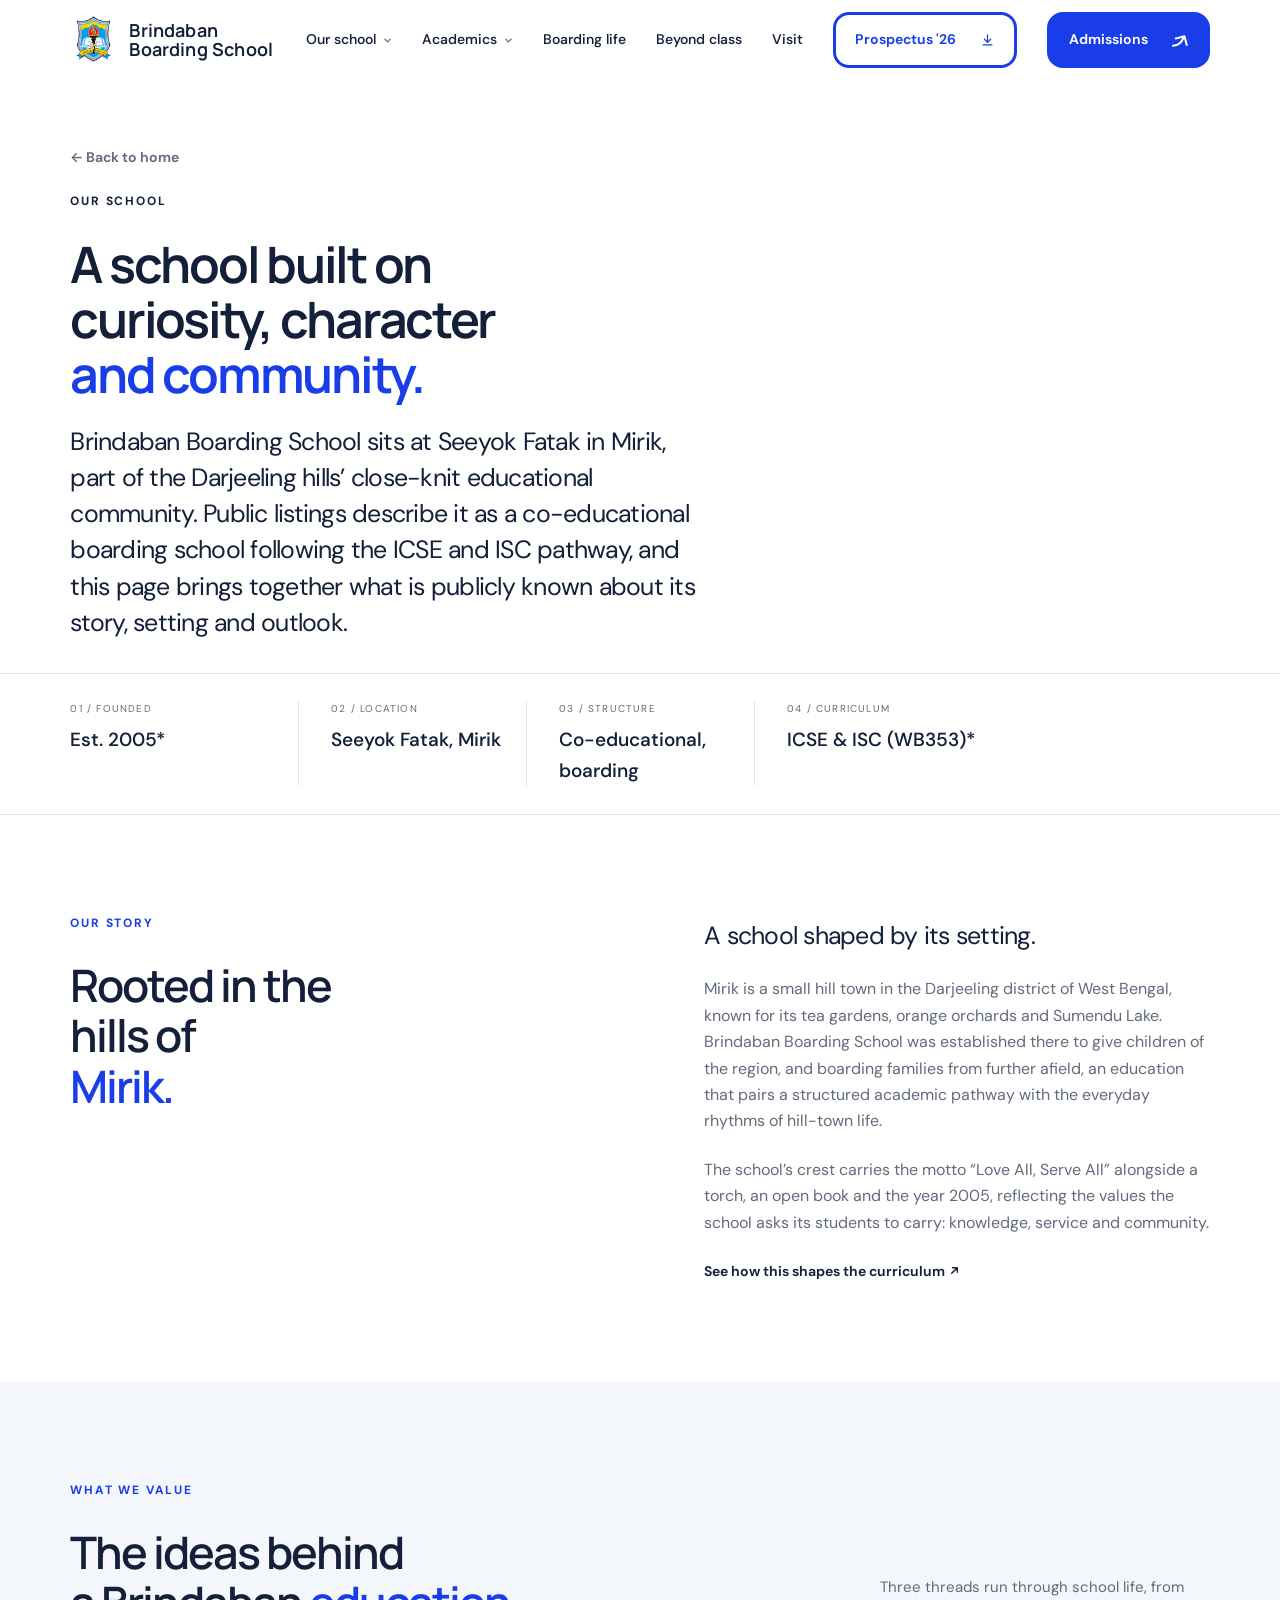
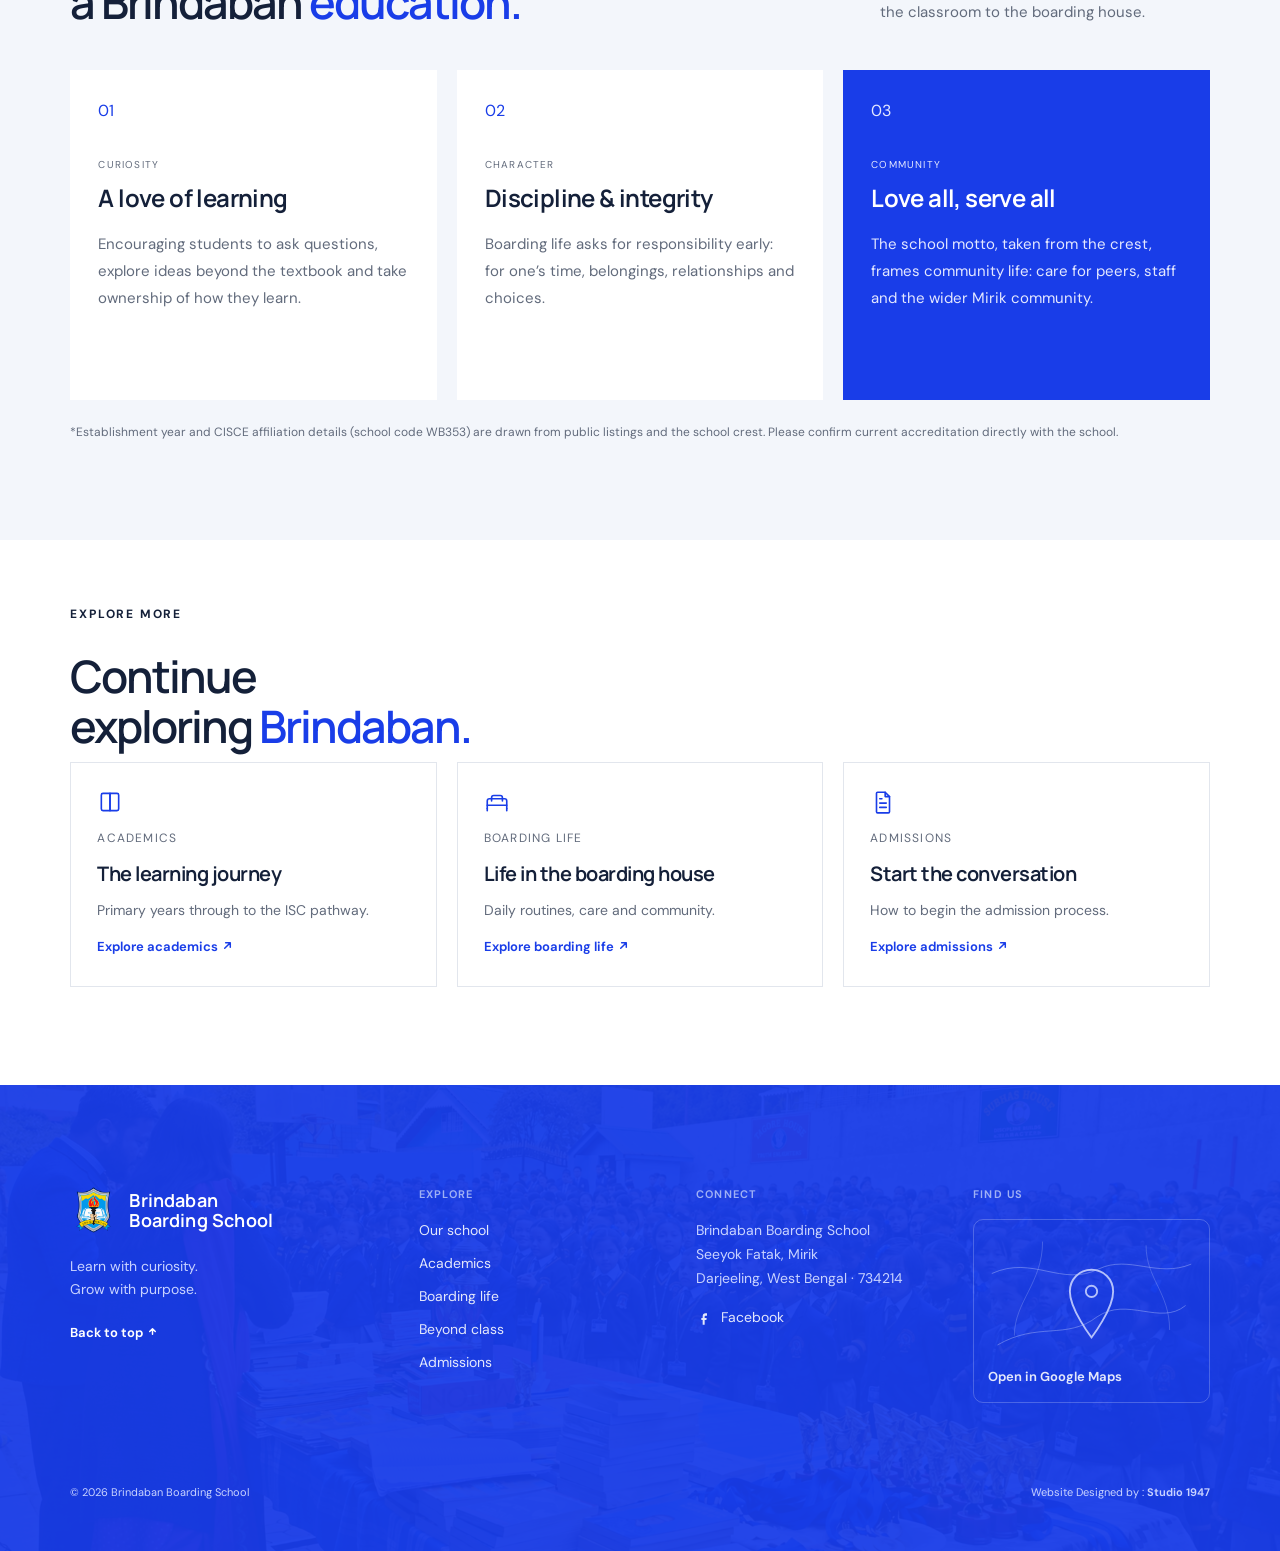
==== about.html @ e088104c "Add a chevron icon after "Our school" and "Academics" in the nav Co-Authored-By: Claude Sonnet 5 <no" ====
<!doctype html><html lang="en"><head><meta charset="utf-8"><meta name="viewport" content="width=device-width, initial-scale=1"><title>About Brindaban Boarding School | Mirik</title><meta name="description" content="The story, setting and values behind Brindaban Boarding School in Seeyok Fatak, Mirik, Darjeeling."><meta property="og:title" content="About Brindaban Boarding School"><meta property="og:description" content="Rooted in the hills of Mirik: the story and values behind the school."><meta property="og:type" content="website"><meta name="twitter:card" content="summary"><link rel="icon" type="image/png" href="/logo.png"><link rel="stylesheet" href="/style.css"></head><body><a class="skip" href="#main">Skip to content</a><header><a class="brand" href="index.html" aria-label="Brindaban Boarding School home"><img class="logo" src="/logo.png" alt="Brindaban Boarding School crest"><span class="brand-name">Brindaban<span>Boarding School</span></span></a><button class="menu" aria-label="Open navigation" aria-expanded="false">Menu ☰</button><nav aria-label="Main navigation"><a href="about.html">Our school <svg class="nav-chevron" width="9" height="9" viewBox="0 0 10 10" fill="none" xmlns="http://www.w3.org/2000/svg" aria-hidden="true"><path d="M2 3.5L5 6.5L8 3.5" stroke="currentColor" stroke-width="1.4" stroke-linecap="round" stroke-linejoin="round"/></svg></a><a href="academics.html">Academics <svg class="nav-chevron" width="9" height="9" viewBox="0 0 10 10" fill="none" xmlns="http://www.w3.org/2000/svg" aria-hidden="true"><path d="M2 3.5L5 6.5L8 3.5" stroke="currentColor" stroke-width="1.4" stroke-linecap="round" stroke-linejoin="round"/></svg></a><a href="boarding.html">Boarding life</a><a href="life.html">Beyond class</a><a href="visit.html">Visit</a><button type="button" class="button outline small" data-open-prospectus>Prospectus '26 <svg width="15" height="15" viewBox="0 0 24 24" fill="none" stroke="currentColor" stroke-width="2" stroke-linecap="round" stroke-linejoin="round" aria-hidden="true"><path d="M12 3v12"/><path d="M7 10l5 5 5-5"/><path d="M5 19h14"/></svg></button><a class="button small" href="admissions.html">Admissions <span><svg class="swoosh-arrow" viewBox="0 0 36 26" fill="none" xmlns="http://www.w3.org/2000/svg" aria-hidden="true"><path d="M22.5084 11.7141L24.4576 12.8395L24.4576 12.8395L22.5084 11.7141ZM30.1455 1.66941C29.8238 0.468672 28.5896 -0.243902 27.3889 0.0778282L7.82173 5.32073C6.62099 5.64246 5.90842 6.87667 6.23015 8.0774C6.55188 9.27814 7.78608 9.99071 8.98682 9.66898L26.3798 5.00862L31.0402 22.4016C31.3619 23.6024 32.5961 24.3149 33.7968 23.9932C34.9976 23.6715 35.7102 22.4373 35.3884 21.2365L30.1455 1.66941ZM2.25098 21.1588C1.00788 21.1588 0.000159502 22.1665 0.000159502 23.4096C0.000159502 24.6527 1.00788 25.6604 2.25098 25.6604V23.4096V21.1588ZM22.5084 11.7141L24.4576 12.8395L29.9207 3.37737L27.9714 2.25195L26.0221 1.12654L20.5591 10.5887L22.5084 11.7141ZM22.5084 11.7141L20.5591 10.5887C16.7827 17.1295 9.80371 21.1588 2.25098 21.1588V23.4096V25.6604C11.412 25.6604 19.8771 20.7731 24.4576 12.8395L22.5084 11.7141Z" fill="currentColor"/></svg></span></a></nav></header><main id="main">
<section class="section page-intro"><a class="text-link" href="index.html"><span class="back-arrow">←</span> Back to home</a><p class="eyebrow">OUR SCHOOL</p><h1>A school built on<br>curiosity, character<br><em>and community.</em></h1><p class="lead">Brindaban Boarding School sits at Seeyok Fatak in Mirik, part of the Darjeeling hills’ close-knit educational community. Public listings describe it as a co-educational boarding school following the ICSE and ISC pathway, and this page brings together what is publicly known about its story, setting and outlook.</p></section>
<div class="facts"><div><span>01 / FOUNDED</span><strong>Est. 2005*</strong></div><div><span>02 / LOCATION</span><strong>Seeyok Fatak, Mirik</strong></div><div><span>03 / STRUCTURE</span><strong>Co-educational, boarding</strong></div><div><span>04 / CURRICULUM</span><strong>ICSE & ISC (WB353)*</strong></div></div>
<section class="section about"><div><p class="eyebrow">OUR STORY</p><h2>Rooted in the<br>hills of<br><em>Mirik.</em></h2></div><div class="about-copy"><p class="lead">A school shaped by its setting.</p><p>Mirik is a small hill town in the Darjeeling district of West Bengal, known for its tea gardens, orange orchards and Sumendu Lake. Brindaban Boarding School was established there to give children of the region, and boarding families from further afield, an education that pairs a structured academic pathway with the everyday rhythms of hill-town life.</p><p>The school’s crest carries the motto “Love All, Serve All” alongside a torch, an open book and the year 2005, reflecting the values the school asks its students to carry: knowledge, service and community.</p><a href="academics.html" class="text-link">See how this shapes the curriculum <svg class="icon-arrow" width="13" height="13" viewBox="0 0 14 14" fill="none" xmlns="http://www.w3.org/2000/svg" aria-hidden="true"><path d="M4 10L10 4M10 4H5M10 4V9" stroke="currentColor" stroke-width="1.6" stroke-linecap="round" stroke-linejoin="round"/></svg></a></div></section>
<section class="section academics"><div class="section-heading"><div><p class="eyebrow">WHAT WE VALUE</p><h2>The ideas behind<br>a Brindaban <em>education.</em></h2></div><p>Three threads run through school life, from the classroom to the boarding house.</p></div><div class="academic-grid"><article><span class="card-number">01</span><span class="stage">CURIOSITY</span><h3>A love of learning</h3><p>Encouraging students to ask questions, explore ideas beyond the textbook and take ownership of how they learn.</p></article><article><span class="card-number">02</span><span class="stage">CHARACTER</span><h3>Discipline & integrity</h3><p>Boarding life asks for responsibility early: for one’s time, belongings, relationships and choices.</p></article><article class="blue-card"><span class="card-number">03</span><span class="stage">COMMUNITY</span><h3>Love all, serve all</h3><p>The school motto, taken from the crest, frames community life: care for peers, staff and the wider Mirik community.</p></article></div><p class="footnote">*Establishment year and CISCE affiliation details (school code WB353) are drawn from public listings and the school crest. Please confirm current accreditation directly with the school.</p></section>
<section class="section page-intro"><p class="eyebrow">EXPLORE MORE</p><h2>Continue<br>exploring <em>Brindaban.</em></h2></section>
<section class="section" style="padding-top:0"><div class="quick-links"><a href="academics.html"><svg class="qlink-icon" viewBox="0 0 24 24" fill="none" xmlns="http://www.w3.org/2000/svg" stroke="currentColor" stroke-width="1.5" stroke-linecap="round" stroke-linejoin="round" aria-hidden="true"><path d="M4 5.5C4 4.7 4.7 4 5.5 4H12v16H5.5C4.7 20 4 19.3 4 18.5v-13Z"/><path d="M20 5.5c0-.8-.7-1.5-1.5-1.5H12v16h6.5c.8 0 1.5-.7 1.5-1.5v-13Z"/></svg><span>ACADEMICS</span><h3>The learning journey</h3><p>Primary years through to the ISC pathway.</p><em>Explore academics <svg class="icon-arrow" width="13" height="13" viewBox="0 0 14 14" fill="none" xmlns="http://www.w3.org/2000/svg" aria-hidden="true"><path d="M4 10L10 4M10 4H5M10 4V9" stroke="currentColor" stroke-width="1.6" stroke-linecap="round" stroke-linejoin="round"/></svg></em></a><a href="boarding.html"><svg class="qlink-icon" viewBox="0 0 24 24" fill="none" xmlns="http://www.w3.org/2000/svg" stroke="currentColor" stroke-width="1.5" stroke-linecap="round" stroke-linejoin="round" aria-hidden="true"><path d="M3 18v-7a2 2 0 0 1 2-2h14a2 2 0 0 1 2 2v7"/><path d="M3 15h18"/><path d="M7 11V8a2 2 0 0 1 2-2h6a2 2 0 0 1 2 2v3"/><path d="M3 18v2M21 18v2"/></svg><span>BOARDING LIFE</span><h3>Life in the boarding house</h3><p>Daily routines, care and community.</p><em>Explore boarding life <svg class="icon-arrow" width="13" height="13" viewBox="0 0 14 14" fill="none" xmlns="http://www.w3.org/2000/svg" aria-hidden="true"><path d="M4 10L10 4M10 4H5M10 4V9" stroke="currentColor" stroke-width="1.6" stroke-linecap="round" stroke-linejoin="round"/></svg></em></a><a href="admissions.html"><svg class="qlink-icon" viewBox="0 0 24 24" fill="none" xmlns="http://www.w3.org/2000/svg" stroke="currentColor" stroke-width="1.5" stroke-linecap="round" stroke-linejoin="round" aria-hidden="true"><path d="M7 3h7l4 4v14a1 1 0 0 1-1 1H7a1 1 0 0 1-1-1V4a1 1 0 0 1 1-1Z"/><path d="M14 3v4h4"/><path d="M9 13h6M9 17h6M9 9h2"/></svg><span>ADMISSIONS</span><h3>Start the conversation</h3><p>How to begin the admission process.</p><em>Explore admissions <svg class="icon-arrow" width="13" height="13" viewBox="0 0 14 14" fill="none" xmlns="http://www.w3.org/2000/svg" aria-hidden="true"><path d="M4 10L10 4M10 4H5M10 4V9" stroke="currentColor" stroke-width="1.6" stroke-linecap="round" stroke-linejoin="round"/></svg></em></a></div></section>
</main><footer><div class="footer-top"><div class="footer-brand"><a class="brand" href="index.html"><img class="logo" src="/logo.png" alt="Brindaban Boarding School crest"><span class="brand-name">Brindaban<span>Boarding School</span></span></a><p>Learn with curiosity.<br>Grow with purpose.</p><a href="#main" class="text-link">Back to top <svg class="icon-arrow" width="13" height="13" viewBox="0 0 14 14" fill="none" xmlns="http://www.w3.org/2000/svg" aria-hidden="true"><path d="M7 10V4M7 4L4 7M7 4L10 7" stroke="currentColor" stroke-width="1.6" stroke-linecap="round" stroke-linejoin="round"/></svg></a></div><div class="footer-col"><h4>EXPLORE</h4><a href="about.html">Our school</a><a href="academics.html">Academics</a><a href="boarding.html">Boarding life</a><a href="life.html">Beyond class</a><a href="admissions.html">Admissions</a></div><div class="footer-col footer-social"><h4>CONNECT</h4><address>Brindaban Boarding School<br>Seeyok Fatak, Mirik<br>Darjeeling, West Bengal &middot; 734214</address><a href="https://www.facebook.com/p/Brindavan-boarding-school-61574700620509/" target="_blank" rel="noopener"><svg width="16" height="16" viewBox="0 0 24 24" fill="none" xmlns="http://www.w3.org/2000/svg" aria-hidden="true"><path d="M16 8.5h-2c-.5 0-1 .5-1 1.2V12h3l-.4 3h-2.6v7h-3v-7H8v-3h2V9.3C10 7 11.6 5 14 5h2.5v3.5Z" fill="currentColor"/></svg> Facebook</a></div><div class="footer-col"><h4>FIND US</h4><a class="footer-map" href="https://www.google.com/maps/search/?api=1&amp;query=Brindavan+Boarding+School+Seeyok+Fatak+Mirik" target="_blank" rel="noopener"><svg viewBox="0 0 220 130" fill="none" xmlns="http://www.w3.org/2000/svg" aria-hidden="true">
<path d="M4 42C48 22 78 57 118 37C150 22 180 47 216 32" stroke="currentColor" stroke-width="1" stroke-opacity=".45"/>
<path d="M10 118C53 93 83 113 116 88C148 66 183 98 210 76" stroke="currentColor" stroke-width="1" stroke-opacity=".45"/>
<path d="M58 8C58 52 28 72 28 108" stroke="currentColor" stroke-width="1" stroke-opacity=".3"/>
<path d="M168 12C168 48 193 62 193 102" stroke="currentColor" stroke-width="1" stroke-opacity=".3"/>
<path d="M110 38C123 38 133 48 133 61C133 80 110 110 110 110C110 110 87 80 87 61C87 48 97 38 110 38Z" stroke="currentColor" stroke-width="2"/>
<circle cx="110" cy="61" r="6" stroke="currentColor" stroke-width="2"/>
</svg><span>Open in Google Maps</span></a></div></div><div class="footer-bottom"><span>© <span id="year">2026</span> Brindaban Boarding School</span><span>Website Designed by : <a class="credit-link" href="https://www.1947.io" target="_blank" rel="noopener">Studio 1947</a></span></div></footer><script src="/script.js"></script><div class="modal-overlay" id="prospectus-modal" hidden><div class="modal-box" role="dialog" aria-modal="true" aria-labelledby="prospectus-title"><button type="button" class="modal-close" data-close-prospectus aria-label="Close">&times;</button><h3 id="prospectus-title">Get the Prospectus</h3><p>Share your details and we will send you the prospectus on WhatsApp.</p><form id="prospectus-form"><label>Full name<input type="text" name="name" required></label><label>WhatsApp number<input type="tel" name="whatsapp" required placeholder="+91 XXXXX XXXXX"></label><button type="submit" class="button">Send request</button></form></div></div></body></html>
---- style.css ----
@import url('https://fonts.googleapis.com/css2?family=DM+Sans:wght@400;450;500;550;600;650;700&family=Inter:wght@600&family=Manrope:wght@400;500;600;650;700;750;800&display=swap');
:root{--blue:#193de8;--ink:#142039;--orange:#f5c518;--muted:#626b7c;--line:#e2e6ed;--pale:#f3f6fb}*{box-sizing:border-box}html{scroll-behavior:smooth;scroll-padding-top:80px}body{margin:0;background:#fff;color:var(--ink);font-family:'DM Sans',Arial,sans-serif;font-size:16px;line-height:1.65}a{color:inherit;text-decoration:none}button{font:inherit}a,button,summary{-webkit-tap-highlight-color:transparent}a:focus-visible,button:focus-visible,summary:focus-visible{outline:3px solid var(--orange);outline-offset:5px}p{margin:0 0 22px}h1,h2,h3{font-family:Manrope,Arial,sans-serif;letter-spacing:-.045em;line-height:1.13;margin:0}em{font-style:normal;color:var(--blue)}h1{font-size:clamp(37px,3.92vw,61px);font-weight:650;line-height:1.09}h2{font-size:clamp(35px,3.5vw,53px);font-weight:600}h3{font-size:24px;font-weight:650;letter-spacing:-.025em}header,.hero,.facts,.section,.visit{padding-left:max(5.5vw,24px);padding-right:max(5.5vw,24px)}header{height:80px;display:flex;align-items:center;justify-content:space-between;background:#fff;position:sticky;top:0;z-index:10}.brand{display:flex;gap:12px;align-items:center;font-family:Manrope,sans-serif}.brand-name{display:flex;flex-direction:column;font-size:18px;font-weight:650;letter-spacing:.01em;line-height:1.08}.icon-arrow{display:inline-block;vertical-align:-1px}.logo{width:47px;height:52px;object-fit:contain}nav{display:flex;align-items:center;gap:30px;font-size:14px;font-weight:550}
.nav-chevron{margin-left:3px;vertical-align:-1px;color:var(--muted)}nav>a:not(.button):hover{color:var(--blue)}.button{display:inline-flex;justify-content:space-between;align-items:center;gap:16px;background:var(--blue);color:white;padding:17px 25px;font-size:14px;font-weight:650;border:3px solid var(--blue);border-radius:16px;transition:transform .2s,background .2s,border-color .2s}.button:hover{background:#102da9;border-color:#102da9;transform:translateY(-2px)}.button.outline{background:transparent;color:var(--blue);border-color:var(--blue)}.button.outline:hover{background:var(--blue);color:#fff}.button span{font-size:21px;line-height:1}.button.small{padding:13px 19px;gap:24px}.menu{display:none}.hero{display:grid;grid-template-columns:0.95fr 1.2fr;gap:4vw;padding-top:50px;padding-bottom:90px;align-items:center}.eyebrow{font-size:12px;letter-spacing:.15em;font-weight:700;line-height:1.7;margin-bottom:26px}.hero .eyebrow{color:var(--blue);display:flex;gap:9px;align-items:center;letter-spacing:.12em}.hero .eyebrow span{width:7px;height:7px;background:var(--orange)}.intro{max-width:470px;font-size:17px;color:var(--muted);margin-top:26px;line-height:1.8}.actions{display:flex;gap:30px;align-items:center;margin-top:30px}.text-link{font-size:14px;font-weight:650;display:inline-block}.text-link:hover{color:var(--blue)}.hero-note{display:flex;gap:14px;align-items:center;margin-top:48px}.hero-note p{font-size:13px;line-height:1.6;margin:0;color:var(--muted)}.hero-note strong{color:var(--ink);font-weight:500}.mini-mark{border:1px solid var(--line);border-radius:50%;width:45px;height:45px;display:grid;place-items:center;color:var(--blue);font-size:12px;font-weight:750}.hero-visual{align-self:stretch;height:auto;min-height:660px;margin-top:-20px;margin-bottom:-90px;position:relative;overflow:hidden;background:#214634;border-radius:48px 48px 48px 0}.hero-visual:after{content:'';position:absolute;inset:0;background:linear-gradient(180deg,rgba(10,20,60,.18),transparent 38%,rgba(19,45,169,.45) 68%,rgba(12,28,110,.82) 100%);pointer-events:none;z-index:1}
.hero-visual .slide{position:absolute;inset:0;opacity:0;transition:opacity 1.2s ease}
.hero-visual .slide.active{opacity:1}.hero-visual img{width:100%;height:100%;object-fit:cover}.image-top,.image-bottom,.photo-label{position:absolute;z-index:2;color:white}.image-top{top:34px;left:36px;right:25px;font-size:11px;letter-spacing:.15em;display:flex;justify-content:space-between;padding-left:30px}.image-top span{letter-spacing:0}.image-bottom{left:30px;bottom:54px;right:30px;display:flex;justify-content:space-between;align-items:center;font-size:19px;line-height:1.4}.image-bottom strong{font-weight:650}.image-bottom a{background:var(--orange);color:var(--ink);width:51px;height:51px;display:grid;place-items:center;border-radius:50%;font-size:26px}.photo-label{font-size:10px;bottom:18px;left:30px;opacity:.8}.facts{display:grid;grid-template-columns:repeat(5,1fr);padding-top:27px;padding-bottom:28px;border-top:1px solid var(--line);border-bottom:1px solid var(--line)}.facts div{padding-left:32px;border-left:1px solid var(--line)}.facts div:first-child{padding-left:0;border:0}.facts span{display:block;font-size:10px;letter-spacing:.12em;color:var(--muted);margin-bottom:6px}.facts strong{font-size:19px;font-weight:550}
.stat-count{white-space:nowrap;font-variant-numeric:tabular-nums;font-size:26px}.section{padding-top:98px;padding-bottom:98px}.about{display:grid;grid-template-columns:1fr 1fr;gap:10vw}
#about{position:relative;overflow:hidden;background:#0b1a3d;color:#fff}
#about:before{content:'';position:absolute;inset:0;background:url('/about-photo.png') center/cover no-repeat;opacity:.1;pointer-events:none}
#about>*{position:relative;z-index:1}
#about .eyebrow{color:#b4c3ea}
#about h2{color:#fff}
#about h2 em{color:#ffd966}
#about .lead{color:#fff}
#about .about-copy>p:not(.lead){color:#c9d3ff}
#about .text-link{color:#fff}
#about .values span{color:#fff;border-color:rgba(255,255,255,.3)}.about .eyebrow,.section-heading .eyebrow,.faq .eyebrow{color:var(--blue)}.about-copy{padding-top:5px}.lead{font-size:25px;line-height:1.45;letter-spacing:-.03em}.about-copy>p:not(.lead){color:var(--muted)}.values{display:flex;gap:12px;margin-top:30px}.values span{border:1px solid var(--line);padding:6px 15px;border-radius:30px;font-size:13px}.academics{background:var(--pale)}.section-heading{display:flex;justify-content:space-between;gap:35px;align-items:end;margin-bottom:42px}.section-heading>p{max-width:330px;font-size:15px;color:var(--muted);margin-bottom:3px}.academic-grid{display:grid;grid-template-columns:repeat(3,1fr);gap:20px}.academic-grid article{background:white;padding:28px 28px 30px;position:relative;min-height:330px;display:flex;flex-direction:column}.card-number{font-size:16px;color:var(--blue);margin-bottom:33px}.stage{font-size:10px;letter-spacing:.12em;color:var(--muted);margin-bottom:10px}.academic-grid h3{margin-bottom:20px}.academic-grid p{font-size:15px;color:var(--muted);line-height:1.8}.academic-grid a{font-size:13px;font-weight:650;margin-top:auto;padding-top:20px;border-top:1px solid var(--line)}.academic-grid .blue-card{background:var(--blue);color:white}.blue-card p,.blue-card .stage,.blue-card .card-number{color:#e4e8ff}.blue-card a{border-color:#6a80f1}.footnote{font-size:12px;line-height:1.7;color:var(--muted);margin:22px 0 0}.boarding{background:#122240;color:#fff;display:grid;grid-template-columns:1fr 1fr;gap:10vw}.boarding em{color:#ffd966}.boarding-title>p:not(.eyebrow){max-width:445px;margin:26px 0 30px;color:#bcc6d9}.boarding .eyebrow{color:#b4c3ea}.orange{background:var(--orange);color:#132039;border-color:var(--orange)}.orange:hover{background:#ffd966;border-color:#ffd966}.boarding-list{padding-top:5px}.boarding-list article{display:flex;gap:26px;padding:28px 0;border-top:1px solid #39445c}.boarding-list article>span{color:#ffd966;font-size:13px}.boarding-list h3{font-size:23px;margin-bottom:12px}.boarding-list p{font-size:15px;color:#bcc6d9;margin:0}.life-grid{display:grid;grid-template-columns:repeat(3,1fr);gap:25px}.life-art{height:235px;padding:29px;display:flex;align-items:end;justify-content:space-between;margin-bottom:24px;overflow:hidden}.life-art span{font-family:Manrope,sans-serif;font-size:38px;line-height:1.08;font-weight:800;letter-spacing:-.045em}.life-art b{font-size:13px;font-weight:500;align-self:start}.orange-art{background:#f5c518;color:#152345}.blue-art{background:#244be8;color:#fff}.light-art{background:#eaf0ff;color:#1b41da}.life-grid h3{font-size:22px;margin-bottom:14px}.life-grid p{font-size:15px;color:var(--muted)}.admissions{display:grid;grid-template-columns:1fr 1fr;gap:9vw;background:#f3f6fb}.admissions>div>p:not(.eyebrow):not(.footnote){color:var(--muted);margin-top:25px;max-width:460px}.admissions .eyebrow{color:var(--blue)}.steps{padding:0;margin:0;list-style:none}.steps li{display:flex;gap:23px;border-bottom:1px solid #d8deea;padding:28px 0}.steps li:first-child{padding-top:4px}.steps li>span{width:36px;height:36px;border:1px solid #c7d0e9;color:var(--blue);border-radius:50%;display:grid;place-items:center;flex-shrink:0;font-size:12px}.steps h3{font-size:22px;margin:3px 0 10px}.steps p{font-size:15px;color:var(--muted);margin:0}.faq{display:grid;grid-template-columns:.8fr 1.2fr;gap:8vw}details{border-bottom:1px solid var(--line)}summary{padding:22px 32px 22px 0;font-weight:550;list-style:none;cursor:pointer;position:relative}summary::-webkit-details-marker{display:none}summary:after{content:'+';position:absolute;right:2px;color:var(--blue);font-size:23px;font-weight:400;top:17px}details[open] summary:after{content:'−'}details p{color:var(--muted);font-size:15px;line-height:1.8;padding-right:22px}.visit{background:var(--blue);color:white;padding-top:65px;padding-bottom:65px;display:grid;grid-template-columns:1fr 1fr;gap:8vw}.visit em{color:#a9bbff}.visit address{font-style:normal;color:#dae2ff;font-size:15px;line-height:1.8;margin:26px 0}.location-type{border-left:1px solid #637eec;padding:35px 0 0 55px}.location-type>span{font-size:11px;letter-spacing:.12em}.location-type strong{display:block;font-size:clamp(50px,7.5vw,110px);letter-spacing:-.07em;font-weight:500;line-height:1.8}.location-type strong span{font-weight:400;margin-left:20px;color:var(--orange)}.location-type p{color:#dae2ff;font-size:16px}footer{position:relative;overflow:hidden;padding-top:100px;padding-bottom:50px;background:var(--blue);color:#fff}
footer:before{content:'';position:absolute;inset:0;background:url('/footer-photo.png') center/cover no-repeat;opacity:.05;pointer-events:none}
.footer-top,.footer-bottom,.sources{position:relative;z-index:1;padding-left:max(5.5vw,24px);padding-right:max(5.5vw,24px)}.footer-top{display:flex;justify-content:space-between;align-items:center;margin-bottom:50px}.footer-top p{color:#c9d3ff;font-size:14px;margin:0}.footer-bottom{display:flex;justify-content:space-between;padding-top:20px;font-size:11px;color:#c9d3ff}.footer-bottom a:hover{color:#fff}
.credit-link{font-weight:650;text-decoration:none}
.footer-top{display:grid;grid-template-columns:1.3fr 1fr 1fr 1fr;gap:40px;align-items:start}
.footer-brand .brand{margin-bottom:18px}
.footer-brand p{color:#c9d3ff;font-size:14px;margin:0 0 18px}
.footer-brand .text-link{color:#fff;font-size:13px;font-weight:650}
.footer-col h4{font-size:11px;letter-spacing:.12em;color:#9fb0f5;margin:0 0 16px;font-weight:650}
.footer-col a{display:block;color:#fff;font-size:14px;margin-bottom:10px;opacity:.88;text-decoration:none}
.footer-col a:hover{opacity:1;text-decoration:underline}
.footer-col address{font-style:normal;color:#c9d3ff;font-size:14px;line-height:1.7;margin-bottom:16px}
.footer-social a{display:flex;align-items:center;gap:9px;margin-bottom:0}
.footer-social svg{flex-shrink:0}
.footer-map{border:1px solid rgba(255,255,255,.25);border-radius:10px;padding:14px;display:block;transition:border-color .2s,background .2s}
.footer-map:hover{border-color:rgba(255,255,255,.6);background:rgba(255,255,255,.05);text-decoration:none;opacity:1}
.footer-map svg{width:100%;height:auto;display:block;margin-bottom:10px;color:#c9d3ff}
.footer-map span{display:block;font-size:13px;font-weight:650;color:#fff;opacity:1}
.sources{border:0;margin-top:15px}.sources summary{font-size:12px;padding:8px 30px 8px 0;display:inline-block;color:#c9d3ff}.sources summary:after{top:3px;font-size:17px;color:#fff}.sources p{font-size:12px;color:#dbe1ff}.sources p a{text-decoration:underline;color:#fff}.skip{position:fixed;left:15px;top:-100px;z-index:50;background:white;padding:12px;color:var(--blue)}.skip:focus{top:10px}@media(min-width:1600px){body{max-width:1800px;margin:auto}}@media(max-width:1100px){nav{gap:18px}.hero{gap:25px}.hero-visual{min-height:600px}h1{font-size:43px}.hero .eyebrow{font-size:10px}.actions{gap:18px}.image-top span{display:none}.facts strong{font-size:16px}.life-art span{font-size:30px}.section{padding-top:75px;padding-bottom:75px}}@media(max-width:800px){header{height:66px}.brand-name{font-size:16px}.logo{height:44px;width:40px}.menu{display:block;background:white;border:1px solid var(--line);padding:8px 12px;font-size:14px}nav{display:none;position:absolute;top:66px;left:0;right:0;background:white;padding:24px;box-shadow:0 12px 15px #16274912;align-items:stretch}nav.open{display:flex;flex-direction:column}nav>a{padding:8px}.hero{grid-template-columns:1fr;padding-top:36px;gap:35px;padding-bottom:35px}.hero-copy{max-width:600px}h1{font-size:clamp(35px,6.4vw,52px)}.hero .eyebrow{font-size:10px}.hero-note{display:none}.hero-visual{align-self:auto;height:440px;min-height:0;margin-top:0;margin-bottom:0;border-radius:32px 32px 32px 0}.image-top{padding-left:12px}.intro{font-size:16px;max-width:540px}.award-marquee{max-width:540px}.facts{grid-template-columns:1fr 1fr;gap:24px}.facts div:nth-child(3),.facts div:nth-child(5){border:0;padding:0}.facts strong{font-size:17px}.stat-count{font-size:21px}.facts span{font-size:9px}.facts div{padding-left:22px}.section{padding-top:60px;padding-bottom:60px}.about,.boarding,.admissions,.faq{grid-template-columns:1fr;gap:35px}.about h2 br{display:none}.about h2{max-width:440px}.section-heading{display:block}.section-heading>p{margin-top:24px;max-width:500px}.section-heading>.text-link{margin-top:20px}.academic-grid{grid-template-columns:1fr}.academic-grid article{min-height:270px}.card-number{margin-bottom:20px}.life-grid{grid-template-columns:1fr;gap:35px}.life-art{height:230px}.life-art span{font-size:45px}.visit{grid-template-columns:1fr;padding-top:55px;padding-bottom:55px;gap:40px}.location-type{border-left:0;border-top:1px solid #637eec;padding:30px 0 0}.location-type strong{font-size:80px;line-height:1.5}.location-type p{margin-bottom:0}.footer-top{grid-template-columns:1fr 1fr;gap:32px}.footer-brand{grid-column:1/-1}.footer-bottom{flex-direction:column;gap:10px}.actions{flex-wrap:wrap;gap:24px}.boarding-list article:last-child{padding-bottom:0}html{scroll-padding-top:70px}}@media(prefers-reduced-motion:reduce){html{scroll-behavior:auto}*{transition:none!important}}.page-intro{padding-top:64px;padding-bottom:10px}.page-intro .text-link{margin-bottom:22px;display:inline-block;color:var(--muted)}.back-arrow{font-family:'Inter',Arial,sans-serif;font-weight:600}.page-intro .lead{margin-top:22px;max-width:640px}.quick-links{display:grid;grid-template-columns:repeat(3,1fr);gap:20px}.quick-links a{background:white;border:1px solid var(--line);padding:26px 26px 28px;display:flex;flex-direction:column;gap:14px;transition:transform .2s,border-color .2s,background .2s}
.quick-links .qlink-icon{width:26px;height:26px;color:var(--blue);transition:color .2s}
.award-marquee{margin-top:20px;max-width:470px;overflow:hidden;mask-image:linear-gradient(90deg,transparent,#000 8%,#000 92%,transparent);-webkit-mask-image:linear-gradient(90deg,transparent,#000 8%,#000 92%,transparent)}
.award-track{display:flex;width:max-content;gap:14px;animation:award-scroll 28s linear infinite}
.award-pill{display:flex;align-items:center;gap:9px;white-space:nowrap;border:1px solid var(--line);border-radius:30px;padding:9px 18px;font-size:13px;font-weight:550;color:var(--ink)}
.award-pill svg{width:16px;height:16px;color:var(--blue);flex-shrink:0}
@keyframes award-scroll{from{transform:translateX(-50%)}to{transform:translateX(0)}}
@media(prefers-reduced-motion:reduce){.award-track{animation:none}}
.hero-showcase{grid-template-columns:1fr 1.15fr;grid-template-rows:auto auto;align-items:stretch;gap:24px 2vw;padding-top:50px;padding-bottom:50px}
.hero-card{grid-column:1;grid-row:1;min-width:0;background:#000881;color:#fff;border-radius:32px 32px 0 32px;padding:48px 44px 40px;display:flex;flex-direction:column}
.hero-card h1{color:#fff}
.hero-card h1 em{color:var(--orange);font-style:normal}
.hero-card .intro{color:#c9d3ff;margin-top:20px;max-width:440px;font-size:16px;font-weight:400}
.pill-marquee{margin-top:16px;width:100%;min-width:0;max-width:100%;overflow:hidden;mask-image:linear-gradient(90deg,transparent,#000 6%,#000 94%,transparent);-webkit-mask-image:linear-gradient(90deg,transparent,#000 6%,#000 94%,transparent)}
.pill-track{display:flex;width:max-content;gap:12px;animation:pill-scroll 24s linear infinite}
@keyframes pill-scroll{from{transform:translateX(0)}to{transform:translateX(-50%)}}
@media(prefers-reduced-motion:reduce){.pill-track{animation:none}}
.pill-badge{display:inline-flex;align-items:center;gap:10px;background:rgba(255,255,255,.1);backdrop-filter:blur(6px);-webkit-backdrop-filter:blur(6px);border-radius:999px;padding:9px 18px;font-size:13px;color:#fff}
.pill-badge i{width:9px;height:9px;border-radius:50%;background:var(--orange);box-shadow:0 0 0 4px rgba(248,212,42,.2);display:inline-block;flex-shrink:0}
.pill-actions{display:flex;flex-wrap:wrap;gap:16px;margin-top:24px}
.pill-btn{display:inline-flex;align-items:center;gap:10px;background:var(--orange);color:#000881;font-weight:700;font-size:17px;padding:16px 26px;border-radius:16px;border:3px solid var(--orange);transition:background .2s,border-color .2s}
.pill-btn:hover{background:#ffd966;border-color:#ffd966}
.pill-btn-outline{background:transparent;color:#fff;border-color:var(--orange)}
.pill-btn-outline:hover{background:var(--orange);color:#000881}
.swoosh-arrow{width:22px;height:16px;flex-shrink:0}
.button.small .swoosh-arrow{width:16px;height:12px}
.hero-strip{grid-column:1;grid-row:2;display:flex;gap:40px;padding-top:22px;border-top:1px solid var(--line)}
.hero-strip span{display:block;font-size:12px;color:var(--muted);margin-bottom:6px}
.hero-strip strong{font-size:22px;font-weight:650;color:var(--ink)}
.hero-showcase .hero-visual{grid-column:2;grid-row:1/3;align-self:stretch;height:auto;min-height:0;margin:0;border-radius:32px 32px 32px 0}
@media(max-width:1100px){.hero-strip strong{font-size:19px}.hero-strip{gap:28px}}
@media(max-width:800px){.hero-showcase{grid-template-columns:1fr;grid-template-rows:auto auto auto}.hero-card{grid-column:1;grid-row:1;padding:36px 28px 32px}.hero-strip{grid-column:1;grid-row:2}.hero-showcase .hero-visual{grid-column:1;grid-row:3;height:320px;min-height:0;border-radius:24px}}
.dept-grid{display:grid;grid-template-columns:repeat(3,1fr);gap:20px}
.dept-card{background:white;border:1px solid var(--line);border-left:4px solid var(--blue);padding:26px 26px 28px;display:flex;flex-direction:column;gap:12px}
.dept-card.dept-c2{border-left-color:var(--orange)}
.dept-card.dept-c3{border-left-color:#122240}
.dept-tag{font-size:10px;letter-spacing:.12em;color:var(--muted)}
.dept-card h3{font-size:19px}
.dept-card .dept-lead{margin:0;font-size:14px;color:var(--muted);line-height:1.7}
.dept-person{margin-top:auto;padding-top:16px;border-top:1px solid var(--line)}
.dept-person-role{display:block;font-size:11px;letter-spacing:.1em;color:var(--muted);margin-bottom:4px}
.dept-person strong{font-size:15px;font-weight:600;color:var(--ink)}
.subject-dropdown{margin-top:28px;border:1px solid var(--line);background:var(--pale)}
.subject-dropdown summary{padding:18px 24px;font-weight:650;font-size:15px;list-style:none;cursor:pointer;display:flex;justify-content:space-between;align-items:center}
.subject-dropdown summary::-webkit-details-marker{display:none}
.subject-dropdown summary:after{content:'+';color:var(--blue);font-size:22px;font-weight:400}
.subject-dropdown[open] summary:after{content:'\2212'}
.subject-dropdown-body{padding:0 24px 26px;display:grid;grid-template-columns:repeat(3,1fr);gap:24px}
.subject-dropdown-body h4{font-size:12px;letter-spacing:.1em;color:var(--blue);margin:0 0 10px}
.subject-dropdown-body ul{margin:0;padding:0;list-style:none}
.subject-dropdown-body li{font-size:14px;color:var(--muted);padding:6px 0;border-bottom:1px solid var(--line)}
@media(max-width:800px){.dept-grid{grid-template-columns:1fr}.subject-dropdown-body{grid-template-columns:1fr}}
.modal-overlay{position:fixed;inset:0;background:rgba(11,17,45,.6);display:flex;align-items:center;justify-content:center;padding:24px;z-index:100}
.modal-overlay[hidden]{display:none}
.modal-box{position:relative;background:#fff;border-radius:20px;padding:36px 32px;max-width:420px;width:100%;box-shadow:0 30px 60px rgba(0,0,0,.3)}
.modal-close{position:absolute;top:16px;right:16px;width:32px;height:32px;border:none;background:var(--pale);border-radius:50%;font-size:20px;line-height:1;color:var(--ink);cursor:pointer}
.modal-box h3{font-size:22px;margin-bottom:10px}
.modal-box p{font-size:14px;color:var(--muted);margin-bottom:22px}
.modal-box form{display:flex;flex-direction:column;gap:16px}
.modal-box label{display:flex;flex-direction:column;gap:6px;font-size:13px;font-weight:650;color:var(--ink)}
.modal-box input{padding:12px 14px;border:1px solid var(--line);border-radius:10px;font-size:15px;font-family:inherit}
.modal-box input:focus{outline:2px solid var(--blue);outline-offset:1px}
.modal-box .button{justify-content:center;margin-top:6px}
.hero-illustrated{position:relative;padding:0;min-height:640px;display:flex;align-items:center;overflow:hidden}
.hero-illustration{position:absolute;inset:0;width:100%;height:100%;object-fit:cover;object-position:78% center;z-index:0}
.hero-illustrated-copy{position:relative;z-index:1;max-width:560px;padding:80px max(5.5vw,24px)}
@media(max-width:1100px){.hero-illustrated{min-height:560px}.hero-illustrated-copy{padding:60px max(5.5vw,24px)}}
@media(max-width:800px){.hero-illustrated{display:block;min-height:0}
.hero-illustration{position:static;width:100%;height:260px;object-fit:cover;object-position:75% center}
.hero-illustrated-copy{position:static;max-width:100%;padding:32px max(5.5vw,24px) 40px}}.quick-links a:hover{transform:translateY(-3px);border-color:var(--blue);background:var(--blue)}
.quick-links a:hover .qlink-icon{color:#fff}
.quick-links a:hover span{color:#c9d3ff}
.quick-links a:hover h3{color:#fff}
.quick-links a:hover p{color:#dbe1ff}
.quick-links a:hover em{color:#fff}.quick-links span{font-size:12px;color:var(--muted);letter-spacing:.1em;transition:color .2s}.quick-links h3{font-size:20px;transition:color .2s}.quick-links p{margin:0;font-size:14px;color:var(--muted);transition:color .2s}.quick-links em{font-style:normal;font-size:13px;font-weight:650;color:var(--blue);transition:color .2s}@media(max-width:800px){.quick-links{grid-template-columns:1fr}}
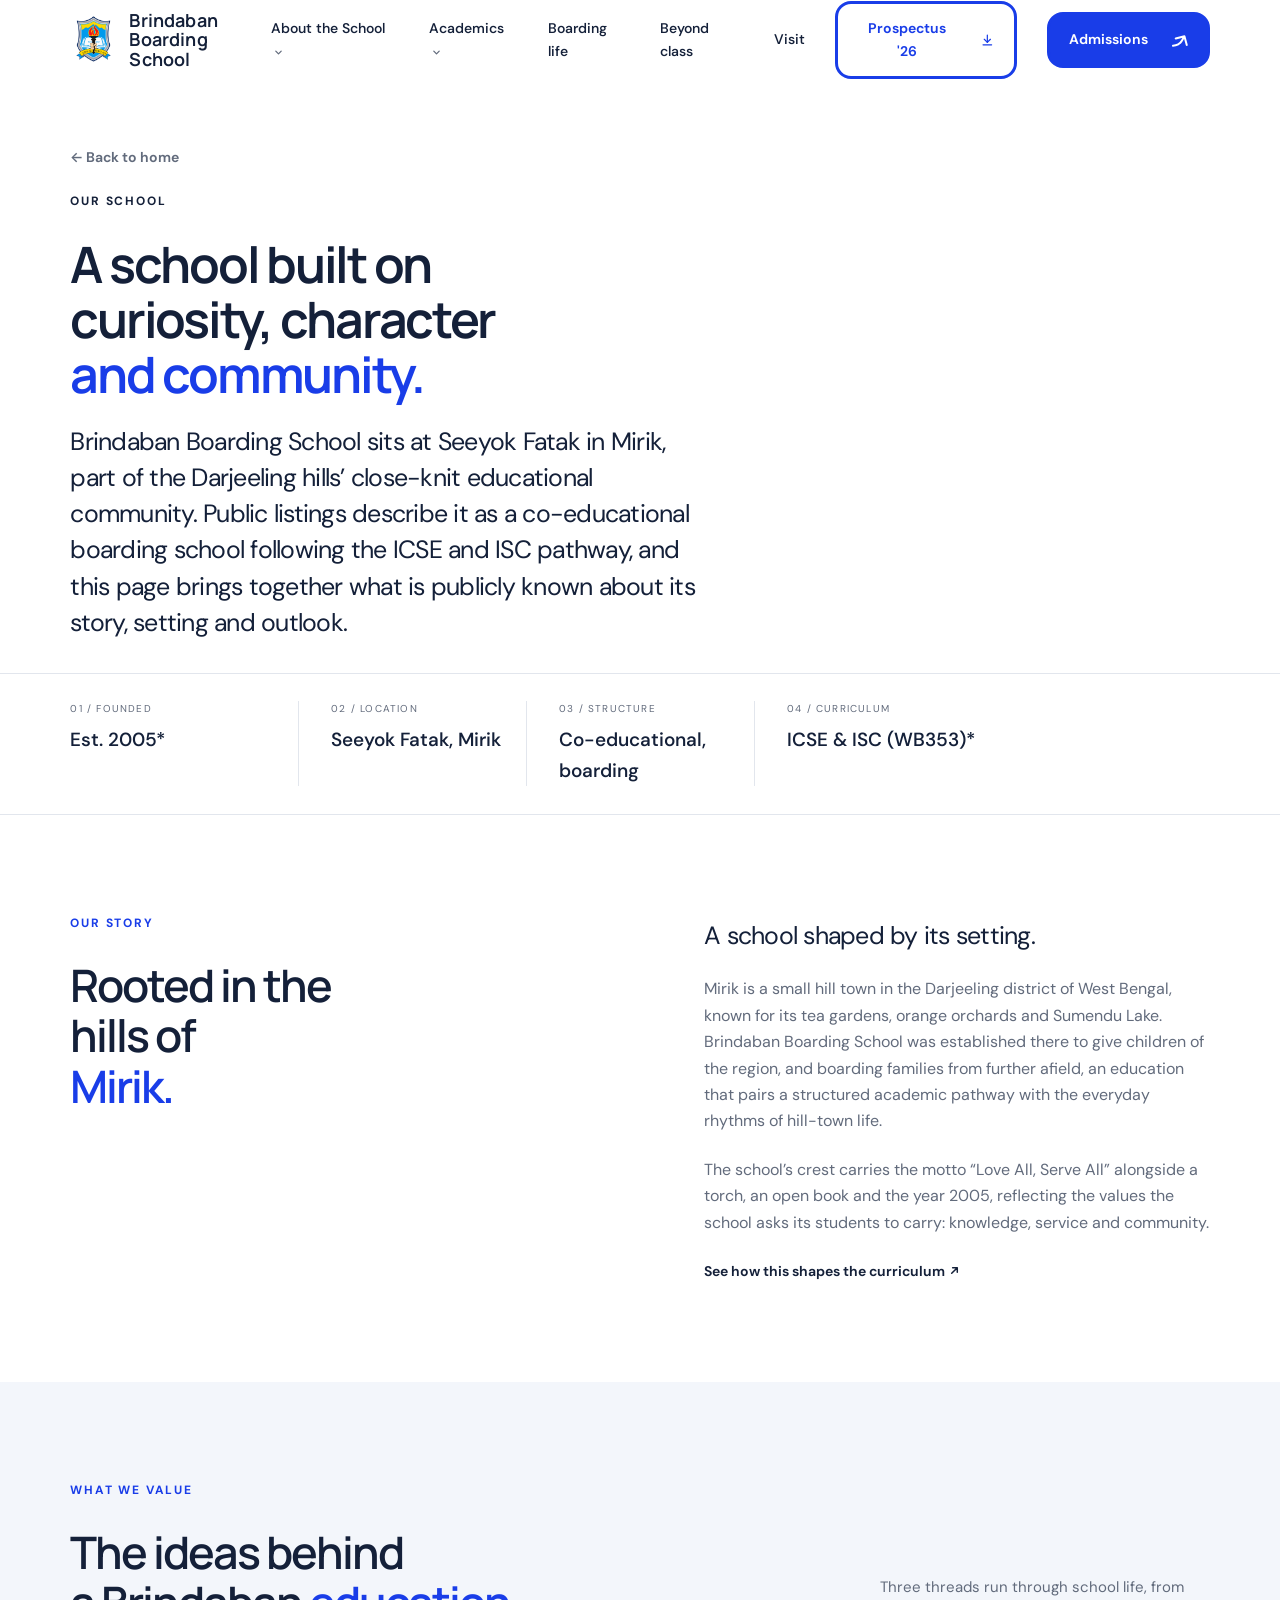
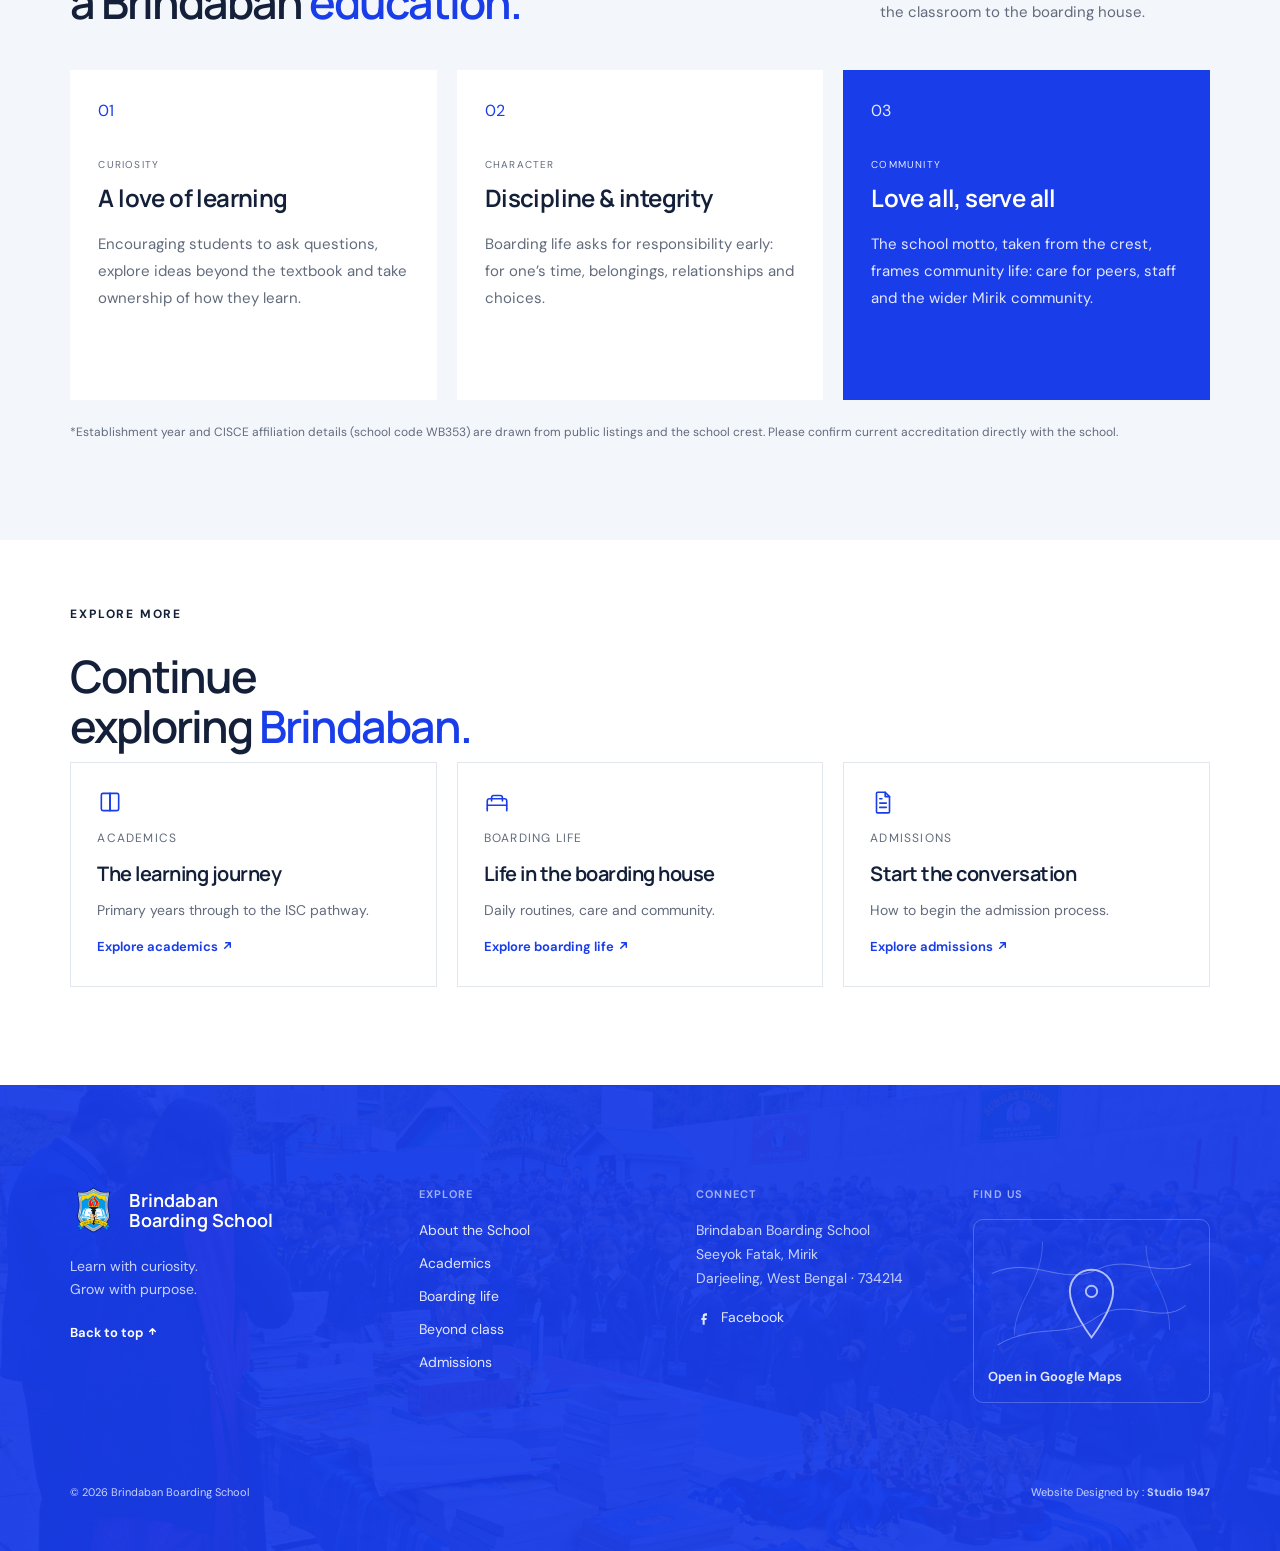
==== commit 5e6ebc09: "Rename "Our school" nav link to "About the School" Applied to the main nav and footer Explore column" ====
--- a/about.html
+++ b/about.html
@@ -1,11 +1,11 @@
-<!doctype html><html lang="en"><head><meta charset="utf-8"><meta name="viewport" content="width=device-width, initial-scale=1"><title>About Brindaban Boarding School | Mirik</title><meta name="description" content="The story, setting and values behind Brindaban Boarding School in Seeyok Fatak, Mirik, Darjeeling."><meta property="og:title" content="About Brindaban Boarding School"><meta property="og:description" content="Rooted in the hills of Mirik: the story and values behind the school."><meta property="og:type" content="website"><meta name="twitter:card" content="summary"><link rel="icon" type="image/png" href="/logo.png"><link rel="stylesheet" href="/style.css"></head><body><a class="skip" href="#main">Skip to content</a><header><a class="brand" href="index.html" aria-label="Brindaban Boarding School home"><img class="logo" src="/logo.png" alt="Brindaban Boarding School crest"><span class="brand-name">Brindaban<span>Boarding School</span></span></a><button class="menu" aria-label="Open navigation" aria-expanded="false">Menu ☰</button><nav aria-label="Main navigation"><a href="about.html">Our school <svg class="nav-chevron" width="9" height="9" viewBox="0 0 10 10" fill="none" xmlns="http://www.w3.org/2000/svg" aria-hidden="true"><path d="M2 3.5L5 6.5L8 3.5" stroke="currentColor" stroke-width="1.4" stroke-linecap="round" stroke-linejoin="round"/></svg></a><a href="academics.html">Academics <svg class="nav-chevron" width="9" height="9" viewBox="0 0 10 10" fill="none" xmlns="http://www.w3.org/2000/svg" aria-hidden="true"><path d="M2 3.5L5 6.5L8 3.5" stroke="currentColor" stroke-width="1.4" stroke-linecap="round" stroke-linejoin="round"/></svg></a><a href="boarding.html">Boarding life</a><a href="life.html">Beyond class</a><a href="visit.html">Visit</a><button type="button" class="button outline small" data-open-prospectus>Prospectus '26 <svg width="15" height="15" viewBox="0 0 24 24" fill="none" stroke="currentColor" stroke-width="2" stroke-linecap="round" stroke-linejoin="round" aria-hidden="true"><path d="M12 3v12"/><path d="M7 10l5 5 5-5"/><path d="M5 19h14"/></svg></button><a class="button small" href="admissions.html">Admissions <span><svg class="swoosh-arrow" viewBox="0 0 36 26" fill="none" xmlns="http://www.w3.org/2000/svg" aria-hidden="true"><path d="M22.5084 11.7141L24.4576 12.8395L24.4576 12.8395L22.5084 11.7141ZM30.1455 1.66941C29.8238 0.468672 28.5896 -0.243902 27.3889 0.0778282L7.82173 5.32073C6.62099 5.64246 5.90842 6.87667 6.23015 8.0774C6.55188 9.27814 7.78608 9.99071 8.98682 9.66898L26.3798 5.00862L31.0402 22.4016C31.3619 23.6024 32.5961 24.3149 33.7968 23.9932C34.9976 23.6715 35.7102 22.4373 35.3884 21.2365L30.1455 1.66941ZM2.25098 21.1588C1.00788 21.1588 0.000159502 22.1665 0.000159502 23.4096C0.000159502 24.6527 1.00788 25.6604 2.25098 25.6604V23.4096V21.1588ZM22.5084 11.7141L24.4576 12.8395L29.9207 3.37737L27.9714 2.25195L26.0221 1.12654L20.5591 10.5887L22.5084 11.7141ZM22.5084 11.7141L20.5591 10.5887C16.7827 17.1295 9.80371 21.1588 2.25098 21.1588V23.4096V25.6604C11.412 25.6604 19.8771 20.7731 24.4576 12.8395L22.5084 11.7141Z" fill="currentColor"/></svg></span></a></nav></header><main id="main">
+<!doctype html><html lang="en"><head><meta charset="utf-8"><meta name="viewport" content="width=device-width, initial-scale=1"><title>About Brindaban Boarding School | Mirik</title><meta name="description" content="The story, setting and values behind Brindaban Boarding School in Seeyok Fatak, Mirik, Darjeeling."><meta property="og:title" content="About Brindaban Boarding School"><meta property="og:description" content="Rooted in the hills of Mirik: the story and values behind the school."><meta property="og:type" content="website"><meta name="twitter:card" content="summary"><link rel="icon" type="image/png" href="/logo.png"><link rel="stylesheet" href="/style.css"></head><body><a class="skip" href="#main">Skip to content</a><header><a class="brand" href="index.html" aria-label="Brindaban Boarding School home"><img class="logo" src="/logo.png" alt="Brindaban Boarding School crest"><span class="brand-name">Brindaban<span>Boarding School</span></span></a><button class="menu" aria-label="Open navigation" aria-expanded="false">Menu ☰</button><nav aria-label="Main navigation"><a href="about.html">About the School <svg class="nav-chevron" width="9" height="9" viewBox="0 0 10 10" fill="none" xmlns="http://www.w3.org/2000/svg" aria-hidden="true"><path d="M2 3.5L5 6.5L8 3.5" stroke="currentColor" stroke-width="1.4" stroke-linecap="round" stroke-linejoin="round"/></svg></a><a href="academics.html">Academics <svg class="nav-chevron" width="9" height="9" viewBox="0 0 10 10" fill="none" xmlns="http://www.w3.org/2000/svg" aria-hidden="true"><path d="M2 3.5L5 6.5L8 3.5" stroke="currentColor" stroke-width="1.4" stroke-linecap="round" stroke-linejoin="round"/></svg></a><a href="boarding.html">Boarding life</a><a href="life.html">Beyond class</a><a href="visit.html">Visit</a><button type="button" class="button outline small" data-open-prospectus>Prospectus '26 <svg width="15" height="15" viewBox="0 0 24 24" fill="none" stroke="currentColor" stroke-width="2" stroke-linecap="round" stroke-linejoin="round" aria-hidden="true"><path d="M12 3v12"/><path d="M7 10l5 5 5-5"/><path d="M5 19h14"/></svg></button><a class="button small" href="admissions.html">Admissions <span><svg class="swoosh-arrow" viewBox="0 0 36 26" fill="none" xmlns="http://www.w3.org/2000/svg" aria-hidden="true"><path d="M22.5084 11.7141L24.4576 12.8395L24.4576 12.8395L22.5084 11.7141ZM30.1455 1.66941C29.8238 0.468672 28.5896 -0.243902 27.3889 0.0778282L7.82173 5.32073C6.62099 5.64246 5.90842 6.87667 6.23015 8.0774C6.55188 9.27814 7.78608 9.99071 8.98682 9.66898L26.3798 5.00862L31.0402 22.4016C31.3619 23.6024 32.5961 24.3149 33.7968 23.9932C34.9976 23.6715 35.7102 22.4373 35.3884 21.2365L30.1455 1.66941ZM2.25098 21.1588C1.00788 21.1588 0.000159502 22.1665 0.000159502 23.4096C0.000159502 24.6527 1.00788 25.6604 2.25098 25.6604V23.4096V21.1588ZM22.5084 11.7141L24.4576 12.8395L29.9207 3.37737L27.9714 2.25195L26.0221 1.12654L20.5591 10.5887L22.5084 11.7141ZM22.5084 11.7141L20.5591 10.5887C16.7827 17.1295 9.80371 21.1588 2.25098 21.1588V23.4096V25.6604C11.412 25.6604 19.8771 20.7731 24.4576 12.8395L22.5084 11.7141Z" fill="currentColor"/></svg></span></a></nav></header><main id="main">
 <section class="section page-intro"><a class="text-link" href="index.html"><span class="back-arrow">←</span> Back to home</a><p class="eyebrow">OUR SCHOOL</p><h1>A school built on<br>curiosity, character<br><em>and community.</em></h1><p class="lead">Brindaban Boarding School sits at Seeyok Fatak in Mirik, part of the Darjeeling hills’ close-knit educational community. Public listings describe it as a co-educational boarding school following the ICSE and ISC pathway, and this page brings together what is publicly known about its story, setting and outlook.</p></section>
 <div class="facts"><div><span>01 / FOUNDED</span><strong>Est. 2005*</strong></div><div><span>02 / LOCATION</span><strong>Seeyok Fatak, Mirik</strong></div><div><span>03 / STRUCTURE</span><strong>Co-educational, boarding</strong></div><div><span>04 / CURRICULUM</span><strong>ICSE & ISC (WB353)*</strong></div></div>
 <section class="section about"><div><p class="eyebrow">OUR STORY</p><h2>Rooted in the<br>hills of<br><em>Mirik.</em></h2></div><div class="about-copy"><p class="lead">A school shaped by its setting.</p><p>Mirik is a small hill town in the Darjeeling district of West Bengal, known for its tea gardens, orange orchards and Sumendu Lake. Brindaban Boarding School was established there to give children of the region, and boarding families from further afield, an education that pairs a structured academic pathway with the everyday rhythms of hill-town life.</p><p>The school’s crest carries the motto “Love All, Serve All” alongside a torch, an open book and the year 2005, reflecting the values the school asks its students to carry: knowledge, service and community.</p><a href="academics.html" class="text-link">See how this shapes the curriculum <svg class="icon-arrow" width="13" height="13" viewBox="0 0 14 14" fill="none" xmlns="http://www.w3.org/2000/svg" aria-hidden="true"><path d="M4 10L10 4M10 4H5M10 4V9" stroke="currentColor" stroke-width="1.6" stroke-linecap="round" stroke-linejoin="round"/></svg></a></div></section>
 <section class="section academics"><div class="section-heading"><div><p class="eyebrow">WHAT WE VALUE</p><h2>The ideas behind<br>a Brindaban <em>education.</em></h2></div><p>Three threads run through school life, from the classroom to the boarding house.</p></div><div class="academic-grid"><article><span class="card-number">01</span><span class="stage">CURIOSITY</span><h3>A love of learning</h3><p>Encouraging students to ask questions, explore ideas beyond the textbook and take ownership of how they learn.</p></article><article><span class="card-number">02</span><span class="stage">CHARACTER</span><h3>Discipline & integrity</h3><p>Boarding life asks for responsibility early: for one’s time, belongings, relationships and choices.</p></article><article class="blue-card"><span class="card-number">03</span><span class="stage">COMMUNITY</span><h3>Love all, serve all</h3><p>The school motto, taken from the crest, frames community life: care for peers, staff and the wider Mirik community.</p></article></div><p class="footnote">*Establishment year and CISCE affiliation details (school code WB353) are drawn from public listings and the school crest. Please confirm current accreditation directly with the school.</p></section>
 <section class="section page-intro"><p class="eyebrow">EXPLORE MORE</p><h2>Continue<br>exploring <em>Brindaban.</em></h2></section>
 <section class="section" style="padding-top:0"><div class="quick-links"><a href="academics.html"><svg class="qlink-icon" viewBox="0 0 24 24" fill="none" xmlns="http://www.w3.org/2000/svg" stroke="currentColor" stroke-width="1.5" stroke-linecap="round" stroke-linejoin="round" aria-hidden="true"><path d="M4 5.5C4 4.7 4.7 4 5.5 4H12v16H5.5C4.7 20 4 19.3 4 18.5v-13Z"/><path d="M20 5.5c0-.8-.7-1.5-1.5-1.5H12v16h6.5c.8 0 1.5-.7 1.5-1.5v-13Z"/></svg><span>ACADEMICS</span><h3>The learning journey</h3><p>Primary years through to the ISC pathway.</p><em>Explore academics <svg class="icon-arrow" width="13" height="13" viewBox="0 0 14 14" fill="none" xmlns="http://www.w3.org/2000/svg" aria-hidden="true"><path d="M4 10L10 4M10 4H5M10 4V9" stroke="currentColor" stroke-width="1.6" stroke-linecap="round" stroke-linejoin="round"/></svg></em></a><a href="boarding.html"><svg class="qlink-icon" viewBox="0 0 24 24" fill="none" xmlns="http://www.w3.org/2000/svg" stroke="currentColor" stroke-width="1.5" stroke-linecap="round" stroke-linejoin="round" aria-hidden="true"><path d="M3 18v-7a2 2 0 0 1 2-2h14a2 2 0 0 1 2 2v7"/><path d="M3 15h18"/><path d="M7 11V8a2 2 0 0 1 2-2h6a2 2 0 0 1 2 2v3"/><path d="M3 18v2M21 18v2"/></svg><span>BOARDING LIFE</span><h3>Life in the boarding house</h3><p>Daily routines, care and community.</p><em>Explore boarding life <svg class="icon-arrow" width="13" height="13" viewBox="0 0 14 14" fill="none" xmlns="http://www.w3.org/2000/svg" aria-hidden="true"><path d="M4 10L10 4M10 4H5M10 4V9" stroke="currentColor" stroke-width="1.6" stroke-linecap="round" stroke-linejoin="round"/></svg></em></a><a href="admissions.html"><svg class="qlink-icon" viewBox="0 0 24 24" fill="none" xmlns="http://www.w3.org/2000/svg" stroke="currentColor" stroke-width="1.5" stroke-linecap="round" stroke-linejoin="round" aria-hidden="true"><path d="M7 3h7l4 4v14a1 1 0 0 1-1 1H7a1 1 0 0 1-1-1V4a1 1 0 0 1 1-1Z"/><path d="M14 3v4h4"/><path d="M9 13h6M9 17h6M9 9h2"/></svg><span>ADMISSIONS</span><h3>Start the conversation</h3><p>How to begin the admission process.</p><em>Explore admissions <svg class="icon-arrow" width="13" height="13" viewBox="0 0 14 14" fill="none" xmlns="http://www.w3.org/2000/svg" aria-hidden="true"><path d="M4 10L10 4M10 4H5M10 4V9" stroke="currentColor" stroke-width="1.6" stroke-linecap="round" stroke-linejoin="round"/></svg></em></a></div></section>
-</main><footer><div class="footer-top"><div class="footer-brand"><a class="brand" href="index.html"><img class="logo" src="/logo.png" alt="Brindaban Boarding School crest"><span class="brand-name">Brindaban<span>Boarding School</span></span></a><p>Learn with curiosity.<br>Grow with purpose.</p><a href="#main" class="text-link">Back to top <svg class="icon-arrow" width="13" height="13" viewBox="0 0 14 14" fill="none" xmlns="http://www.w3.org/2000/svg" aria-hidden="true"><path d="M7 10V4M7 4L4 7M7 4L10 7" stroke="currentColor" stroke-width="1.6" stroke-linecap="round" stroke-linejoin="round"/></svg></a></div><div class="footer-col"><h4>EXPLORE</h4><a href="about.html">Our school</a><a href="academics.html">Academics</a><a href="boarding.html">Boarding life</a><a href="life.html">Beyond class</a><a href="admissions.html">Admissions</a></div><div class="footer-col footer-social"><h4>CONNECT</h4><address>Brindaban Boarding School<br>Seeyok Fatak, Mirik<br>Darjeeling, West Bengal &middot; 734214</address><a href="https://www.facebook.com/p/Brindavan-boarding-school-61574700620509/" target="_blank" rel="noopener"><svg width="16" height="16" viewBox="0 0 24 24" fill="none" xmlns="http://www.w3.org/2000/svg" aria-hidden="true"><path d="M16 8.5h-2c-.5 0-1 .5-1 1.2V12h3l-.4 3h-2.6v7h-3v-7H8v-3h2V9.3C10 7 11.6 5 14 5h2.5v3.5Z" fill="currentColor"/></svg> Facebook</a></div><div class="footer-col"><h4>FIND US</h4><a class="footer-map" href="https://www.google.com/maps/search/?api=1&amp;query=Brindavan+Boarding+School+Seeyok+Fatak+Mirik" target="_blank" rel="noopener"><svg viewBox="0 0 220 130" fill="none" xmlns="http://www.w3.org/2000/svg" aria-hidden="true">
+</main><footer><div class="footer-top"><div class="footer-brand"><a class="brand" href="index.html"><img class="logo" src="/logo.png" alt="Brindaban Boarding School crest"><span class="brand-name">Brindaban<span>Boarding School</span></span></a><p>Learn with curiosity.<br>Grow with purpose.</p><a href="#main" class="text-link">Back to top <svg class="icon-arrow" width="13" height="13" viewBox="0 0 14 14" fill="none" xmlns="http://www.w3.org/2000/svg" aria-hidden="true"><path d="M7 10V4M7 4L4 7M7 4L10 7" stroke="currentColor" stroke-width="1.6" stroke-linecap="round" stroke-linejoin="round"/></svg></a></div><div class="footer-col"><h4>EXPLORE</h4><a href="about.html">About the School</a><a href="academics.html">Academics</a><a href="boarding.html">Boarding life</a><a href="life.html">Beyond class</a><a href="admissions.html">Admissions</a></div><div class="footer-col footer-social"><h4>CONNECT</h4><address>Brindaban Boarding School<br>Seeyok Fatak, Mirik<br>Darjeeling, West Bengal &middot; 734214</address><a href="https://www.facebook.com/p/Brindavan-boarding-school-61574700620509/" target="_blank" rel="noopener"><svg width="16" height="16" viewBox="0 0 24 24" fill="none" xmlns="http://www.w3.org/2000/svg" aria-hidden="true"><path d="M16 8.5h-2c-.5 0-1 .5-1 1.2V12h3l-.4 3h-2.6v7h-3v-7H8v-3h2V9.3C10 7 11.6 5 14 5h2.5v3.5Z" fill="currentColor"/></svg> Facebook</a></div><div class="footer-col"><h4>FIND US</h4><a class="footer-map" href="https://www.google.com/maps/search/?api=1&amp;query=Brindavan+Boarding+School+Seeyok+Fatak+Mirik" target="_blank" rel="noopener"><svg viewBox="0 0 220 130" fill="none" xmlns="http://www.w3.org/2000/svg" aria-hidden="true">
 <path d="M4 42C48 22 78 57 118 37C150 22 180 47 216 32" stroke="currentColor" stroke-width="1" stroke-opacity=".45"/>
 <path d="M10 118C53 93 83 113 116 88C148 66 183 98 210 76" stroke="currentColor" stroke-width="1" stroke-opacity=".45"/>
 <path d="M58 8C58 52 28 72 28 108" stroke="currentColor" stroke-width="1" stroke-opacity=".3"/>
--- a/style.css
+++ b/style.css
@@ -2,18 +2,20 @@
 :root{--blue:#193de8;--ink:#142039;--orange:#f5c518;--muted:#626b7c;--line:#e2e6ed;--pale:#f3f6fb}*{box-sizing:border-box}html{scroll-behavior:smooth;scroll-padding-top:80px}body{margin:0;background:#fff;color:var(--ink);font-family:'DM Sans',Arial,sans-serif;font-size:16px;line-height:1.65}a{color:inherit;text-decoration:none}button{font:inherit}a,button,summary{-webkit-tap-highlight-color:transparent}a:focus-visible,button:focus-visible,summary:focus-visible{outline:3px solid var(--orange);outline-offset:5px}p{margin:0 0 22px}h1,h2,h3{font-family:Manrope,Arial,sans-serif;letter-spacing:-.045em;line-height:1.13;margin:0}em{font-style:normal;color:var(--blue)}h1{font-size:clamp(37px,3.92vw,61px);font-weight:650;line-height:1.09}h2{font-size:clamp(35px,3.5vw,53px);font-weight:600}h3{font-size:24px;font-weight:650;letter-spacing:-.025em}header,.hero,.facts,.section,.visit{padding-left:max(5.5vw,24px);padding-right:max(5.5vw,24px)}header{height:80px;display:flex;align-items:center;justify-content:space-between;background:#fff;position:sticky;top:0;z-index:10}.brand{display:flex;gap:12px;align-items:center;font-family:Manrope,sans-serif}.brand-name{display:flex;flex-direction:column;font-size:18px;font-weight:650;letter-spacing:.01em;line-height:1.08}.icon-arrow{display:inline-block;vertical-align:-1px}.logo{width:47px;height:52px;object-fit:contain}nav{display:flex;align-items:center;gap:30px;font-size:14px;font-weight:550}
 .nav-chevron{margin-left:3px;vertical-align:-1px;color:var(--muted)}nav>a:not(.button):hover{color:var(--blue)}.button{display:inline-flex;justify-content:space-between;align-items:center;gap:16px;background:var(--blue);color:white;padding:17px 25px;font-size:14px;font-weight:650;border:3px solid var(--blue);border-radius:16px;transition:transform .2s,background .2s,border-color .2s}.button:hover{background:#102da9;border-color:#102da9;transform:translateY(-2px)}.button.outline{background:transparent;color:var(--blue);border-color:var(--blue)}.button.outline:hover{background:var(--blue);color:#fff}.button span{font-size:21px;line-height:1}.button.small{padding:13px 19px;gap:24px}.menu{display:none}.hero{display:grid;grid-template-columns:0.95fr 1.2fr;gap:4vw;padding-top:50px;padding-bottom:90px;align-items:center}.eyebrow{font-size:12px;letter-spacing:.15em;font-weight:700;line-height:1.7;margin-bottom:26px}.hero .eyebrow{color:var(--blue);display:flex;gap:9px;align-items:center;letter-spacing:.12em}.hero .eyebrow span{width:7px;height:7px;background:var(--orange)}.intro{max-width:470px;font-size:17px;color:var(--muted);margin-top:26px;line-height:1.8}.actions{display:flex;gap:30px;align-items:center;margin-top:30px}.text-link{font-size:14px;font-weight:650;display:inline-block}.text-link:hover{color:var(--blue)}.hero-note{display:flex;gap:14px;align-items:center;margin-top:48px}.hero-note p{font-size:13px;line-height:1.6;margin:0;color:var(--muted)}.hero-note strong{color:var(--ink);font-weight:500}.mini-mark{border:1px solid var(--line);border-radius:50%;width:45px;height:45px;display:grid;place-items:center;color:var(--blue);font-size:12px;font-weight:750}.hero-visual{align-self:stretch;height:auto;min-height:660px;margin-top:-20px;margin-bottom:-90px;position:relative;overflow:hidden;background:#214634;border-radius:48px 48px 48px 0}.hero-visual:after{content:'';position:absolute;inset:0;background:linear-gradient(180deg,rgba(10,20,60,.18),transparent 38%,rgba(19,45,169,.45) 68%,rgba(12,28,110,.82) 100%);pointer-events:none;z-index:1}
 .hero-visual .slide{position:absolute;inset:0;opacity:0;transition:opacity 1.2s ease}
-.hero-visual .slide.active{opacity:1}.hero-visual img{width:100%;height:100%;object-fit:cover}.image-top,.image-bottom,.photo-label{position:absolute;z-index:2;color:white}.image-top{top:34px;left:36px;right:25px;font-size:11px;letter-spacing:.15em;display:flex;justify-content:space-between;padding-left:30px}.image-top span{letter-spacing:0}.image-bottom{left:30px;bottom:54px;right:30px;display:flex;justify-content:space-between;align-items:center;font-size:19px;line-height:1.4}.image-bottom strong{font-weight:650}.image-bottom a{background:var(--orange);color:var(--ink);width:51px;height:51px;display:grid;place-items:center;border-radius:50%;font-size:26px}.photo-label{font-size:10px;bottom:18px;left:30px;opacity:.8}.facts{display:grid;grid-template-columns:repeat(5,1fr);padding-top:27px;padding-bottom:28px;border-top:1px solid var(--line);border-bottom:1px solid var(--line)}.facts div{padding-left:32px;border-left:1px solid var(--line)}.facts div:first-child{padding-left:0;border:0}.facts span{display:block;font-size:10px;letter-spacing:.12em;color:var(--muted);margin-bottom:6px}.facts strong{font-size:19px;font-weight:550}
-.stat-count{white-space:nowrap;font-variant-numeric:tabular-nums;font-size:26px}.section{padding-top:98px;padding-bottom:98px}.about{display:grid;grid-template-columns:1fr 1fr;gap:10vw}
-#about{position:relative;overflow:hidden;background:#0b1a3d;color:#fff}
-#about:before{content:'';position:absolute;inset:0;background:url('/about-photo.png') center/cover no-repeat;opacity:.1;pointer-events:none}
-#about>*{position:relative;z-index:1}
-#about .eyebrow{color:#b4c3ea}
-#about h2{color:#fff}
-#about h2 em{color:#ffd966}
-#about .lead{color:#fff}
-#about .about-copy>p:not(.lead){color:#c9d3ff}
-#about .text-link{color:#fff}
-#about .values span{color:#fff;border-color:rgba(255,255,255,.3)}.about .eyebrow,.section-heading .eyebrow,.faq .eyebrow{color:var(--blue)}.about-copy{padding-top:5px}.lead{font-size:25px;line-height:1.45;letter-spacing:-.03em}.about-copy>p:not(.lead){color:var(--muted)}.values{display:flex;gap:12px;margin-top:30px}.values span{border:1px solid var(--line);padding:6px 15px;border-radius:30px;font-size:13px}.academics{background:var(--pale)}.section-heading{display:flex;justify-content:space-between;gap:35px;align-items:end;margin-bottom:42px}.section-heading>p{max-width:330px;font-size:15px;color:var(--muted);margin-bottom:3px}.academic-grid{display:grid;grid-template-columns:repeat(3,1fr);gap:20px}.academic-grid article{background:white;padding:28px 28px 30px;position:relative;min-height:330px;display:flex;flex-direction:column}.card-number{font-size:16px;color:var(--blue);margin-bottom:33px}.stage{font-size:10px;letter-spacing:.12em;color:var(--muted);margin-bottom:10px}.academic-grid h3{margin-bottom:20px}.academic-grid p{font-size:15px;color:var(--muted);line-height:1.8}.academic-grid a{font-size:13px;font-weight:650;margin-top:auto;padding-top:20px;border-top:1px solid var(--line)}.academic-grid .blue-card{background:var(--blue);color:white}.blue-card p,.blue-card .stage,.blue-card .card-number{color:#e4e8ff}.blue-card a{border-color:#6a80f1}.footnote{font-size:12px;line-height:1.7;color:var(--muted);margin:22px 0 0}.boarding{background:#122240;color:#fff;display:grid;grid-template-columns:1fr 1fr;gap:10vw}.boarding em{color:#ffd966}.boarding-title>p:not(.eyebrow){max-width:445px;margin:26px 0 30px;color:#bcc6d9}.boarding .eyebrow{color:#b4c3ea}.orange{background:var(--orange);color:#132039;border-color:var(--orange)}.orange:hover{background:#ffd966;border-color:#ffd966}.boarding-list{padding-top:5px}.boarding-list article{display:flex;gap:26px;padding:28px 0;border-top:1px solid #39445c}.boarding-list article>span{color:#ffd966;font-size:13px}.boarding-list h3{font-size:23px;margin-bottom:12px}.boarding-list p{font-size:15px;color:#bcc6d9;margin:0}.life-grid{display:grid;grid-template-columns:repeat(3,1fr);gap:25px}.life-art{height:235px;padding:29px;display:flex;align-items:end;justify-content:space-between;margin-bottom:24px;overflow:hidden}.life-art span{font-family:Manrope,sans-serif;font-size:38px;line-height:1.08;font-weight:800;letter-spacing:-.045em}.life-art b{font-size:13px;font-weight:500;align-self:start}.orange-art{background:#f5c518;color:#152345}.blue-art{background:#244be8;color:#fff}.light-art{background:#eaf0ff;color:#1b41da}.life-grid h3{font-size:22px;margin-bottom:14px}.life-grid p{font-size:15px;color:var(--muted)}.admissions{display:grid;grid-template-columns:1fr 1fr;gap:9vw;background:#f3f6fb}.admissions>div>p:not(.eyebrow):not(.footnote){color:var(--muted);margin-top:25px;max-width:460px}.admissions .eyebrow{color:var(--blue)}.steps{padding:0;margin:0;list-style:none}.steps li{display:flex;gap:23px;border-bottom:1px solid #d8deea;padding:28px 0}.steps li:first-child{padding-top:4px}.steps li>span{width:36px;height:36px;border:1px solid #c7d0e9;color:var(--blue);border-radius:50%;display:grid;place-items:center;flex-shrink:0;font-size:12px}.steps h3{font-size:22px;margin:3px 0 10px}.steps p{font-size:15px;color:var(--muted);margin:0}.faq{display:grid;grid-template-columns:.8fr 1.2fr;gap:8vw}details{border-bottom:1px solid var(--line)}summary{padding:22px 32px 22px 0;font-weight:550;list-style:none;cursor:pointer;position:relative}summary::-webkit-details-marker{display:none}summary:after{content:'+';position:absolute;right:2px;color:var(--blue);font-size:23px;font-weight:400;top:17px}details[open] summary:after{content:'−'}details p{color:var(--muted);font-size:15px;line-height:1.8;padding-right:22px}.visit{background:var(--blue);color:white;padding-top:65px;padding-bottom:65px;display:grid;grid-template-columns:1fr 1fr;gap:8vw}.visit em{color:#a9bbff}.visit address{font-style:normal;color:#dae2ff;font-size:15px;line-height:1.8;margin:26px 0}.location-type{border-left:1px solid #637eec;padding:35px 0 0 55px}.location-type>span{font-size:11px;letter-spacing:.12em}.location-type strong{display:block;font-size:clamp(50px,7.5vw,110px);letter-spacing:-.07em;font-weight:500;line-height:1.8}.location-type strong span{font-weight:400;margin-left:20px;color:var(--orange)}.location-type p{color:#dae2ff;font-size:16px}footer{position:relative;overflow:hidden;padding-top:100px;padding-bottom:50px;background:var(--blue);color:#fff}
+.hero-visual .slide.active{opacity:1}.hero-visual img{width:100%;height:100%;object-fit:cover}.image-top,.image-bottom,.photo-label{position:absolute;z-index:2;color:white}.image-top{top:34px;left:36px;right:25px;font-size:11px;letter-spacing:.15em;display:flex;justify-content:space-between;padding-left:30px}.image-top span{letter-spacing:0}.image-bottom{left:30px;bottom:28px;right:30px;display:flex;justify-content:space-between;align-items:center;font-size:19px;line-height:1.4}.image-bottom strong{font-weight:650}.image-bottom a{background:var(--orange);color:var(--ink);width:51px;height:51px;display:grid;place-items:center;border-radius:50%;font-size:26px}.photo-label{font-size:10px;bottom:18px;left:30px;opacity:.8}.facts{display:grid;grid-template-columns:repeat(5,1fr);padding-top:27px;padding-bottom:28px;border-top:1px solid var(--line);border-bottom:1px solid var(--line)}.facts div{padding-left:32px;border-left:1px solid var(--line)}.facts div:first-child{padding-left:0;border:0}.facts span{display:block;font-size:10px;letter-spacing:.12em;color:var(--muted);margin-bottom:6px}.facts strong{font-size:19px;font-weight:550}
+.stat-count{white-space:nowrap;font-variant-numeric:tabular-nums}.section{padding-top:98px;padding-bottom:98px}.about{display:grid;grid-template-columns:1fr 1fr;gap:10vw}
+#about{background:#fff}
+.about-single{display:block}
+#about .about-text{max-width:none}
+#about .lead{font-size:clamp(58px,7.2vw,108px);line-height:1.15;letter-spacing:-.03em;max-width:100%;white-space:normal;word-break:keep-all;color:var(--blue);font-weight:650}
+#about .lead mark{background:var(--orange);color:var(--blue);padding:0 6px;box-decoration-break:clone;-webkit-box-decoration-break:clone}
+#about .about-copy>p:not(.lead){max-width:640px}
+#about .values{max-width:640px}
+#explore-school{padding-left:0;padding-right:0}
+#explore-school .about-illustration img{width:100%;height:auto;display:block;margin-bottom:56px}
+#explore-school .explore-school-body{padding:0 max(5.5vw,24px)}
+@media(max-width:800px){#about .about-text{max-width:100%}#explore-school .about-illustration img{margin-bottom:36px}}
+.about .eyebrow,.section-heading .eyebrow,.faq .eyebrow{color:var(--blue)}.about-copy{padding-top:5px}.lead{font-size:25px;line-height:1.45;letter-spacing:-.03em}.about-copy>p:not(.lead){color:var(--muted)}.values{display:flex;gap:12px;margin-top:30px}.values span{border:1px solid var(--line);padding:6px 15px;border-radius:30px;font-size:13px}.academics{background:var(--pale)}.section-heading{display:flex;justify-content:space-between;gap:35px;align-items:end;margin-bottom:42px}.section-heading>p{max-width:330px;font-size:15px;color:var(--muted);margin-bottom:3px}.academic-grid{display:grid;grid-template-columns:repeat(3,1fr);gap:20px}.academic-grid article{background:white;padding:28px 28px 30px;position:relative;min-height:330px;display:flex;flex-direction:column}.card-number{font-size:16px;color:var(--blue);margin-bottom:33px}.stage{font-size:10px;letter-spacing:.12em;color:var(--muted);margin-bottom:10px}.academic-grid h3{margin-bottom:20px}.academic-grid p{font-size:15px;color:var(--muted);line-height:1.8}.academic-grid a{font-size:13px;font-weight:650;margin-top:auto;padding-top:20px;border-top:1px solid var(--line)}.academic-grid .blue-card{background:var(--blue);color:white}.blue-card p,.blue-card .stage,.blue-card .card-number{color:#e4e8ff}.blue-card a{border-color:#6a80f1}.footnote{font-size:12px;line-height:1.7;color:var(--muted);margin:22px 0 0}.boarding{background:#122240;color:#fff;display:grid;grid-template-columns:1fr 1fr;gap:10vw}.boarding em{color:#ffd966}.boarding-title>p:not(.eyebrow){max-width:445px;margin:26px 0 30px;color:#bcc6d9}.boarding .eyebrow{color:#b4c3ea}.orange{background:var(--orange);color:#132039;border-color:var(--orange)}.orange:hover{background:#ffd966;border-color:#ffd966}.boarding-list{padding-top:5px}.boarding-list article{display:flex;gap:26px;padding:28px 0;border-top:1px solid #39445c}.boarding-list article>span{color:#ffd966;font-size:13px}.boarding-list h3{font-size:23px;margin-bottom:12px}.boarding-list p{font-size:15px;color:#bcc6d9;margin:0}.life-grid{display:grid;grid-template-columns:repeat(3,1fr);gap:25px}.life-art{height:235px;padding:29px;display:flex;align-items:end;justify-content:space-between;margin-bottom:24px;overflow:hidden}.life-art span{font-family:Manrope,sans-serif;font-size:38px;line-height:1.08;font-weight:800;letter-spacing:-.045em}.life-art b{font-size:13px;font-weight:500;align-self:start}.orange-art{background:#f5c518;color:#152345}.blue-art{background:#244be8;color:#fff}.light-art{background:#eaf0ff;color:#1b41da}.life-grid h3{font-size:22px;margin-bottom:14px}.life-grid p{font-size:15px;color:var(--muted)}.admissions{display:grid;grid-template-columns:1fr 1fr;gap:9vw;background:#f3f6fb}.admissions>div>p:not(.eyebrow):not(.footnote){color:var(--muted);margin-top:25px;max-width:460px}.admissions .eyebrow{color:var(--blue)}.steps{padding:0;margin:0;list-style:none}.steps li{display:flex;gap:23px;border-bottom:1px solid #d8deea;padding:28px 0}.steps li:first-child{padding-top:4px}.steps li>span{width:36px;height:36px;border:1px solid #c7d0e9;color:var(--blue);border-radius:50%;display:grid;place-items:center;flex-shrink:0;font-size:12px}.steps h3{font-size:22px;margin:3px 0 10px}.steps p{font-size:15px;color:var(--muted);margin:0}.faq{display:grid;grid-template-columns:.8fr 1.2fr;gap:8vw}details{border-bottom:1px solid var(--line)}summary{padding:22px 32px 22px 0;font-weight:550;list-style:none;cursor:pointer;position:relative}summary::-webkit-details-marker{display:none}summary:after{content:'+';position:absolute;right:2px;color:var(--blue);font-size:23px;font-weight:400;top:17px}details[open] summary:after{content:'−'}details p{color:var(--muted);font-size:15px;line-height:1.8;padding-right:22px}.visit{background:var(--blue);color:white;padding-top:65px;padding-bottom:65px;display:grid;grid-template-columns:1fr 1fr;gap:8vw}.visit em{color:#a9bbff}.visit address{font-style:normal;color:#dae2ff;font-size:15px;line-height:1.8;margin:26px 0}.location-type{border-left:1px solid #637eec;padding:35px 0 0 55px}.location-type>span{font-size:11px;letter-spacing:.12em}.location-type strong{display:block;font-size:clamp(50px,7.5vw,110px);letter-spacing:-.07em;font-weight:500;line-height:1.8}.location-type strong span{font-weight:400;margin-left:20px;color:var(--orange)}.location-type p{color:#dae2ff;font-size:16px}footer{position:relative;overflow:hidden;padding-top:100px;padding-bottom:50px;background:var(--blue);color:#fff}
 footer:before{content:'';position:absolute;inset:0;background:url('/footer-photo.png') center/cover no-repeat;opacity:.05;pointer-events:none}
 .footer-top,.footer-bottom,.sources{position:relative;z-index:1;padding-left:max(5.5vw,24px);padding-right:max(5.5vw,24px)}.footer-top{display:flex;justify-content:space-between;align-items:center;margin-bottom:50px}.footer-top p{color:#c9d3ff;font-size:14px;margin:0}.footer-bottom{display:flex;justify-content:space-between;padding-top:20px;font-size:11px;color:#c9d3ff}.footer-bottom a:hover{color:#fff}
 .credit-link{font-weight:650;text-decoration:none}
@@ -31,7 +33,7 @@
 .footer-map:hover{border-color:rgba(255,255,255,.6);background:rgba(255,255,255,.05);text-decoration:none;opacity:1}
 .footer-map svg{width:100%;height:auto;display:block;margin-bottom:10px;color:#c9d3ff}
 .footer-map span{display:block;font-size:13px;font-weight:650;color:#fff;opacity:1}
-.sources{border:0;margin-top:15px}.sources summary{font-size:12px;padding:8px 30px 8px 0;display:inline-block;color:#c9d3ff}.sources summary:after{top:3px;font-size:17px;color:#fff}.sources p{font-size:12px;color:#dbe1ff}.sources p a{text-decoration:underline;color:#fff}.skip{position:fixed;left:15px;top:-100px;z-index:50;background:white;padding:12px;color:var(--blue)}.skip:focus{top:10px}@media(min-width:1600px){body{max-width:1800px;margin:auto}}@media(max-width:1100px){nav{gap:18px}.hero{gap:25px}.hero-visual{min-height:600px}h1{font-size:43px}.hero .eyebrow{font-size:10px}.actions{gap:18px}.image-top span{display:none}.facts strong{font-size:16px}.life-art span{font-size:30px}.section{padding-top:75px;padding-bottom:75px}}@media(max-width:800px){header{height:66px}.brand-name{font-size:16px}.logo{height:44px;width:40px}.menu{display:block;background:white;border:1px solid var(--line);padding:8px 12px;font-size:14px}nav{display:none;position:absolute;top:66px;left:0;right:0;background:white;padding:24px;box-shadow:0 12px 15px #16274912;align-items:stretch}nav.open{display:flex;flex-direction:column}nav>a{padding:8px}.hero{grid-template-columns:1fr;padding-top:36px;gap:35px;padding-bottom:35px}.hero-copy{max-width:600px}h1{font-size:clamp(35px,6.4vw,52px)}.hero .eyebrow{font-size:10px}.hero-note{display:none}.hero-visual{align-self:auto;height:440px;min-height:0;margin-top:0;margin-bottom:0;border-radius:32px 32px 32px 0}.image-top{padding-left:12px}.intro{font-size:16px;max-width:540px}.award-marquee{max-width:540px}.facts{grid-template-columns:1fr 1fr;gap:24px}.facts div:nth-child(3),.facts div:nth-child(5){border:0;padding:0}.facts strong{font-size:17px}.stat-count{font-size:21px}.facts span{font-size:9px}.facts div{padding-left:22px}.section{padding-top:60px;padding-bottom:60px}.about,.boarding,.admissions,.faq{grid-template-columns:1fr;gap:35px}.about h2 br{display:none}.about h2{max-width:440px}.section-heading{display:block}.section-heading>p{margin-top:24px;max-width:500px}.section-heading>.text-link{margin-top:20px}.academic-grid{grid-template-columns:1fr}.academic-grid article{min-height:270px}.card-number{margin-bottom:20px}.life-grid{grid-template-columns:1fr;gap:35px}.life-art{height:230px}.life-art span{font-size:45px}.visit{grid-template-columns:1fr;padding-top:55px;padding-bottom:55px;gap:40px}.location-type{border-left:0;border-top:1px solid #637eec;padding:30px 0 0}.location-type strong{font-size:80px;line-height:1.5}.location-type p{margin-bottom:0}.footer-top{grid-template-columns:1fr 1fr;gap:32px}.footer-brand{grid-column:1/-1}.footer-bottom{flex-direction:column;gap:10px}.actions{flex-wrap:wrap;gap:24px}.boarding-list article:last-child{padding-bottom:0}html{scroll-padding-top:70px}}@media(prefers-reduced-motion:reduce){html{scroll-behavior:auto}*{transition:none!important}}.page-intro{padding-top:64px;padding-bottom:10px}.page-intro .text-link{margin-bottom:22px;display:inline-block;color:var(--muted)}.back-arrow{font-family:'Inter',Arial,sans-serif;font-weight:600}.page-intro .lead{margin-top:22px;max-width:640px}.quick-links{display:grid;grid-template-columns:repeat(3,1fr);gap:20px}.quick-links a{background:white;border:1px solid var(--line);padding:26px 26px 28px;display:flex;flex-direction:column;gap:14px;transition:transform .2s,border-color .2s,background .2s}
+.sources{border:0;margin-top:15px}.sources summary{font-size:12px;padding:8px 30px 8px 0;display:inline-block;color:#c9d3ff}.sources summary:after{top:3px;font-size:17px;color:#fff}.sources p{font-size:12px;color:#dbe1ff}.sources p a{text-decoration:underline;color:#fff}.skip{position:fixed;left:15px;top:-100px;z-index:50;background:white;padding:12px;color:var(--blue)}.skip:focus{top:10px}@media(min-width:1600px){body{max-width:1800px;margin:auto}}@media(max-width:1100px){nav{gap:18px}.hero{gap:25px}.hero-visual{min-height:600px}h1{font-size:43px}.hero .eyebrow{font-size:10px}.actions{gap:18px}.image-top span{display:none}.facts strong{font-size:16px}.life-art span{font-size:30px}.section{padding-top:75px;padding-bottom:75px}}@media(max-width:800px){header{height:66px}.brand-name{font-size:16px}.logo{height:44px;width:40px}.menu{display:block;background:white;border:1px solid var(--line);padding:8px 12px;font-size:14px}nav{display:none;position:absolute;top:66px;left:0;right:0;background:white;padding:24px;box-shadow:0 12px 15px #16274912;align-items:stretch}nav.open{display:flex;flex-direction:column}nav>a{padding:8px}.hero{grid-template-columns:1fr;padding-top:36px;gap:35px;padding-bottom:35px}.hero-copy{max-width:600px}h1{font-size:clamp(35px,6.4vw,52px)}.hero .eyebrow{font-size:10px}.hero-note{display:none}.hero-visual{align-self:auto;height:440px;min-height:0;margin-top:0;margin-bottom:0;border-radius:32px 32px 32px 0}.image-top{padding-left:12px}.intro{font-size:16px;max-width:540px}.award-marquee{max-width:540px}.facts{grid-template-columns:1fr 1fr;gap:24px}.facts div:nth-child(3),.facts div:nth-child(5){border:0;padding:0}.facts strong{font-size:17px}.facts span{font-size:9px}.facts div{padding-left:22px}.section{padding-top:60px;padding-bottom:60px}.about,.boarding,.admissions,.faq{grid-template-columns:1fr;gap:35px}.about h2 br{display:none}.about h2{max-width:440px}.section-heading{display:block}.section-heading>p{margin-top:24px;max-width:500px}.section-heading>.text-link{margin-top:20px}.academic-grid{grid-template-columns:1fr}.academic-grid article{min-height:270px}.card-number{margin-bottom:20px}.life-grid{grid-template-columns:1fr;gap:35px}.life-art{height:230px}.life-art span{font-size:45px}.visit{grid-template-columns:1fr;padding-top:55px;padding-bottom:55px;gap:40px}.location-type{border-left:0;border-top:1px solid #637eec;padding:30px 0 0}.location-type strong{font-size:80px;line-height:1.5}.location-type p{margin-bottom:0}.footer-top{grid-template-columns:1fr 1fr;gap:32px}.footer-brand{grid-column:1/-1}.footer-bottom{flex-direction:column;gap:10px}.actions{flex-wrap:wrap;gap:24px}.boarding-list article:last-child{padding-bottom:0}html{scroll-padding-top:70px}}@media(prefers-reduced-motion:reduce){html{scroll-behavior:auto}*{transition:none!important}}.page-intro{padding-top:64px;padding-bottom:10px}.page-intro .text-link{margin-bottom:22px;display:inline-block;color:var(--muted)}.back-arrow{font-family:'Inter',Arial,sans-serif;font-weight:600}.page-intro .lead{margin-top:22px;max-width:640px}.quick-links{display:grid;grid-template-columns:repeat(3,1fr);gap:20px}.quick-links a{background:white;border:1px solid var(--line);padding:26px 26px 28px;display:flex;flex-direction:column;gap:14px;transition:transform .2s,border-color .2s,background .2s}
 .quick-links .qlink-icon{width:26px;height:26px;color:var(--blue);transition:color .2s}
 .award-marquee{margin-top:20px;max-width:470px;overflow:hidden;mask-image:linear-gradient(90deg,transparent,#000 8%,#000 92%,transparent);-webkit-mask-image:linear-gradient(90deg,transparent,#000 8%,#000 92%,transparent)}
 .award-track{display:flex;width:max-content;gap:14px;animation:award-scroll 28s linear infinite}
@@ -57,7 +59,7 @@
 .pill-btn-outline:hover{background:var(--orange);color:#000881}
 .swoosh-arrow{width:22px;height:16px;flex-shrink:0}
 .button.small .swoosh-arrow{width:16px;height:12px}
-.hero-strip{grid-column:1;grid-row:2;display:flex;gap:40px;padding-top:22px;border-top:1px solid var(--line)}
+.hero-strip{grid-column:1;grid-row:2;align-self:end;display:flex;flex-wrap:wrap;row-gap:16px;gap:34px;padding-top:18px;padding-bottom:28px;margin-top:6px;border-top:1px solid var(--line)}
 .hero-strip span{display:block;font-size:12px;color:var(--muted);margin-bottom:6px}
 .hero-strip strong{font-size:22px;font-weight:650;color:var(--ink)}
 .hero-showcase .hero-visual{grid-column:2;grid-row:1/3;align-self:stretch;height:auto;min-height:0;margin:0;border-radius:32px 32px 32px 0}
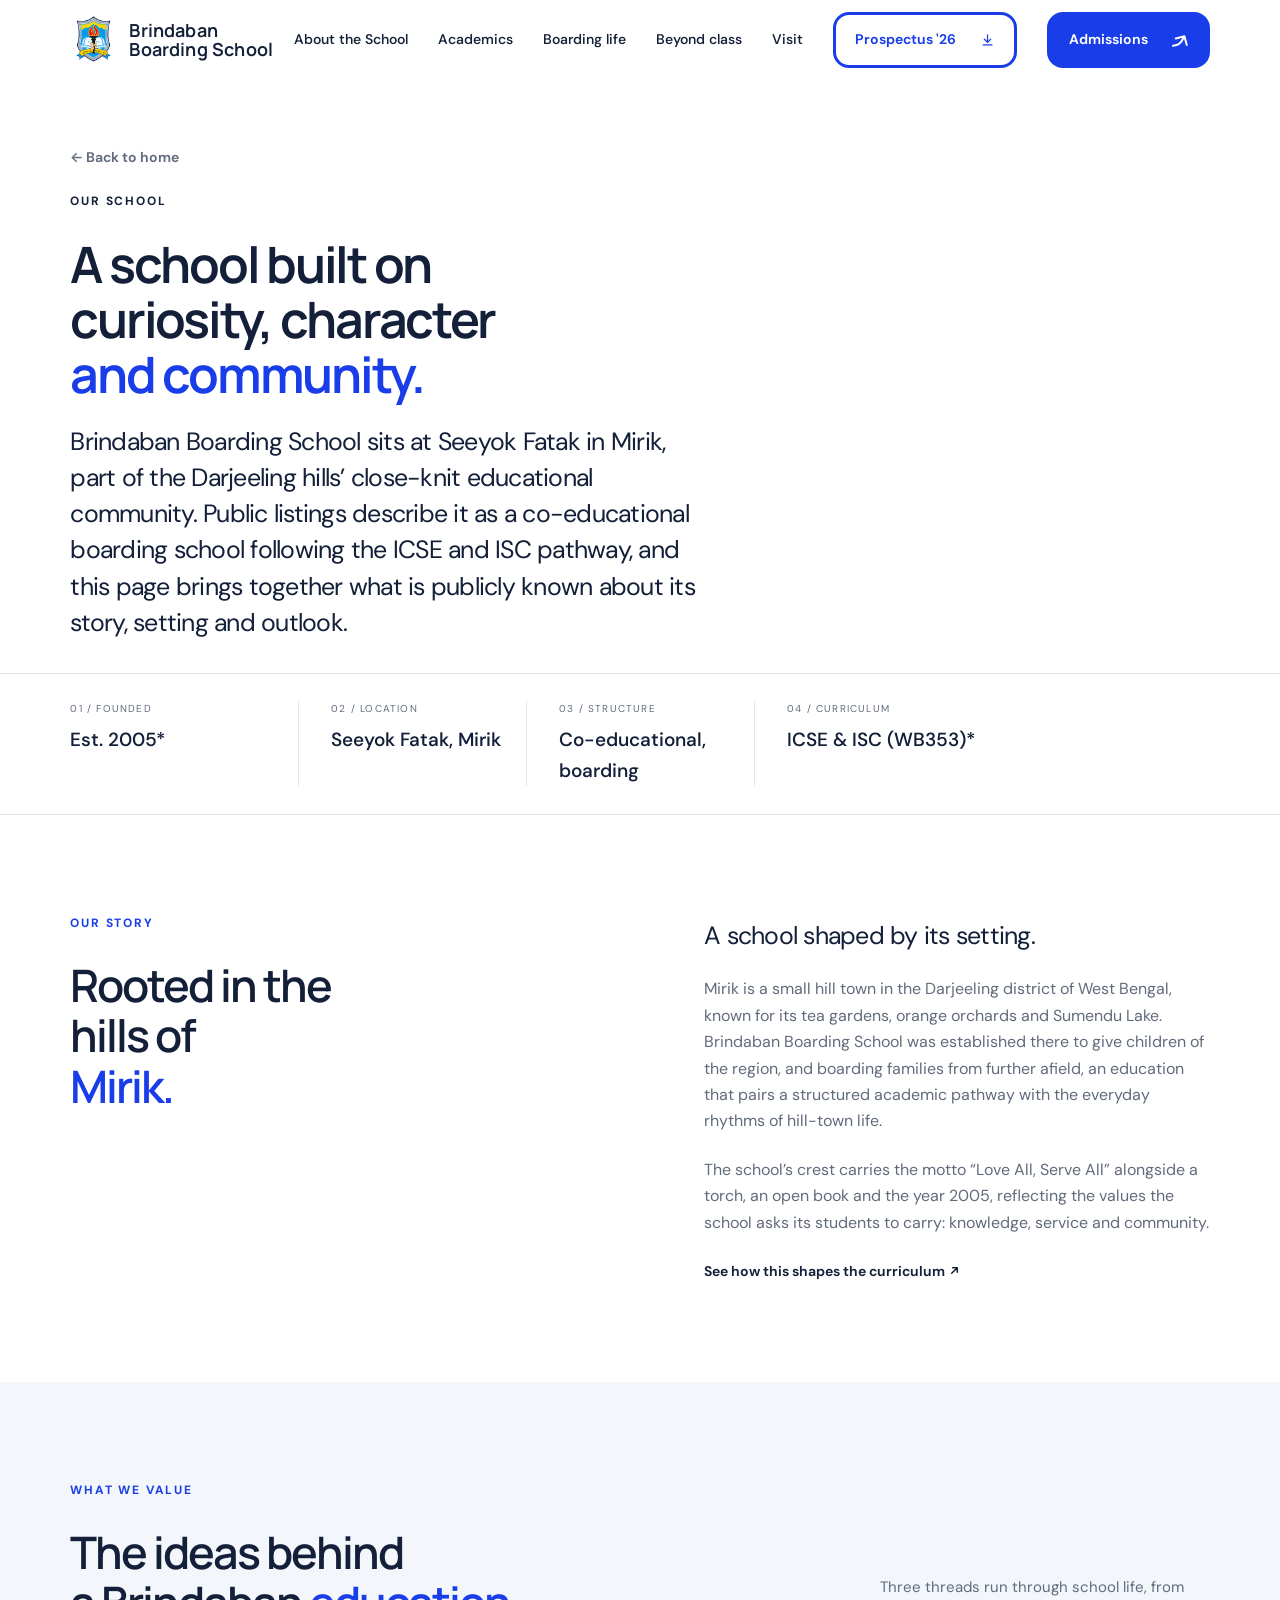
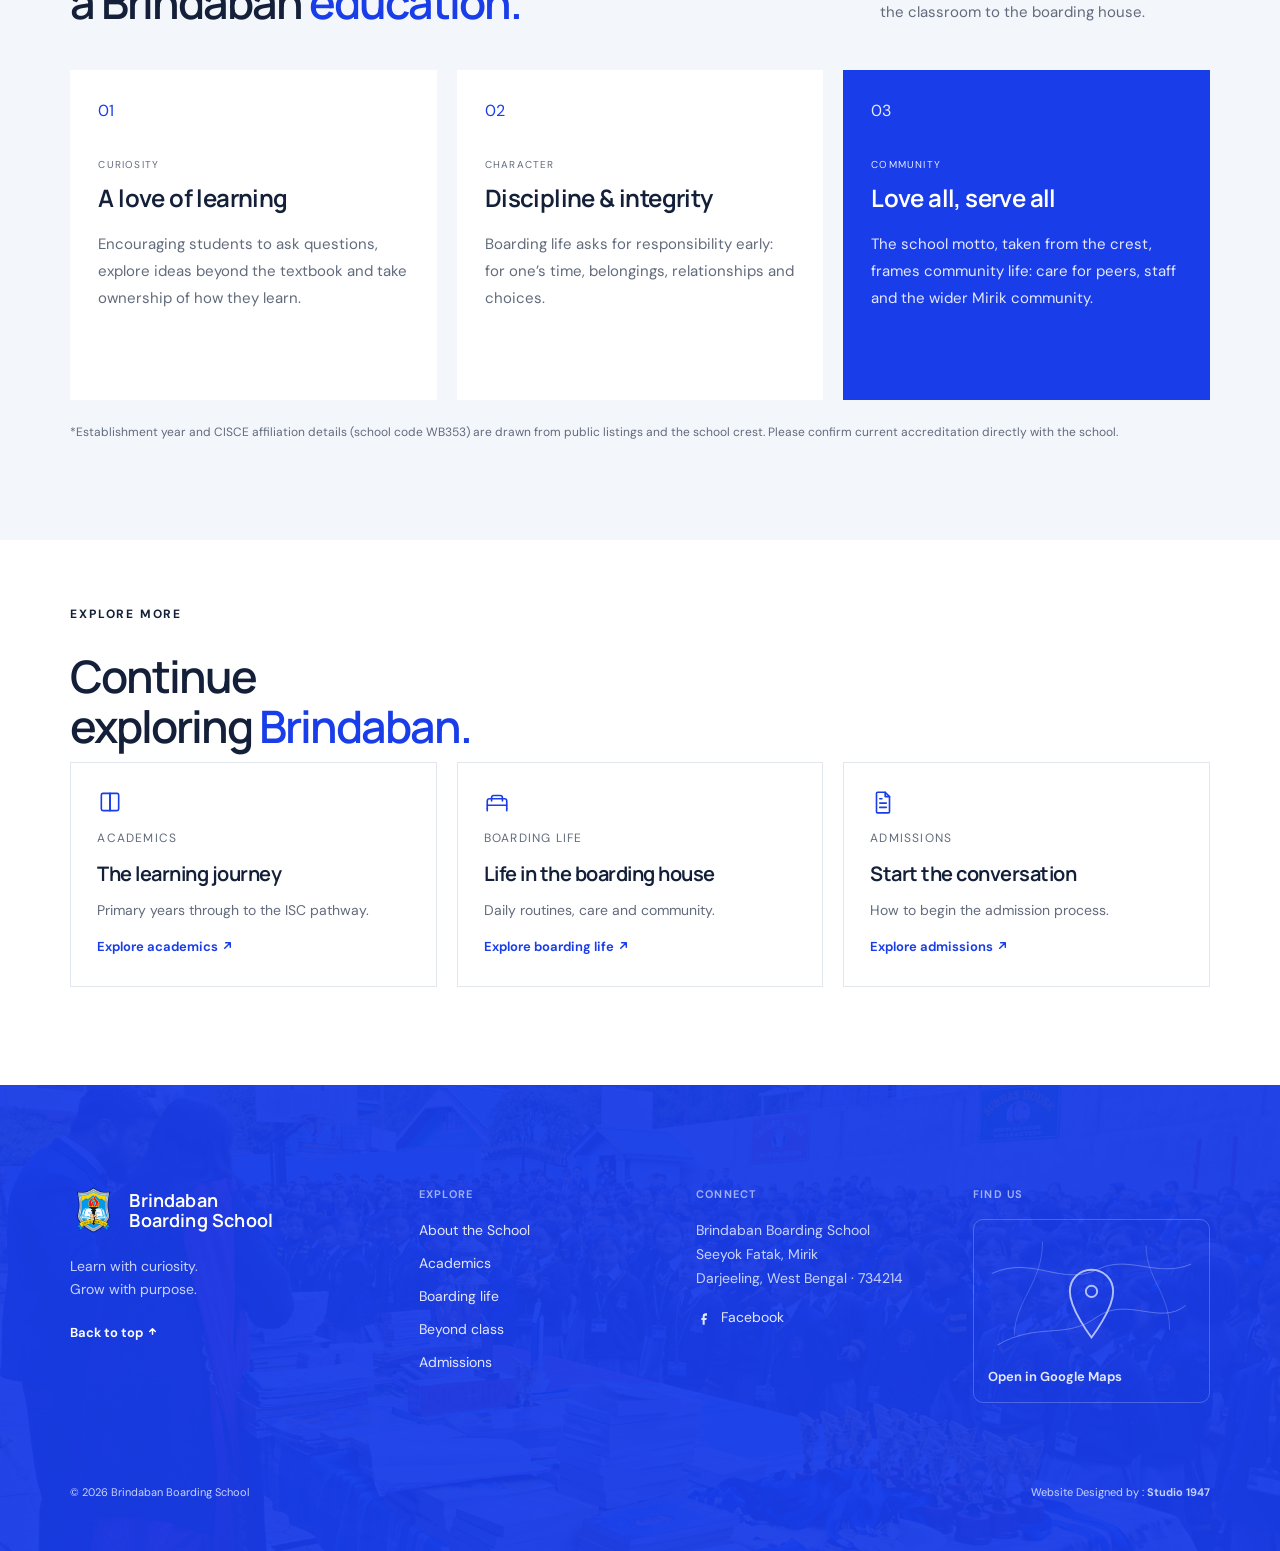
==== commit c0f3e501: "refactor: remove navigation chevron icons from header links across site pages" ====
--- a/about.html
+++ b/about.html
@@ -1,4 +1,4 @@
-<!doctype html><html lang="en"><head><meta charset="utf-8"><meta name="viewport" content="width=device-width, initial-scale=1"><title>About Brindaban Boarding School | Mirik</title><meta name="description" content="The story, setting and values behind Brindaban Boarding School in Seeyok Fatak, Mirik, Darjeeling."><meta property="og:title" content="About Brindaban Boarding School"><meta property="og:description" content="Rooted in the hills of Mirik: the story and values behind the school."><meta property="og:type" content="website"><meta name="twitter:card" content="summary"><link rel="icon" type="image/png" href="/logo.png"><link rel="stylesheet" href="/style.css"></head><body><a class="skip" href="#main">Skip to content</a><header><a class="brand" href="index.html" aria-label="Brindaban Boarding School home"><img class="logo" src="/logo.png" alt="Brindaban Boarding School crest"><span class="brand-name">Brindaban<span>Boarding School</span></span></a><button class="menu" aria-label="Open navigation" aria-expanded="false">Menu ☰</button><nav aria-label="Main navigation"><a href="about.html">About the School <svg class="nav-chevron" width="9" height="9" viewBox="0 0 10 10" fill="none" xmlns="http://www.w3.org/2000/svg" aria-hidden="true"><path d="M2 3.5L5 6.5L8 3.5" stroke="currentColor" stroke-width="1.4" stroke-linecap="round" stroke-linejoin="round"/></svg></a><a href="academics.html">Academics <svg class="nav-chevron" width="9" height="9" viewBox="0 0 10 10" fill="none" xmlns="http://www.w3.org/2000/svg" aria-hidden="true"><path d="M2 3.5L5 6.5L8 3.5" stroke="currentColor" stroke-width="1.4" stroke-linecap="round" stroke-linejoin="round"/></svg></a><a href="boarding.html">Boarding life</a><a href="life.html">Beyond class</a><a href="visit.html">Visit</a><button type="button" class="button outline small" data-open-prospectus>Prospectus '26 <svg width="15" height="15" viewBox="0 0 24 24" fill="none" stroke="currentColor" stroke-width="2" stroke-linecap="round" stroke-linejoin="round" aria-hidden="true"><path d="M12 3v12"/><path d="M7 10l5 5 5-5"/><path d="M5 19h14"/></svg></button><a class="button small" href="admissions.html">Admissions <span><svg class="swoosh-arrow" viewBox="0 0 36 26" fill="none" xmlns="http://www.w3.org/2000/svg" aria-hidden="true"><path d="M22.5084 11.7141L24.4576 12.8395L24.4576 12.8395L22.5084 11.7141ZM30.1455 1.66941C29.8238 0.468672 28.5896 -0.243902 27.3889 0.0778282L7.82173 5.32073C6.62099 5.64246 5.90842 6.87667 6.23015 8.0774C6.55188 9.27814 7.78608 9.99071 8.98682 9.66898L26.3798 5.00862L31.0402 22.4016C31.3619 23.6024 32.5961 24.3149 33.7968 23.9932C34.9976 23.6715 35.7102 22.4373 35.3884 21.2365L30.1455 1.66941ZM2.25098 21.1588C1.00788 21.1588 0.000159502 22.1665 0.000159502 23.4096C0.000159502 24.6527 1.00788 25.6604 2.25098 25.6604V23.4096V21.1588ZM22.5084 11.7141L24.4576 12.8395L29.9207 3.37737L27.9714 2.25195L26.0221 1.12654L20.5591 10.5887L22.5084 11.7141ZM22.5084 11.7141L20.5591 10.5887C16.7827 17.1295 9.80371 21.1588 2.25098 21.1588V23.4096V25.6604C11.412 25.6604 19.8771 20.7731 24.4576 12.8395L22.5084 11.7141Z" fill="currentColor"/></svg></span></a></nav></header><main id="main">
+<!doctype html><html lang="en"><head><meta charset="utf-8"><meta name="viewport" content="width=device-width, initial-scale=1"><title>About Brindaban Boarding School | Mirik</title><meta name="description" content="The story, setting and values behind Brindaban Boarding School in Seeyok Fatak, Mirik, Darjeeling."><meta property="og:title" content="About Brindaban Boarding School"><meta property="og:description" content="Rooted in the hills of Mirik: the story and values behind the school."><meta property="og:type" content="website"><meta name="twitter:card" content="summary"><link rel="icon" type="image/png" href="/logo.png"><link rel="stylesheet" href="/style.css"></head><body><a class="skip" href="#main">Skip to content</a><header><a class="brand" href="index.html" aria-label="Brindaban Boarding School home"><img class="logo" src="/logo.png" alt="Brindaban Boarding School crest"><span class="brand-name">Brindaban<span>Boarding School</span></span></a><button class="menu" aria-label="Open navigation" aria-expanded="false">Menu ☰</button><nav aria-label="Main navigation"><a href="about.html">About the School</a><a href="academics.html">Academics</a><a href="boarding.html">Boarding life</a><a href="life.html">Beyond class</a><a href="visit.html">Visit</a><button type="button" class="button outline small" data-open-prospectus>Prospectus '26 <svg width="15" height="15" viewBox="0 0 24 24" fill="none" stroke="currentColor" stroke-width="2" stroke-linecap="round" stroke-linejoin="round" aria-hidden="true"><path d="M12 3v12"/><path d="M7 10l5 5 5-5"/><path d="M5 19h14"/></svg></button><a class="button small" href="admissions.html">Admissions <span><svg class="swoosh-arrow" viewBox="0 0 36 26" fill="none" xmlns="http://www.w3.org/2000/svg" aria-hidden="true"><path d="M22.5084 11.7141L24.4576 12.8395L24.4576 12.8395L22.5084 11.7141ZM30.1455 1.66941C29.8238 0.468672 28.5896 -0.243902 27.3889 0.0778282L7.82173 5.32073C6.62099 5.64246 5.90842 6.87667 6.23015 8.0774C6.55188 9.27814 7.78608 9.99071 8.98682 9.66898L26.3798 5.00862L31.0402 22.4016C31.3619 23.6024 32.5961 24.3149 33.7968 23.9932C34.9976 23.6715 35.7102 22.4373 35.3884 21.2365L30.1455 1.66941ZM2.25098 21.1588C1.00788 21.1588 0.000159502 22.1665 0.000159502 23.4096C0.000159502 24.6527 1.00788 25.6604 2.25098 25.6604V23.4096V21.1588ZM22.5084 11.7141L24.4576 12.8395L29.9207 3.37737L27.9714 2.25195L26.0221 1.12654L20.5591 10.5887L22.5084 11.7141ZM22.5084 11.7141L20.5591 10.5887C16.7827 17.1295 9.80371 21.1588 2.25098 21.1588V23.4096V25.6604C11.412 25.6604 19.8771 20.7731 24.4576 12.8395L22.5084 11.7141Z" fill="currentColor"/></svg></span></a></nav></header><main id="main">
 <section class="section page-intro"><a class="text-link" href="index.html"><span class="back-arrow">←</span> Back to home</a><p class="eyebrow">OUR SCHOOL</p><h1>A school built on<br>curiosity, character<br><em>and community.</em></h1><p class="lead">Brindaban Boarding School sits at Seeyok Fatak in Mirik, part of the Darjeeling hills’ close-knit educational community. Public listings describe it as a co-educational boarding school following the ICSE and ISC pathway, and this page brings together what is publicly known about its story, setting and outlook.</p></section>
 <div class="facts"><div><span>01 / FOUNDED</span><strong>Est. 2005*</strong></div><div><span>02 / LOCATION</span><strong>Seeyok Fatak, Mirik</strong></div><div><span>03 / STRUCTURE</span><strong>Co-educational, boarding</strong></div><div><span>04 / CURRICULUM</span><strong>ICSE & ISC (WB353)*</strong></div></div>
 <section class="section about"><div><p class="eyebrow">OUR STORY</p><h2>Rooted in the<br>hills of<br><em>Mirik.</em></h2></div><div class="about-copy"><p class="lead">A school shaped by its setting.</p><p>Mirik is a small hill town in the Darjeeling district of West Bengal, known for its tea gardens, orange orchards and Sumendu Lake. Brindaban Boarding School was established there to give children of the region, and boarding families from further afield, an education that pairs a structured academic pathway with the everyday rhythms of hill-town life.</p><p>The school’s crest carries the motto “Love All, Serve All” alongside a torch, an open book and the year 2005, reflecting the values the school asks its students to carry: knowledge, service and community.</p><a href="academics.html" class="text-link">See how this shapes the curriculum <svg class="icon-arrow" width="13" height="13" viewBox="0 0 14 14" fill="none" xmlns="http://www.w3.org/2000/svg" aria-hidden="true"><path d="M4 10L10 4M10 4H5M10 4V9" stroke="currentColor" stroke-width="1.6" stroke-linecap="round" stroke-linejoin="round"/></svg></a></div></section>
--- a/style.css
+++ b/style.css
@@ -1,21 +1,27 @@
 @import url('https://fonts.googleapis.com/css2?family=DM+Sans:wght@400;450;500;550;600;650;700&family=Inter:wght@600&family=Manrope:wght@400;500;600;650;700;750;800&display=swap');
 :root{--blue:#193de8;--ink:#142039;--orange:#f5c518;--muted:#626b7c;--line:#e2e6ed;--pale:#f3f6fb}*{box-sizing:border-box}html{scroll-behavior:smooth;scroll-padding-top:80px}body{margin:0;background:#fff;color:var(--ink);font-family:'DM Sans',Arial,sans-serif;font-size:16px;line-height:1.65}a{color:inherit;text-decoration:none}button{font:inherit}a,button,summary{-webkit-tap-highlight-color:transparent}a:focus-visible,button:focus-visible,summary:focus-visible{outline:3px solid var(--orange);outline-offset:5px}p{margin:0 0 22px}h1,h2,h3{font-family:Manrope,Arial,sans-serif;letter-spacing:-.045em;line-height:1.13;margin:0}em{font-style:normal;color:var(--blue)}h1{font-size:clamp(37px,3.92vw,61px);font-weight:650;line-height:1.09}h2{font-size:clamp(35px,3.5vw,53px);font-weight:600}h3{font-size:24px;font-weight:650;letter-spacing:-.025em}header,.hero,.facts,.section,.visit{padding-left:max(5.5vw,24px);padding-right:max(5.5vw,24px)}header{height:80px;display:flex;align-items:center;justify-content:space-between;background:#fff;position:sticky;top:0;z-index:10}.brand{display:flex;gap:12px;align-items:center;font-family:Manrope,sans-serif}.brand-name{display:flex;flex-direction:column;font-size:18px;font-weight:650;letter-spacing:.01em;line-height:1.08}.icon-arrow{display:inline-block;vertical-align:-1px}.logo{width:47px;height:52px;object-fit:contain}nav{display:flex;align-items:center;gap:30px;font-size:14px;font-weight:550}
-.nav-chevron{margin-left:3px;vertical-align:-1px;color:var(--muted)}nav>a:not(.button):hover{color:var(--blue)}.button{display:inline-flex;justify-content:space-between;align-items:center;gap:16px;background:var(--blue);color:white;padding:17px 25px;font-size:14px;font-weight:650;border:3px solid var(--blue);border-radius:16px;transition:transform .2s,background .2s,border-color .2s}.button:hover{background:#102da9;border-color:#102da9;transform:translateY(-2px)}.button.outline{background:transparent;color:var(--blue);border-color:var(--blue)}.button.outline:hover{background:var(--blue);color:#fff}.button span{font-size:21px;line-height:1}.button.small{padding:13px 19px;gap:24px}.menu{display:none}.hero{display:grid;grid-template-columns:0.95fr 1.2fr;gap:4vw;padding-top:50px;padding-bottom:90px;align-items:center}.eyebrow{font-size:12px;letter-spacing:.15em;font-weight:700;line-height:1.7;margin-bottom:26px}.hero .eyebrow{color:var(--blue);display:flex;gap:9px;align-items:center;letter-spacing:.12em}.hero .eyebrow span{width:7px;height:7px;background:var(--orange)}.intro{max-width:470px;font-size:17px;color:var(--muted);margin-top:26px;line-height:1.8}.actions{display:flex;gap:30px;align-items:center;margin-top:30px}.text-link{font-size:14px;font-weight:650;display:inline-block}.text-link:hover{color:var(--blue)}.hero-note{display:flex;gap:14px;align-items:center;margin-top:48px}.hero-note p{font-size:13px;line-height:1.6;margin:0;color:var(--muted)}.hero-note strong{color:var(--ink);font-weight:500}.mini-mark{border:1px solid var(--line);border-radius:50%;width:45px;height:45px;display:grid;place-items:center;color:var(--blue);font-size:12px;font-weight:750}.hero-visual{align-self:stretch;height:auto;min-height:660px;margin-top:-20px;margin-bottom:-90px;position:relative;overflow:hidden;background:#214634;border-radius:48px 48px 48px 0}.hero-visual:after{content:'';position:absolute;inset:0;background:linear-gradient(180deg,rgba(10,20,60,.18),transparent 38%,rgba(19,45,169,.45) 68%,rgba(12,28,110,.82) 100%);pointer-events:none;z-index:1}
+nav>a:not(.button):hover{color:var(--blue)}.button{display:inline-flex;justify-content:space-between;align-items:center;gap:16px;background:var(--blue);color:white;padding:17px 25px;font-size:14px;font-weight:650;border:3px solid var(--blue);border-radius:16px;transition:transform .2s,background .2s,border-color .2s}.button:hover{background:#102da9;border-color:#102da9;transform:translateY(-2px)}.button.outline{background:transparent;color:var(--blue);border-color:var(--blue)}.button.outline:hover{background:var(--blue);color:#fff}.button span{font-size:21px;line-height:1}.button.small{padding:13px 19px;gap:24px}.menu{display:none}.hero{display:grid;grid-template-columns:0.95fr 1.2fr;gap:4vw;padding-top:50px;padding-bottom:90px;align-items:center}.eyebrow{font-size:12px;letter-spacing:.15em;font-weight:700;line-height:1.7;margin-bottom:26px}.hero .eyebrow{color:var(--blue);display:flex;gap:9px;align-items:center;letter-spacing:.12em}.hero .eyebrow span{width:7px;height:7px;background:var(--orange)}.intro{max-width:470px;font-size:17px;color:var(--muted);margin-top:26px;line-height:1.8}.actions{display:flex;gap:30px;align-items:center;margin-top:30px}.text-link{font-size:14px;font-weight:650;display:inline-block}.text-link:hover{color:var(--blue)}.hero-note{display:flex;gap:14px;align-items:center;margin-top:48px}.hero-note p{font-size:13px;line-height:1.6;margin:0;color:var(--muted)}.hero-note strong{color:var(--ink);font-weight:500}.mini-mark{border:1px solid var(--line);border-radius:50%;width:45px;height:45px;display:grid;place-items:center;color:var(--blue);font-size:12px;font-weight:750}.hero-visual{align-self:stretch;height:auto;min-height:660px;margin-top:-20px;margin-bottom:-90px;position:relative;overflow:hidden;background:#214634;border-radius:48px 48px 48px 0}.hero-visual:after{content:'';position:absolute;inset:0;background:linear-gradient(180deg,rgba(10,20,60,.18),transparent 38%,rgba(19,45,169,.45) 68%,rgba(12,28,110,.82) 100%);pointer-events:none;z-index:1}
 .hero-visual .slide{position:absolute;inset:0;opacity:0;transition:opacity 1.2s ease}
-.hero-visual .slide.active{opacity:1}.hero-visual img{width:100%;height:100%;object-fit:cover}.image-top,.image-bottom,.photo-label{position:absolute;z-index:2;color:white}.image-top{top:34px;left:36px;right:25px;font-size:11px;letter-spacing:.15em;display:flex;justify-content:space-between;padding-left:30px}.image-top span{letter-spacing:0}.image-bottom{left:30px;bottom:28px;right:30px;display:flex;justify-content:space-between;align-items:center;font-size:19px;line-height:1.4}.image-bottom strong{font-weight:650}.image-bottom a{background:var(--orange);color:var(--ink);width:51px;height:51px;display:grid;place-items:center;border-radius:50%;font-size:26px}.photo-label{font-size:10px;bottom:18px;left:30px;opacity:.8}.facts{display:grid;grid-template-columns:repeat(5,1fr);padding-top:27px;padding-bottom:28px;border-top:1px solid var(--line);border-bottom:1px solid var(--line)}.facts div{padding-left:32px;border-left:1px solid var(--line)}.facts div:first-child{padding-left:0;border:0}.facts span{display:block;font-size:10px;letter-spacing:.12em;color:var(--muted);margin-bottom:6px}.facts strong{font-size:19px;font-weight:550}
+.hero-visual .slide.active{opacity:1}.hero-visual img{width:100%;height:100%;object-fit:cover}.image-top,.image-bottom,.photo-label{position:absolute;z-index:2;color:white}.image-top{top:34px;left:36px;right:25px;font-size:11px;letter-spacing:.15em;display:flex;justify-content:space-between;padding-left:30px}.image-top span{letter-spacing:0}.image-bottom{left:30px;bottom:28px;right:30px;display:flex;justify-content:space-between;align-items:center;font-size:19px;line-height:1.4}.image-bottom strong{font-weight:650}.image-bottom a{background:var(--orange);color:var(--ink);width:51px;height:51px;display:grid;place-items:center;border-radius:50%;font-size:26px}.photo-label{font-size:10px;bottom:18px;left:30px;opacity:.8}.facts{display:grid;grid-template-columns:repeat(5,1fr);padding-top:27px;padding-bottom:28px;border-top:1px solid var(--line);border-bottom:1px solid var(--line)}.facts div{padding-left:32px;border-left:1px solid var(--line)}.facts div:first-child{padding-left:0;border:0}.facts span{display:block;font-size:10px;letter-spacing:.12em;color:var(--muted);margin-bottom:6px}.facts strong{font-size:19px;font-weight:550}.nowrap-fact{white-space:nowrap}
 .stat-count{white-space:nowrap;font-variant-numeric:tabular-nums}.section{padding-top:98px;padding-bottom:98px}.about{display:grid;grid-template-columns:1fr 1fr;gap:10vw}
 #about{background:#fff}
 .about-single{display:block}
 #about .about-text{max-width:none}
 #about .lead{font-size:clamp(58px,7.2vw,108px);line-height:1.15;letter-spacing:-.03em;max-width:100%;white-space:normal;word-break:keep-all;color:var(--blue);font-weight:650}
+.lead-warp{position:relative;display:block;width:100%;height:clamp(200px,26vw,380px);margin-bottom:0}
 #about .lead mark{background:var(--orange);color:var(--blue);padding:0 6px;box-decoration-break:clone;-webkit-box-decoration-break:clone}
 #about .about-copy>p:not(.lead){max-width:640px}
 #about .values{max-width:640px}
 #explore-school{padding-left:0;padding-right:0}
 #explore-school .about-illustration img{width:100%;height:auto;display:block;margin-bottom:56px}
 #explore-school .explore-school-body{padding:0 max(5.5vw,24px)}
-@media(max-width:800px){#about .about-text{max-width:100%}#explore-school .about-illustration img{margin-bottom:36px}}
-.about .eyebrow,.section-heading .eyebrow,.faq .eyebrow{color:var(--blue)}.about-copy{padding-top:5px}.lead{font-size:25px;line-height:1.45;letter-spacing:-.03em}.about-copy>p:not(.lead){color:var(--muted)}.values{display:flex;gap:12px;margin-top:30px}.values span{border:1px solid var(--line);padding:6px 15px;border-radius:30px;font-size:13px}.academics{background:var(--pale)}.section-heading{display:flex;justify-content:space-between;gap:35px;align-items:end;margin-bottom:42px}.section-heading>p{max-width:330px;font-size:15px;color:var(--muted);margin-bottom:3px}.academic-grid{display:grid;grid-template-columns:repeat(3,1fr);gap:20px}.academic-grid article{background:white;padding:28px 28px 30px;position:relative;min-height:330px;display:flex;flex-direction:column}.card-number{font-size:16px;color:var(--blue);margin-bottom:33px}.stage{font-size:10px;letter-spacing:.12em;color:var(--muted);margin-bottom:10px}.academic-grid h3{margin-bottom:20px}.academic-grid p{font-size:15px;color:var(--muted);line-height:1.8}.academic-grid a{font-size:13px;font-weight:650;margin-top:auto;padding-top:20px;border-top:1px solid var(--line)}.academic-grid .blue-card{background:var(--blue);color:white}.blue-card p,.blue-card .stage,.blue-card .card-number{color:#e4e8ff}.blue-card a{border-color:#6a80f1}.footnote{font-size:12px;line-height:1.7;color:var(--muted);margin:22px 0 0}.boarding{background:#122240;color:#fff;display:grid;grid-template-columns:1fr 1fr;gap:10vw}.boarding em{color:#ffd966}.boarding-title>p:not(.eyebrow){max-width:445px;margin:26px 0 30px;color:#bcc6d9}.boarding .eyebrow{color:#b4c3ea}.orange{background:var(--orange);color:#132039;border-color:var(--orange)}.orange:hover{background:#ffd966;border-color:#ffd966}.boarding-list{padding-top:5px}.boarding-list article{display:flex;gap:26px;padding:28px 0;border-top:1px solid #39445c}.boarding-list article>span{color:#ffd966;font-size:13px}.boarding-list h3{font-size:23px;margin-bottom:12px}.boarding-list p{font-size:15px;color:#bcc6d9;margin:0}.life-grid{display:grid;grid-template-columns:repeat(3,1fr);gap:25px}.life-art{height:235px;padding:29px;display:flex;align-items:end;justify-content:space-between;margin-bottom:24px;overflow:hidden}.life-art span{font-family:Manrope,sans-serif;font-size:38px;line-height:1.08;font-weight:800;letter-spacing:-.045em}.life-art b{font-size:13px;font-weight:500;align-self:start}.orange-art{background:#f5c518;color:#152345}.blue-art{background:#244be8;color:#fff}.light-art{background:#eaf0ff;color:#1b41da}.life-grid h3{font-size:22px;margin-bottom:14px}.life-grid p{font-size:15px;color:var(--muted)}.admissions{display:grid;grid-template-columns:1fr 1fr;gap:9vw;background:#f3f6fb}.admissions>div>p:not(.eyebrow):not(.footnote){color:var(--muted);margin-top:25px;max-width:460px}.admissions .eyebrow{color:var(--blue)}.steps{padding:0;margin:0;list-style:none}.steps li{display:flex;gap:23px;border-bottom:1px solid #d8deea;padding:28px 0}.steps li:first-child{padding-top:4px}.steps li>span{width:36px;height:36px;border:1px solid #c7d0e9;color:var(--blue);border-radius:50%;display:grid;place-items:center;flex-shrink:0;font-size:12px}.steps h3{font-size:22px;margin:3px 0 10px}.steps p{font-size:15px;color:var(--muted);margin:0}.faq{display:grid;grid-template-columns:.8fr 1.2fr;gap:8vw}details{border-bottom:1px solid var(--line)}summary{padding:22px 32px 22px 0;font-weight:550;list-style:none;cursor:pointer;position:relative}summary::-webkit-details-marker{display:none}summary:after{content:'+';position:absolute;right:2px;color:var(--blue);font-size:23px;font-weight:400;top:17px}details[open] summary:after{content:'−'}details p{color:var(--muted);font-size:15px;line-height:1.8;padding-right:22px}.visit{background:var(--blue);color:white;padding-top:65px;padding-bottom:65px;display:grid;grid-template-columns:1fr 1fr;gap:8vw}.visit em{color:#a9bbff}.visit address{font-style:normal;color:#dae2ff;font-size:15px;line-height:1.8;margin:26px 0}.location-type{border-left:1px solid #637eec;padding:35px 0 0 55px}.location-type>span{font-size:11px;letter-spacing:.12em}.location-type strong{display:block;font-size:clamp(50px,7.5vw,110px);letter-spacing:-.07em;font-weight:500;line-height:1.8}.location-type strong span{font-weight:400;margin-left:20px;color:var(--orange)}.location-type p{color:#dae2ff;font-size:16px}footer{position:relative;overflow:hidden;padding-top:100px;padding-bottom:50px;background:var(--blue);color:#fff}
+@media(max-width:800px){#about .about-text{max-width:100%}#about .lead{font-size:clamp(13px,3.8vw,16px);line-height:1.3}.lead-warp{height:clamp(70px,20vw,90px)}#explore-school .about-illustration img{margin-bottom:36px}}
+.about .eyebrow,.section-heading .eyebrow,.faq .eyebrow{color:var(--blue)}.about-copy{padding-top:5px}.lead{font-size:25px;line-height:1.45;letter-spacing:-.03em}.about-copy>p:not(.lead){color:var(--muted)}.values{display:flex;gap:12px;margin-top:30px}.values span{border:1px solid var(--line);padding:6px 15px;border-radius:30px;font-size:13px}
+.value-cards{display:grid;grid-template-columns:repeat(3,1fr);gap:14px;margin-top:30px;max-width:640px}
+.value-card{border:1px solid var(--line);border-radius:14px;padding:20px 16px;display:flex;flex-direction:column;gap:12px}
+.value-card svg{width:26px;height:26px;color:var(--blue)}
+.value-card span{font-size:14px;font-weight:650;color:var(--ink)}
+@media(max-width:500px){.value-cards{grid-template-columns:1fr;max-width:100%}.value-card{flex-direction:row;align-items:center;gap:14px}}.academics{background:var(--pale)}.section-heading{display:flex;justify-content:space-between;gap:35px;align-items:end;margin-bottom:42px}.section-heading>p{max-width:330px;font-size:15px;color:var(--muted);margin-bottom:3px}.academic-grid{display:grid;grid-template-columns:repeat(3,1fr);gap:20px}.academic-grid article{background:white;padding:28px 28px 30px;position:relative;min-height:330px;display:flex;flex-direction:column}.card-number{font-size:16px;color:var(--blue);margin-bottom:33px}.stage{font-size:10px;letter-spacing:.12em;color:var(--muted);margin-bottom:10px}.academic-grid h3{margin-bottom:20px}.academic-grid p{font-size:15px;color:var(--muted);line-height:1.8}.academic-grid a{font-size:13px;font-weight:650;margin-top:auto;padding-top:20px;border-top:1px solid var(--line)}.academic-grid .blue-card{background:var(--blue);color:white}.blue-card p,.blue-card .stage,.blue-card .card-number{color:#e4e8ff}.blue-card a{border-color:#6a80f1}.footnote{font-size:12px;line-height:1.7;color:var(--muted);margin:22px 0 0}.boarding{background:#122240;color:#fff;display:grid;grid-template-columns:1fr 1fr;gap:10vw}.boarding em{color:#ffd966}.boarding-title>p:not(.eyebrow){max-width:445px;margin:26px 0 30px;color:#bcc6d9}.boarding .eyebrow{color:#b4c3ea}.orange{background:var(--orange);color:#132039;border-color:var(--orange)}.orange:hover{background:#ffd966;border-color:#ffd966}.boarding-list{padding-top:5px}.boarding-list article{display:flex;gap:26px;padding:28px 0;border-top:1px solid #39445c}.boarding-list article>span{color:#ffd966;font-size:13px}.boarding-list h3{font-size:23px;margin-bottom:12px}.boarding-list p{font-size:15px;color:#bcc6d9;margin:0}.life-grid{display:grid;grid-template-columns:repeat(3,1fr);gap:25px}.life-art{height:235px;padding:29px;display:flex;align-items:end;justify-content:space-between;margin-bottom:24px;overflow:hidden}.life-art span{font-family:Manrope,sans-serif;font-size:38px;line-height:1.08;font-weight:800;letter-spacing:-.045em}.life-art b{font-size:13px;font-weight:500;align-self:start}.orange-art{background:#f5c518;color:#152345}.blue-art{background:#244be8;color:#fff}.light-art{background:#eaf0ff;color:#1b41da}.life-grid h3{font-size:22px;margin-bottom:14px}.life-grid p{font-size:15px;color:var(--muted)}.admissions{display:grid;grid-template-columns:1fr 1fr;gap:9vw;background:#f3f6fb}.admissions>div>p:not(.eyebrow):not(.footnote){color:var(--muted);margin-top:25px;max-width:460px}.admissions .eyebrow{color:var(--blue)}.steps{padding:0;margin:0;list-style:none}.steps li{display:flex;gap:23px;border-bottom:1px solid #d8deea;padding:28px 0}.steps li:first-child{padding-top:4px}.steps li>span{width:36px;height:36px;border:1px solid #c7d0e9;color:var(--blue);border-radius:50%;display:grid;place-items:center;flex-shrink:0;font-size:12px}.steps h3{font-size:22px;margin:3px 0 10px}.steps p{font-size:15px;color:var(--muted);margin:0}.faq{display:grid;grid-template-columns:.8fr 1.2fr;gap:8vw}details{border-bottom:1px solid var(--line)}summary{padding:22px 32px 22px 0;font-weight:550;list-style:none;cursor:pointer;position:relative}summary::-webkit-details-marker{display:none}summary:after{content:'+';position:absolute;right:2px;color:var(--blue);font-size:23px;font-weight:400;top:17px}details[open] summary:after{content:'−'}details p{color:var(--muted);font-size:15px;line-height:1.8;padding-right:22px}.visit{background:var(--blue);color:white;padding-top:65px;padding-bottom:65px;display:grid;grid-template-columns:1fr 1fr;gap:8vw}.visit em{color:#a9bbff}.visit address{font-style:normal;color:#dae2ff;font-size:15px;line-height:1.8;margin:26px 0}.location-type{border-left:1px solid #637eec;padding:35px 0 0 55px}.location-type>span{font-size:11px;letter-spacing:.12em}.location-type strong{display:block;font-size:clamp(50px,7.5vw,110px);letter-spacing:-.07em;font-weight:500;line-height:1.8}.location-type strong span{font-weight:400;margin-left:20px;color:var(--orange)}.location-type p{color:#dae2ff;font-size:16px}footer{position:relative;overflow:hidden;padding-top:100px;padding-bottom:50px;background:var(--blue);color:#fff}
 footer:before{content:'';position:absolute;inset:0;background:url('/footer-photo.png') center/cover no-repeat;opacity:.05;pointer-events:none}
 .footer-top,.footer-bottom,.sources{position:relative;z-index:1;padding-left:max(5.5vw,24px);padding-right:max(5.5vw,24px)}.footer-top{display:flex;justify-content:space-between;align-items:center;margin-bottom:50px}.footer-top p{color:#c9d3ff;font-size:14px;margin:0}.footer-bottom{display:flex;justify-content:space-between;padding-top:20px;font-size:11px;color:#c9d3ff}.footer-bottom a:hover{color:#fff}
 .credit-link{font-weight:650;text-decoration:none}
@@ -33,7 +39,7 @@
 .footer-map:hover{border-color:rgba(255,255,255,.6);background:rgba(255,255,255,.05);text-decoration:none;opacity:1}
 .footer-map svg{width:100%;height:auto;display:block;margin-bottom:10px;color:#c9d3ff}
 .footer-map span{display:block;font-size:13px;font-weight:650;color:#fff;opacity:1}
-.sources{border:0;margin-top:15px}.sources summary{font-size:12px;padding:8px 30px 8px 0;display:inline-block;color:#c9d3ff}.sources summary:after{top:3px;font-size:17px;color:#fff}.sources p{font-size:12px;color:#dbe1ff}.sources p a{text-decoration:underline;color:#fff}.skip{position:fixed;left:15px;top:-100px;z-index:50;background:white;padding:12px;color:var(--blue)}.skip:focus{top:10px}@media(min-width:1600px){body{max-width:1800px;margin:auto}}@media(max-width:1100px){nav{gap:18px}.hero{gap:25px}.hero-visual{min-height:600px}h1{font-size:43px}.hero .eyebrow{font-size:10px}.actions{gap:18px}.image-top span{display:none}.facts strong{font-size:16px}.life-art span{font-size:30px}.section{padding-top:75px;padding-bottom:75px}}@media(max-width:800px){header{height:66px}.brand-name{font-size:16px}.logo{height:44px;width:40px}.menu{display:block;background:white;border:1px solid var(--line);padding:8px 12px;font-size:14px}nav{display:none;position:absolute;top:66px;left:0;right:0;background:white;padding:24px;box-shadow:0 12px 15px #16274912;align-items:stretch}nav.open{display:flex;flex-direction:column}nav>a{padding:8px}.hero{grid-template-columns:1fr;padding-top:36px;gap:35px;padding-bottom:35px}.hero-copy{max-width:600px}h1{font-size:clamp(35px,6.4vw,52px)}.hero .eyebrow{font-size:10px}.hero-note{display:none}.hero-visual{align-self:auto;height:440px;min-height:0;margin-top:0;margin-bottom:0;border-radius:32px 32px 32px 0}.image-top{padding-left:12px}.intro{font-size:16px;max-width:540px}.award-marquee{max-width:540px}.facts{grid-template-columns:1fr 1fr;gap:24px}.facts div:nth-child(3),.facts div:nth-child(5){border:0;padding:0}.facts strong{font-size:17px}.facts span{font-size:9px}.facts div{padding-left:22px}.section{padding-top:60px;padding-bottom:60px}.about,.boarding,.admissions,.faq{grid-template-columns:1fr;gap:35px}.about h2 br{display:none}.about h2{max-width:440px}.section-heading{display:block}.section-heading>p{margin-top:24px;max-width:500px}.section-heading>.text-link{margin-top:20px}.academic-grid{grid-template-columns:1fr}.academic-grid article{min-height:270px}.card-number{margin-bottom:20px}.life-grid{grid-template-columns:1fr;gap:35px}.life-art{height:230px}.life-art span{font-size:45px}.visit{grid-template-columns:1fr;padding-top:55px;padding-bottom:55px;gap:40px}.location-type{border-left:0;border-top:1px solid #637eec;padding:30px 0 0}.location-type strong{font-size:80px;line-height:1.5}.location-type p{margin-bottom:0}.footer-top{grid-template-columns:1fr 1fr;gap:32px}.footer-brand{grid-column:1/-1}.footer-bottom{flex-direction:column;gap:10px}.actions{flex-wrap:wrap;gap:24px}.boarding-list article:last-child{padding-bottom:0}html{scroll-padding-top:70px}}@media(prefers-reduced-motion:reduce){html{scroll-behavior:auto}*{transition:none!important}}.page-intro{padding-top:64px;padding-bottom:10px}.page-intro .text-link{margin-bottom:22px;display:inline-block;color:var(--muted)}.back-arrow{font-family:'Inter',Arial,sans-serif;font-weight:600}.page-intro .lead{margin-top:22px;max-width:640px}.quick-links{display:grid;grid-template-columns:repeat(3,1fr);gap:20px}.quick-links a{background:white;border:1px solid var(--line);padding:26px 26px 28px;display:flex;flex-direction:column;gap:14px;transition:transform .2s,border-color .2s,background .2s}
+.sources{border:0;margin-top:15px}.sources summary{font-size:12px;padding:8px 30px 8px 0;display:inline-block;color:#c9d3ff}.sources summary:after{top:3px;font-size:17px;color:#fff}.sources p{font-size:12px;color:#dbe1ff}.sources p a{text-decoration:underline;color:#fff}.skip{position:fixed;left:15px;top:-100px;z-index:50;background:white;padding:12px;color:var(--blue)}.skip:focus{top:10px}@media(min-width:1600px){body{max-width:1800px;margin:auto}html{overflow-x:clip}footer{margin-inline:calc(50% - 50vw);padding-inline:calc(50vw - 50%)}}@media(max-width:1100px){nav{gap:18px}.hero{gap:25px}.hero-visual{min-height:600px}h1{font-size:43px}.hero .eyebrow{font-size:10px}.actions{gap:18px}.image-top span{display:none}.facts strong{font-size:16px}.life-art span{font-size:30px}.section{padding-top:75px;padding-bottom:75px}}@media(max-width:800px){header{height:66px}.brand-name{font-size:16px}.logo{height:44px;width:40px}.menu{display:block;background:white;border:1px solid var(--line);padding:8px 12px;font-size:14px}nav{display:none;position:absolute;top:66px;left:0;right:0;background:white;padding:24px;box-shadow:0 12px 15px #16274912;align-items:stretch}nav.open{display:flex;flex-direction:column}nav>a{padding:8px}.hero{grid-template-columns:1fr;padding-top:36px;gap:35px;padding-bottom:35px}.hero-copy{max-width:600px}h1{font-size:clamp(35px,6.4vw,52px)}.hero .eyebrow{font-size:10px}.hero-note{display:none}.hero-visual{align-self:auto;height:440px;min-height:0;margin-top:0;margin-bottom:0;border-radius:32px 32px 32px 0}.image-top{padding-left:12px}.intro{font-size:16px;max-width:540px}.award-marquee{max-width:540px}.facts{grid-template-columns:1fr 1fr;gap:24px}.facts div:nth-child(3),.facts div:nth-child(5){border:0;padding:0}.facts strong{font-size:17px}.nowrap-fact{white-space:normal;font-size:14px}.facts span{font-size:9px}.facts div{padding-left:22px}.section{padding-top:60px;padding-bottom:60px}.about,.boarding,.admissions,.faq{grid-template-columns:1fr;gap:35px}.about h2 br{display:none}.about h2{max-width:440px}.section-heading{display:block}.section-heading>p{margin-top:24px;max-width:500px}.section-heading>.text-link{margin-top:20px}.academic-grid{grid-template-columns:1fr}.academic-grid article{min-height:270px}.card-number{margin-bottom:20px}.life-grid{grid-template-columns:1fr;gap:35px}.life-art{height:230px}.life-art span{font-size:45px}.visit{grid-template-columns:1fr;padding-top:55px;padding-bottom:55px;gap:40px}.location-type{border-left:0;border-top:1px solid #637eec;padding:30px 0 0}.location-type strong{font-size:80px;line-height:1.5}.location-type p{margin-bottom:0}.footer-top{grid-template-columns:1fr 1fr;gap:32px}.footer-brand{grid-column:1/-1}.footer-bottom{flex-direction:column;gap:10px}.actions{flex-wrap:wrap;gap:24px}.boarding-list article:last-child{padding-bottom:0}html{scroll-padding-top:70px}}@media(prefers-reduced-motion:reduce){html{scroll-behavior:auto}*{transition:none!important}}.page-intro{padding-top:64px;padding-bottom:10px}.page-intro .text-link{margin-bottom:22px;display:inline-block;color:var(--muted)}.back-arrow{font-family:'Inter',Arial,sans-serif;font-weight:600}.page-intro .lead{margin-top:22px;max-width:640px}.quick-links{display:grid;grid-template-columns:repeat(3,1fr);gap:20px}.quick-links a{background:white;border:1px solid var(--line);padding:26px 26px 28px;display:flex;flex-direction:column;gap:14px;transition:transform .2s,border-color .2s,background .2s}
 .quick-links .qlink-icon{width:26px;height:26px;color:var(--blue);transition:color .2s}
 .award-marquee{margin-top:20px;max-width:470px;overflow:hidden;mask-image:linear-gradient(90deg,transparent,#000 8%,#000 92%,transparent);-webkit-mask-image:linear-gradient(90deg,transparent,#000 8%,#000 92%,transparent)}
 .award-track{display:flex;width:max-content;gap:14px;animation:award-scroll 28s linear infinite}
@@ -60,8 +66,8 @@
 .swoosh-arrow{width:22px;height:16px;flex-shrink:0}
 .button.small .swoosh-arrow{width:16px;height:12px}
 .hero-strip{grid-column:1;grid-row:2;align-self:end;display:flex;flex-wrap:wrap;row-gap:16px;gap:34px;padding-top:18px;padding-bottom:28px;margin-top:6px;border-top:1px solid var(--line)}
-.hero-strip span{display:block;font-size:12px;color:var(--muted);margin-bottom:6px}
-.hero-strip strong{font-size:22px;font-weight:650;color:var(--ink)}
+.hero-strip span{display:block;font-size:12px;color:var(--muted);margin-bottom:8px;line-height:1.4}
+.hero-strip strong{font-size:22px;font-weight:650;color:var(--ink);line-height:1.4}
 .hero-showcase .hero-visual{grid-column:2;grid-row:1/3;align-self:stretch;height:auto;min-height:0;margin:0;border-radius:32px 32px 32px 0}
 @media(max-width:1100px){.hero-strip strong{font-size:19px}.hero-strip{gap:28px}}
 @media(max-width:800px){.hero-showcase{grid-template-columns:1fr;grid-template-rows:auto auto auto}.hero-card{grid-column:1;grid-row:1;padding:36px 28px 32px}.hero-strip{grid-column:1;grid-row:2}.hero-showcase .hero-visual{grid-column:1;grid-row:3;height:320px;min-height:0;border-radius:24px}}
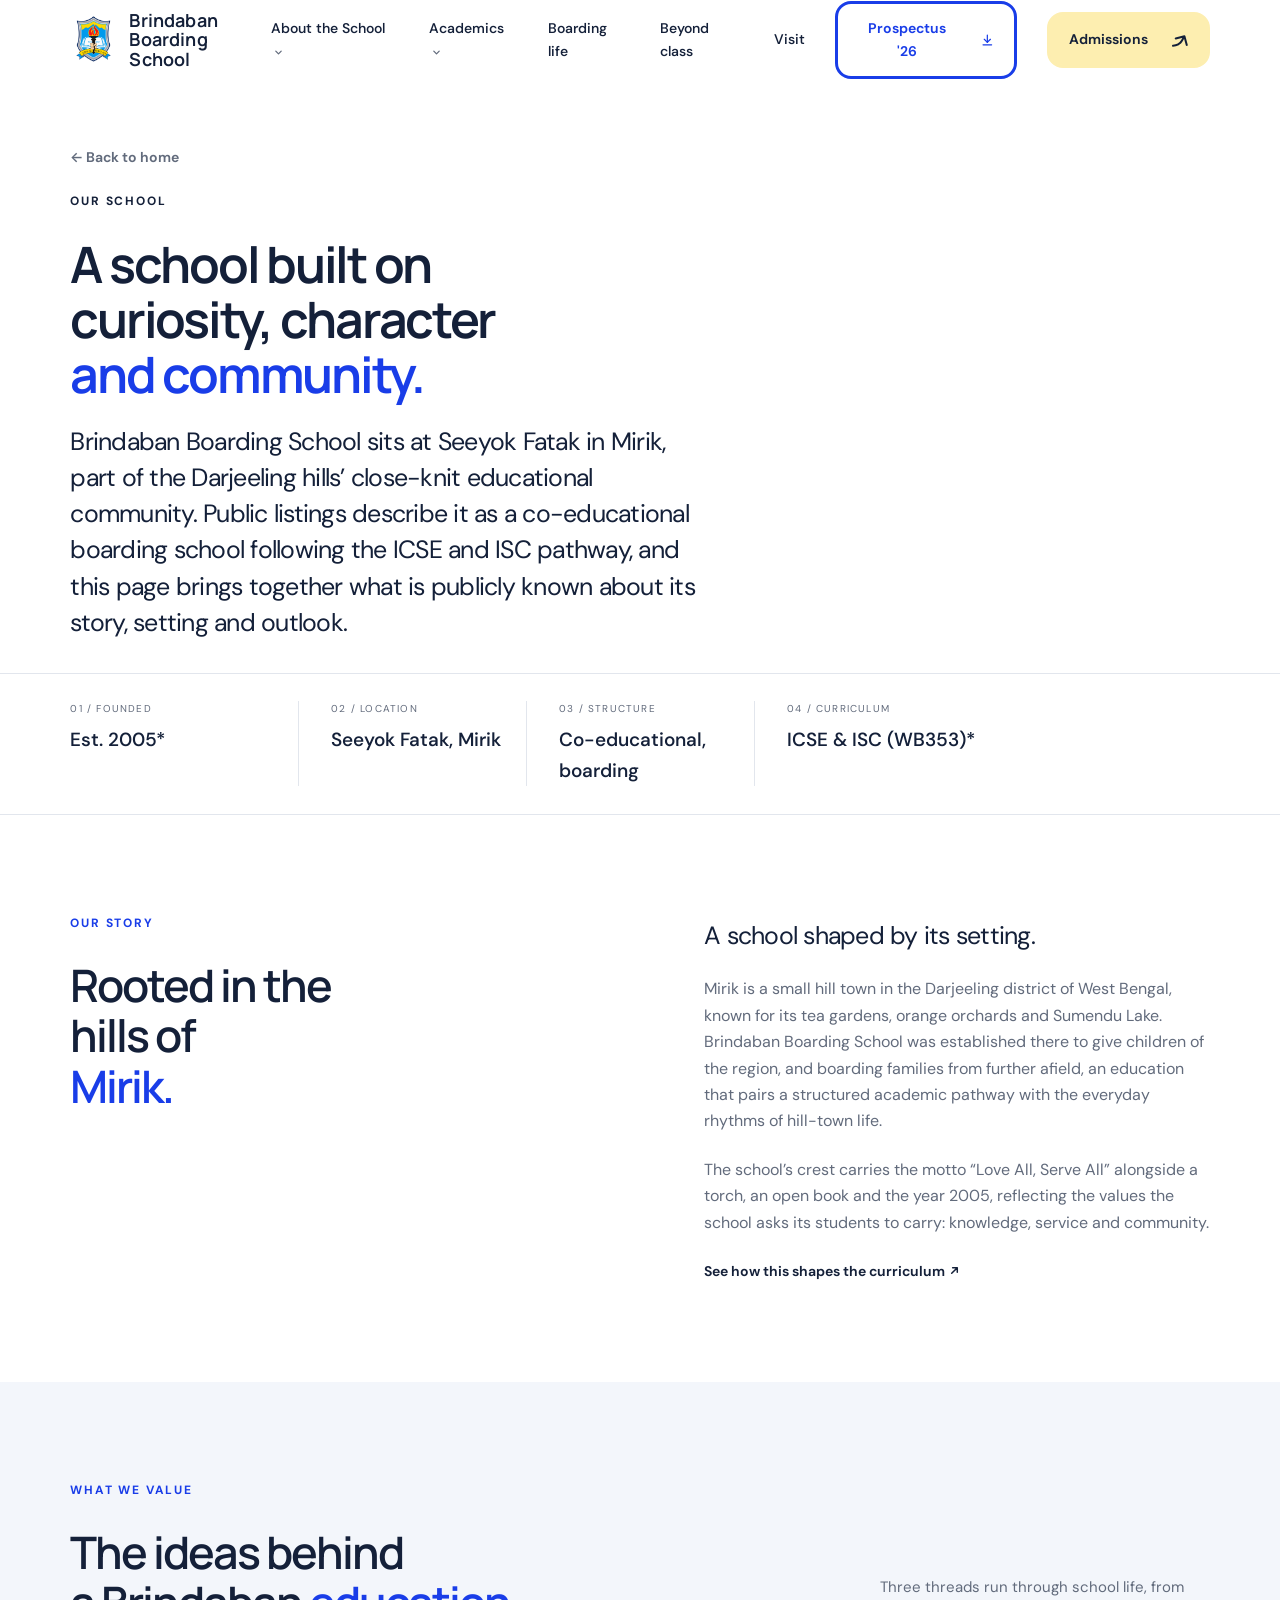
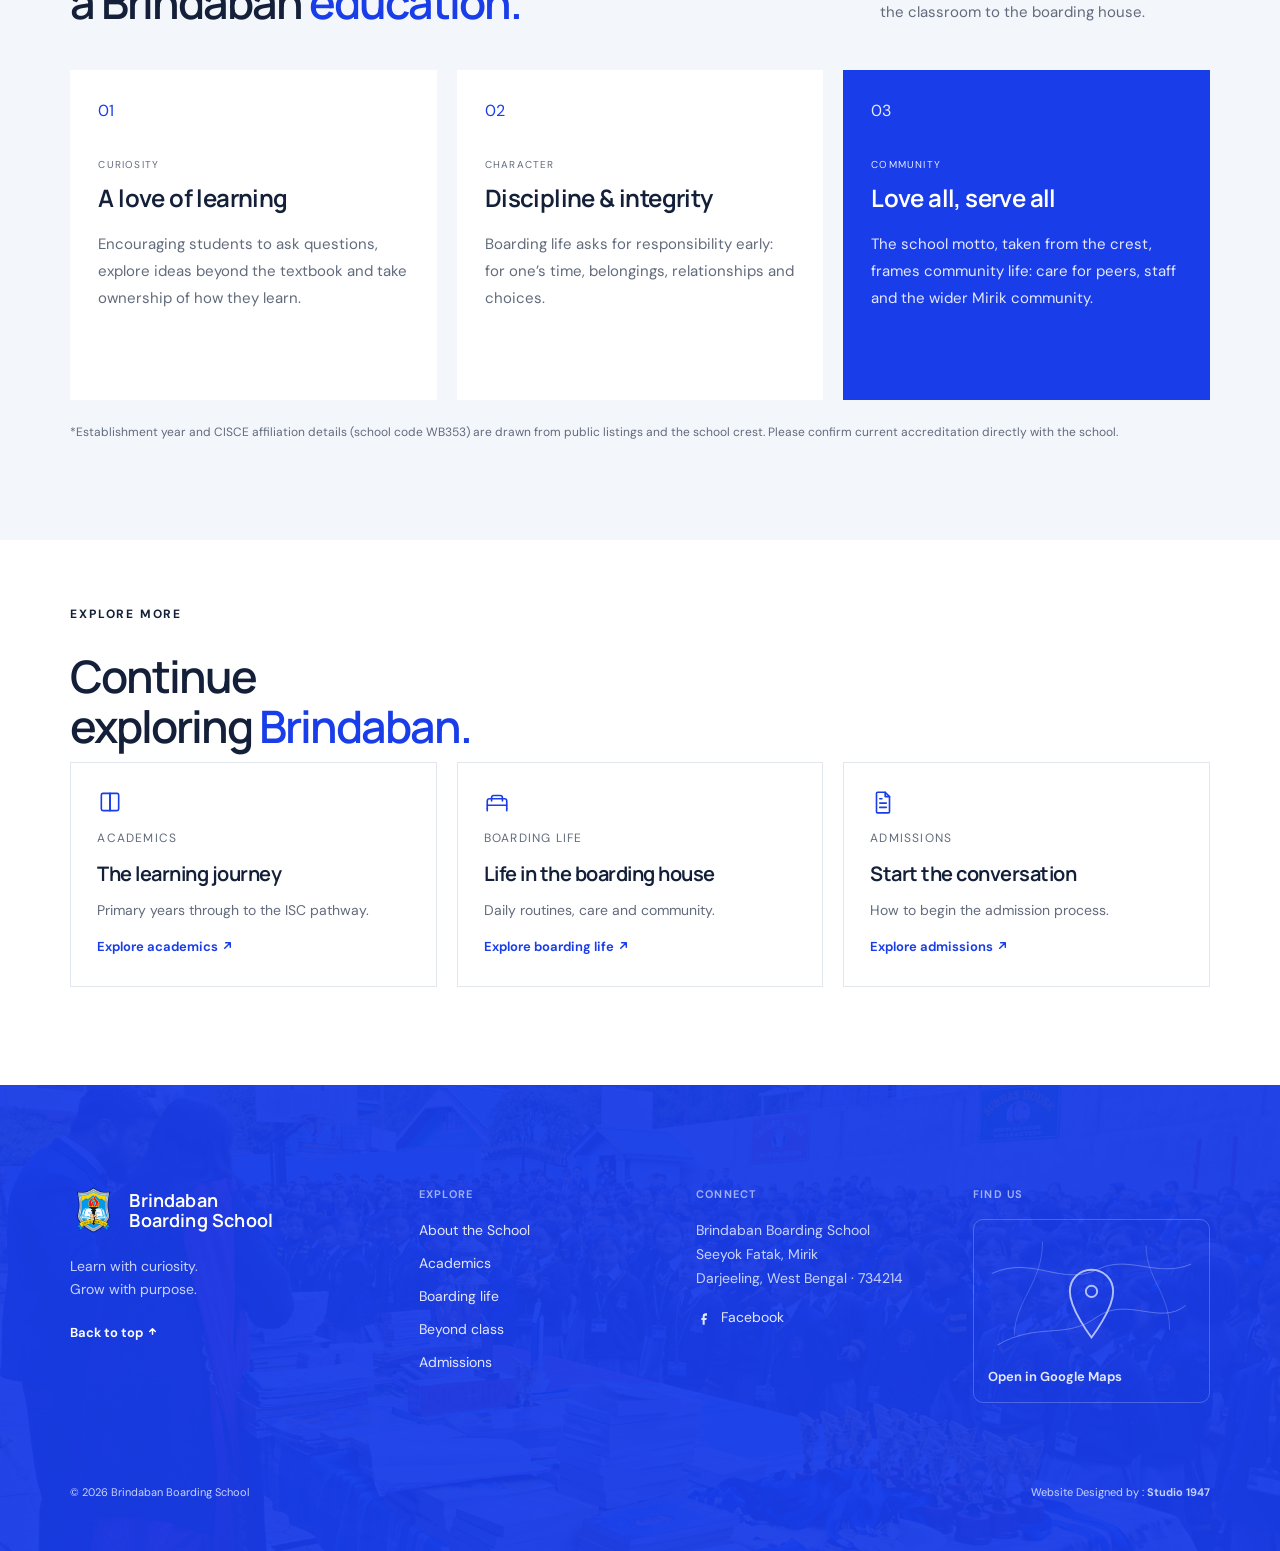
==== commit c1e79251: "Give the Admissions nav button the same pale yellow background Matches the facts strip box color (#f" ====
--- a/about.html
+++ b/about.html
@@ -1,4 +1,4 @@
-<!doctype html><html lang="en"><head><meta charset="utf-8"><meta name="viewport" content="width=device-width, initial-scale=1"><title>About Brindaban Boarding School | Mirik</title><meta name="description" content="The story, setting and values behind Brindaban Boarding School in Seeyok Fatak, Mirik, Darjeeling."><meta property="og:title" content="About Brindaban Boarding School"><meta property="og:description" content="Rooted in the hills of Mirik: the story and values behind the school."><meta property="og:type" content="website"><meta name="twitter:card" content="summary"><link rel="icon" type="image/png" href="/logo.png"><link rel="stylesheet" href="/style.css"></head><body><a class="skip" href="#main">Skip to content</a><header><a class="brand" href="index.html" aria-label="Brindaban Boarding School home"><img class="logo" src="/logo.png" alt="Brindaban Boarding School crest"><span class="brand-name">Brindaban<span>Boarding School</span></span></a><button class="menu" aria-label="Open navigation" aria-expanded="false">Menu ☰</button><nav aria-label="Main navigation"><a href="about.html">About the School</a><a href="academics.html">Academics</a><a href="boarding.html">Boarding life</a><a href="life.html">Beyond class</a><a href="visit.html">Visit</a><button type="button" class="button outline small" data-open-prospectus>Prospectus '26 <svg width="15" height="15" viewBox="0 0 24 24" fill="none" stroke="currentColor" stroke-width="2" stroke-linecap="round" stroke-linejoin="round" aria-hidden="true"><path d="M12 3v12"/><path d="M7 10l5 5 5-5"/><path d="M5 19h14"/></svg></button><a class="button small" href="admissions.html">Admissions <span><svg class="swoosh-arrow" viewBox="0 0 36 26" fill="none" xmlns="http://www.w3.org/2000/svg" aria-hidden="true"><path d="M22.5084 11.7141L24.4576 12.8395L24.4576 12.8395L22.5084 11.7141ZM30.1455 1.66941C29.8238 0.468672 28.5896 -0.243902 27.3889 0.0778282L7.82173 5.32073C6.62099 5.64246 5.90842 6.87667 6.23015 8.0774C6.55188 9.27814 7.78608 9.99071 8.98682 9.66898L26.3798 5.00862L31.0402 22.4016C31.3619 23.6024 32.5961 24.3149 33.7968 23.9932C34.9976 23.6715 35.7102 22.4373 35.3884 21.2365L30.1455 1.66941ZM2.25098 21.1588C1.00788 21.1588 0.000159502 22.1665 0.000159502 23.4096C0.000159502 24.6527 1.00788 25.6604 2.25098 25.6604V23.4096V21.1588ZM22.5084 11.7141L24.4576 12.8395L29.9207 3.37737L27.9714 2.25195L26.0221 1.12654L20.5591 10.5887L22.5084 11.7141ZM22.5084 11.7141L20.5591 10.5887C16.7827 17.1295 9.80371 21.1588 2.25098 21.1588V23.4096V25.6604C11.412 25.6604 19.8771 20.7731 24.4576 12.8395L22.5084 11.7141Z" fill="currentColor"/></svg></span></a></nav></header><main id="main">
+<!doctype html><html lang="en"><head><meta charset="utf-8"><meta name="viewport" content="width=device-width, initial-scale=1"><title>About Brindaban Boarding School | Mirik</title><meta name="description" content="The story, setting and values behind Brindaban Boarding School in Seeyok Fatak, Mirik, Darjeeling."><meta property="og:title" content="About Brindaban Boarding School"><meta property="og:description" content="Rooted in the hills of Mirik: the story and values behind the school."><meta property="og:type" content="website"><meta name="twitter:card" content="summary"><link rel="icon" type="image/png" href="/logo.png"><link rel="stylesheet" href="/style.css"></head><body><a class="skip" href="#main">Skip to content</a><header><a class="brand" href="index.html" aria-label="Brindaban Boarding School home"><img class="logo" src="/logo.png" alt="Brindaban Boarding School crest"><span class="brand-name">Brindaban<span>Boarding School</span></span></a><button class="menu" aria-label="Open navigation" aria-expanded="false">Menu ☰</button><nav aria-label="Main navigation"><a href="about.html">About the School <svg class="nav-chevron" width="9" height="9" viewBox="0 0 10 10" fill="none" xmlns="http://www.w3.org/2000/svg" aria-hidden="true"><path d="M2 3.5L5 6.5L8 3.5" stroke="currentColor" stroke-width="1.4" stroke-linecap="round" stroke-linejoin="round"/></svg></a><a href="academics.html">Academics <svg class="nav-chevron" width="9" height="9" viewBox="0 0 10 10" fill="none" xmlns="http://www.w3.org/2000/svg" aria-hidden="true"><path d="M2 3.5L5 6.5L8 3.5" stroke="currentColor" stroke-width="1.4" stroke-linecap="round" stroke-linejoin="round"/></svg></a><a href="boarding.html">Boarding life</a><a href="life.html">Beyond class</a><a href="visit.html">Visit</a><button type="button" class="button outline small" data-open-prospectus>Prospectus '26 <svg width="15" height="15" viewBox="0 0 24 24" fill="none" stroke="currentColor" stroke-width="2" stroke-linecap="round" stroke-linejoin="round" aria-hidden="true"><path d="M12 3v12"/><path d="M7 10l5 5 5-5"/><path d="M5 19h14"/></svg></button><a class="button small btn-admissions" href="admissions.html">Admissions <span><svg class="swoosh-arrow" viewBox="0 0 36 26" fill="none" xmlns="http://www.w3.org/2000/svg" aria-hidden="true"><path d="M22.5084 11.7141L24.4576 12.8395L24.4576 12.8395L22.5084 11.7141ZM30.1455 1.66941C29.8238 0.468672 28.5896 -0.243902 27.3889 0.0778282L7.82173 5.32073C6.62099 5.64246 5.90842 6.87667 6.23015 8.0774C6.55188 9.27814 7.78608 9.99071 8.98682 9.66898L26.3798 5.00862L31.0402 22.4016C31.3619 23.6024 32.5961 24.3149 33.7968 23.9932C34.9976 23.6715 35.7102 22.4373 35.3884 21.2365L30.1455 1.66941ZM2.25098 21.1588C1.00788 21.1588 0.000159502 22.1665 0.000159502 23.4096C0.000159502 24.6527 1.00788 25.6604 2.25098 25.6604V23.4096V21.1588ZM22.5084 11.7141L24.4576 12.8395L29.9207 3.37737L27.9714 2.25195L26.0221 1.12654L20.5591 10.5887L22.5084 11.7141ZM22.5084 11.7141L20.5591 10.5887C16.7827 17.1295 9.80371 21.1588 2.25098 21.1588V23.4096V25.6604C11.412 25.6604 19.8771 20.7731 24.4576 12.8395L22.5084 11.7141Z" fill="currentColor"/></svg></span></a></nav></header><main id="main">
 <section class="section page-intro"><a class="text-link" href="index.html"><span class="back-arrow">←</span> Back to home</a><p class="eyebrow">OUR SCHOOL</p><h1>A school built on<br>curiosity, character<br><em>and community.</em></h1><p class="lead">Brindaban Boarding School sits at Seeyok Fatak in Mirik, part of the Darjeeling hills’ close-knit educational community. Public listings describe it as a co-educational boarding school following the ICSE and ISC pathway, and this page brings together what is publicly known about its story, setting and outlook.</p></section>
 <div class="facts"><div><span>01 / FOUNDED</span><strong>Est. 2005*</strong></div><div><span>02 / LOCATION</span><strong>Seeyok Fatak, Mirik</strong></div><div><span>03 / STRUCTURE</span><strong>Co-educational, boarding</strong></div><div><span>04 / CURRICULUM</span><strong>ICSE & ISC (WB353)*</strong></div></div>
 <section class="section about"><div><p class="eyebrow">OUR STORY</p><h2>Rooted in the<br>hills of<br><em>Mirik.</em></h2></div><div class="about-copy"><p class="lead">A school shaped by its setting.</p><p>Mirik is a small hill town in the Darjeeling district of West Bengal, known for its tea gardens, orange orchards and Sumendu Lake. Brindaban Boarding School was established there to give children of the region, and boarding families from further afield, an education that pairs a structured academic pathway with the everyday rhythms of hill-town life.</p><p>The school’s crest carries the motto “Love All, Serve All” alongside a torch, an open book and the year 2005, reflecting the values the school asks its students to carry: knowledge, service and community.</p><a href="academics.html" class="text-link">See how this shapes the curriculum <svg class="icon-arrow" width="13" height="13" viewBox="0 0 14 14" fill="none" xmlns="http://www.w3.org/2000/svg" aria-hidden="true"><path d="M4 10L10 4M10 4H5M10 4V9" stroke="currentColor" stroke-width="1.6" stroke-linecap="round" stroke-linejoin="round"/></svg></a></div></section>
--- a/style.css
+++ b/style.css
@@ -1,6 +1,6 @@
 @import url('https://fonts.googleapis.com/css2?family=DM+Sans:wght@400;450;500;550;600;650;700&family=Inter:wght@600&family=Manrope:wght@400;500;600;650;700;750;800&display=swap');
 :root{--blue:#193de8;--ink:#142039;--orange:#f5c518;--muted:#626b7c;--line:#e2e6ed;--pale:#f3f6fb}*{box-sizing:border-box}html{scroll-behavior:smooth;scroll-padding-top:80px}body{margin:0;background:#fff;color:var(--ink);font-family:'DM Sans',Arial,sans-serif;font-size:16px;line-height:1.65}a{color:inherit;text-decoration:none}button{font:inherit}a,button,summary{-webkit-tap-highlight-color:transparent}a:focus-visible,button:focus-visible,summary:focus-visible{outline:3px solid var(--orange);outline-offset:5px}p{margin:0 0 22px}h1,h2,h3{font-family:Manrope,Arial,sans-serif;letter-spacing:-.045em;line-height:1.13;margin:0}em{font-style:normal;color:var(--blue)}h1{font-size:clamp(37px,3.92vw,61px);font-weight:650;line-height:1.09}h2{font-size:clamp(35px,3.5vw,53px);font-weight:600}h3{font-size:24px;font-weight:650;letter-spacing:-.025em}header,.hero,.facts,.section,.visit{padding-left:max(5.5vw,24px);padding-right:max(5.5vw,24px)}header{height:80px;display:flex;align-items:center;justify-content:space-between;background:#fff;position:sticky;top:0;z-index:10}.brand{display:flex;gap:12px;align-items:center;font-family:Manrope,sans-serif}.brand-name{display:flex;flex-direction:column;font-size:18px;font-weight:650;letter-spacing:.01em;line-height:1.08}.icon-arrow{display:inline-block;vertical-align:-1px}.logo{width:47px;height:52px;object-fit:contain}nav{display:flex;align-items:center;gap:30px;font-size:14px;font-weight:550}
-nav>a:not(.button):hover{color:var(--blue)}.button{display:inline-flex;justify-content:space-between;align-items:center;gap:16px;background:var(--blue);color:white;padding:17px 25px;font-size:14px;font-weight:650;border:3px solid var(--blue);border-radius:16px;transition:transform .2s,background .2s,border-color .2s}.button:hover{background:#102da9;border-color:#102da9;transform:translateY(-2px)}.button.outline{background:transparent;color:var(--blue);border-color:var(--blue)}.button.outline:hover{background:var(--blue);color:#fff}.button span{font-size:21px;line-height:1}.button.small{padding:13px 19px;gap:24px}.menu{display:none}.hero{display:grid;grid-template-columns:0.95fr 1.2fr;gap:4vw;padding-top:50px;padding-bottom:90px;align-items:center}.eyebrow{font-size:12px;letter-spacing:.15em;font-weight:700;line-height:1.7;margin-bottom:26px}.hero .eyebrow{color:var(--blue);display:flex;gap:9px;align-items:center;letter-spacing:.12em}.hero .eyebrow span{width:7px;height:7px;background:var(--orange)}.intro{max-width:470px;font-size:17px;color:var(--muted);margin-top:26px;line-height:1.8}.actions{display:flex;gap:30px;align-items:center;margin-top:30px}.text-link{font-size:14px;font-weight:650;display:inline-block}.text-link:hover{color:var(--blue)}.hero-note{display:flex;gap:14px;align-items:center;margin-top:48px}.hero-note p{font-size:13px;line-height:1.6;margin:0;color:var(--muted)}.hero-note strong{color:var(--ink);font-weight:500}.mini-mark{border:1px solid var(--line);border-radius:50%;width:45px;height:45px;display:grid;place-items:center;color:var(--blue);font-size:12px;font-weight:750}.hero-visual{align-self:stretch;height:auto;min-height:660px;margin-top:-20px;margin-bottom:-90px;position:relative;overflow:hidden;background:#214634;border-radius:48px 48px 48px 0}.hero-visual:after{content:'';position:absolute;inset:0;background:linear-gradient(180deg,rgba(10,20,60,.18),transparent 38%,rgba(19,45,169,.45) 68%,rgba(12,28,110,.82) 100%);pointer-events:none;z-index:1}
+.nav-chevron{margin-left:3px;vertical-align:-1px;color:var(--muted)}nav>a:not(.button):hover{color:var(--blue)}.button{display:inline-flex;justify-content:space-between;align-items:center;gap:16px;background:var(--blue);color:white;padding:17px 25px;font-size:14px;font-weight:650;border:3px solid var(--blue);border-radius:16px;transition:transform .2s,background .2s,border-color .2s}.button:hover{background:#102da9;border-color:#102da9;transform:translateY(-2px)}.button.outline{background:transparent;color:var(--blue);border-color:var(--blue)}.button.outline:hover{background:var(--blue);color:#fff}.button span{font-size:21px;line-height:1}.button.small{padding:13px 19px;gap:24px}.menu{display:none}.hero{display:grid;grid-template-columns:0.95fr 1.2fr;gap:4vw;padding-top:50px;padding-bottom:90px;align-items:center}.eyebrow{font-size:12px;letter-spacing:.15em;font-weight:700;line-height:1.7;margin-bottom:26px}.hero .eyebrow{color:var(--blue);display:flex;gap:9px;align-items:center;letter-spacing:.12em}.hero .eyebrow span{width:7px;height:7px;background:var(--orange)}.intro{max-width:470px;font-size:17px;color:var(--muted);margin-top:26px;line-height:1.8}.actions{display:flex;gap:30px;align-items:center;margin-top:30px}.text-link{font-size:14px;font-weight:650;display:inline-block}.text-link:hover{color:var(--blue)}.hero-note{display:flex;gap:14px;align-items:center;margin-top:48px}.hero-note p{font-size:13px;line-height:1.6;margin:0;color:var(--muted)}.hero-note strong{color:var(--ink);font-weight:500}.mini-mark{border:1px solid var(--line);border-radius:50%;width:45px;height:45px;display:grid;place-items:center;color:var(--blue);font-size:12px;font-weight:750}.hero-visual{align-self:stretch;height:auto;min-height:660px;margin-top:-20px;margin-bottom:-90px;position:relative;overflow:hidden;background:#214634;border-radius:48px 48px 48px 0}.hero-visual:after{content:'';position:absolute;inset:0;background:linear-gradient(180deg,rgba(10,20,60,.18),transparent 38%,rgba(19,45,169,.45) 68%,rgba(12,28,110,.82) 100%);pointer-events:none;z-index:1}
 .hero-visual .slide{position:absolute;inset:0;opacity:0;transition:opacity 1.2s ease}
 .hero-visual .slide.active{opacity:1}.hero-visual img{width:100%;height:100%;object-fit:cover}.image-top,.image-bottom,.photo-label{position:absolute;z-index:2;color:white}.image-top{top:34px;left:36px;right:25px;font-size:11px;letter-spacing:.15em;display:flex;justify-content:space-between;padding-left:30px}.image-top span{letter-spacing:0}.image-bottom{left:30px;bottom:28px;right:30px;display:flex;justify-content:space-between;align-items:center;font-size:19px;line-height:1.4}.image-bottom strong{font-weight:650}.image-bottom a{background:var(--orange);color:var(--ink);width:51px;height:51px;display:grid;place-items:center;border-radius:50%;font-size:26px}.photo-label{font-size:10px;bottom:18px;left:30px;opacity:.8}.facts{display:grid;grid-template-columns:repeat(5,1fr);padding-top:27px;padding-bottom:28px;border-top:1px solid var(--line);border-bottom:1px solid var(--line)}.facts div{padding-left:32px;border-left:1px solid var(--line)}.facts div:first-child{padding-left:0;border:0}.facts span{display:block;font-size:10px;letter-spacing:.12em;color:var(--muted);margin-bottom:6px}.facts strong{font-size:19px;font-weight:550}.nowrap-fact{white-space:nowrap}
 .stat-count{white-space:nowrap;font-variant-numeric:tabular-nums}.section{padding-top:98px;padding-bottom:98px}.about{display:grid;grid-template-columns:1fr 1fr;gap:10vw}
@@ -18,10 +18,10 @@
 @media(max-width:800px){#about .about-text{max-width:100%}#about .lead{font-size:clamp(13px,3.8vw,16px);line-height:1.3}.lead-warp{height:clamp(70px,20vw,90px)}#explore-school .about-illustration img{margin-bottom:36px}}
 .about .eyebrow,.section-heading .eyebrow,.faq .eyebrow{color:var(--blue)}.about-copy{padding-top:5px}.lead{font-size:25px;line-height:1.45;letter-spacing:-.03em}.about-copy>p:not(.lead){color:var(--muted)}.values{display:flex;gap:12px;margin-top:30px}.values span{border:1px solid var(--line);padding:6px 15px;border-radius:30px;font-size:13px}
 .value-cards{display:grid;grid-template-columns:repeat(3,1fr);gap:14px;margin-top:30px;max-width:640px}
-.value-card{border:1px solid var(--line);border-radius:14px;padding:20px 16px;display:flex;flex-direction:column;gap:12px}
+.value-card{background:#faf6ec;border:1px solid var(--line);border-radius:14px 0 14px 14px;padding:20px 16px;display:flex;flex-direction:column;gap:12px}
 .value-card svg{width:26px;height:26px;color:var(--blue)}
 .value-card span{font-size:14px;font-weight:650;color:var(--ink)}
-@media(max-width:500px){.value-cards{grid-template-columns:1fr;max-width:100%}.value-card{flex-direction:row;align-items:center;gap:14px}}.academics{background:var(--pale)}.section-heading{display:flex;justify-content:space-between;gap:35px;align-items:end;margin-bottom:42px}.section-heading>p{max-width:330px;font-size:15px;color:var(--muted);margin-bottom:3px}.academic-grid{display:grid;grid-template-columns:repeat(3,1fr);gap:20px}.academic-grid article{background:white;padding:28px 28px 30px;position:relative;min-height:330px;display:flex;flex-direction:column}.card-number{font-size:16px;color:var(--blue);margin-bottom:33px}.stage{font-size:10px;letter-spacing:.12em;color:var(--muted);margin-bottom:10px}.academic-grid h3{margin-bottom:20px}.academic-grid p{font-size:15px;color:var(--muted);line-height:1.8}.academic-grid a{font-size:13px;font-weight:650;margin-top:auto;padding-top:20px;border-top:1px solid var(--line)}.academic-grid .blue-card{background:var(--blue);color:white}.blue-card p,.blue-card .stage,.blue-card .card-number{color:#e4e8ff}.blue-card a{border-color:#6a80f1}.footnote{font-size:12px;line-height:1.7;color:var(--muted);margin:22px 0 0}.boarding{background:#122240;color:#fff;display:grid;grid-template-columns:1fr 1fr;gap:10vw}.boarding em{color:#ffd966}.boarding-title>p:not(.eyebrow){max-width:445px;margin:26px 0 30px;color:#bcc6d9}.boarding .eyebrow{color:#b4c3ea}.orange{background:var(--orange);color:#132039;border-color:var(--orange)}.orange:hover{background:#ffd966;border-color:#ffd966}.boarding-list{padding-top:5px}.boarding-list article{display:flex;gap:26px;padding:28px 0;border-top:1px solid #39445c}.boarding-list article>span{color:#ffd966;font-size:13px}.boarding-list h3{font-size:23px;margin-bottom:12px}.boarding-list p{font-size:15px;color:#bcc6d9;margin:0}.life-grid{display:grid;grid-template-columns:repeat(3,1fr);gap:25px}.life-art{height:235px;padding:29px;display:flex;align-items:end;justify-content:space-between;margin-bottom:24px;overflow:hidden}.life-art span{font-family:Manrope,sans-serif;font-size:38px;line-height:1.08;font-weight:800;letter-spacing:-.045em}.life-art b{font-size:13px;font-weight:500;align-self:start}.orange-art{background:#f5c518;color:#152345}.blue-art{background:#244be8;color:#fff}.light-art{background:#eaf0ff;color:#1b41da}.life-grid h3{font-size:22px;margin-bottom:14px}.life-grid p{font-size:15px;color:var(--muted)}.admissions{display:grid;grid-template-columns:1fr 1fr;gap:9vw;background:#f3f6fb}.admissions>div>p:not(.eyebrow):not(.footnote){color:var(--muted);margin-top:25px;max-width:460px}.admissions .eyebrow{color:var(--blue)}.steps{padding:0;margin:0;list-style:none}.steps li{display:flex;gap:23px;border-bottom:1px solid #d8deea;padding:28px 0}.steps li:first-child{padding-top:4px}.steps li>span{width:36px;height:36px;border:1px solid #c7d0e9;color:var(--blue);border-radius:50%;display:grid;place-items:center;flex-shrink:0;font-size:12px}.steps h3{font-size:22px;margin:3px 0 10px}.steps p{font-size:15px;color:var(--muted);margin:0}.faq{display:grid;grid-template-columns:.8fr 1.2fr;gap:8vw}details{border-bottom:1px solid var(--line)}summary{padding:22px 32px 22px 0;font-weight:550;list-style:none;cursor:pointer;position:relative}summary::-webkit-details-marker{display:none}summary:after{content:'+';position:absolute;right:2px;color:var(--blue);font-size:23px;font-weight:400;top:17px}details[open] summary:after{content:'−'}details p{color:var(--muted);font-size:15px;line-height:1.8;padding-right:22px}.visit{background:var(--blue);color:white;padding-top:65px;padding-bottom:65px;display:grid;grid-template-columns:1fr 1fr;gap:8vw}.visit em{color:#a9bbff}.visit address{font-style:normal;color:#dae2ff;font-size:15px;line-height:1.8;margin:26px 0}.location-type{border-left:1px solid #637eec;padding:35px 0 0 55px}.location-type>span{font-size:11px;letter-spacing:.12em}.location-type strong{display:block;font-size:clamp(50px,7.5vw,110px);letter-spacing:-.07em;font-weight:500;line-height:1.8}.location-type strong span{font-weight:400;margin-left:20px;color:var(--orange)}.location-type p{color:#dae2ff;font-size:16px}footer{position:relative;overflow:hidden;padding-top:100px;padding-bottom:50px;background:var(--blue);color:#fff}
+@media(max-width:500px){.value-cards{grid-template-columns:1fr;max-width:100%}.value-card{flex-direction:row;align-items:center;gap:14px}}.academics{background:var(--pale)}.section-heading{display:flex;justify-content:space-between;gap:35px;align-items:end;margin-bottom:42px}.section-heading>p{max-width:330px;font-size:15px;color:var(--muted);margin-bottom:3px}.academic-grid{display:grid;grid-template-columns:repeat(3,1fr);gap:20px}.academic-grid article{background:white;padding:28px 28px 30px;position:relative;min-height:330px;display:flex;flex-direction:column}.card-number{font-size:16px;color:var(--blue);margin-bottom:33px}.stage{font-size:10px;letter-spacing:.12em;color:var(--muted);margin-bottom:10px}.academic-grid h3{margin-bottom:20px}.academic-grid p{font-size:15px;color:var(--muted);line-height:1.8}.academic-grid a{font-size:13px;font-weight:650;margin-top:auto;padding-top:20px;border-top:1px solid var(--line)}.academic-grid .blue-card{background:var(--blue);color:white}.blue-card p,.blue-card .stage,.blue-card .card-number{color:#e4e8ff}.blue-card a{border-color:#6a80f1}.footnote{font-size:12px;line-height:1.7;color:var(--muted);margin:22px 0 0}.boarding{background:#122240;color:#fff;display:grid;grid-template-columns:1fr 1fr;gap:10vw}.boarding em{color:#ffd966}.boarding-title>p:not(.eyebrow){max-width:445px;margin:26px 0 30px;color:#bcc6d9}.boarding .eyebrow{color:#b4c3ea}.orange{background:var(--orange);color:#132039;border-color:var(--orange)}.orange:hover{background:#ffd966;border-color:#ffd966}.boarding-list{padding-top:5px}.boarding-list article{display:flex;gap:26px;padding:28px 0;border-top:1px solid #39445c}.boarding-list article>span{color:#ffd966;font-size:13px}.boarding-list h3{font-size:23px;margin-bottom:12px}.boarding-list p{font-size:15px;color:#bcc6d9;margin:0}.life-grid{display:grid;grid-template-columns:repeat(3,1fr);gap:25px}.life-art{height:235px;padding:29px;display:flex;align-items:end;justify-content:space-between;margin-bottom:24px;overflow:hidden}.life-art span{font-family:Manrope,sans-serif;font-size:38px;line-height:1.08;font-weight:800;letter-spacing:-.045em}.life-art b{font-size:13px;font-weight:500;align-self:start}.orange-art{background:#f5c518;color:#152345}.blue-art{background:#244be8;color:#fff}.light-art{background:#eaf0ff;color:#1b41da}.life-grid h3{font-size:22px;margin-bottom:14px}.life-grid p{font-size:15px;color:var(--muted)}.admissions{display:grid;grid-template-columns:1fr 1fr;gap:9vw;background:#f3f6fb}.admissions>div>p:not(.eyebrow):not(.footnote){color:var(--muted);margin-top:25px;max-width:460px}.admissions .eyebrow{color:var(--blue)}.steps{padding:0;margin:0;list-style:none}.steps li{display:flex;gap:23px;border-bottom:1px solid #d8deea;padding:28px 0}.steps li:first-child{padding-top:4px}.steps li>span{width:36px;height:36px;border:1px solid #c7d0e9;color:var(--blue);border-radius:50%;display:grid;place-items:center;flex-shrink:0;font-size:12px}.steps h3{font-size:22px;margin:3px 0 10px}.steps p{font-size:15px;color:var(--muted);margin:0}.faq{display:grid;grid-template-columns:.8fr 1.2fr;gap:8vw}details{border-bottom:1px solid var(--line)}summary{padding:22px 32px 22px 0;font-weight:550;list-style:none;cursor:pointer;position:relative}summary::-webkit-details-marker{display:none}summary:after{content:'+';position:absolute;right:2px;color:var(--blue);font-size:23px;font-weight:400;top:17px}details[open] summary:after{content:'−'}details p{color:var(--muted);font-size:15px;line-height:1.8;padding-right:22px}.visit{background:var(--blue);color:white;padding-top:65px;padding-bottom:65px;display:grid;grid-template-columns:1fr 1fr;gap:8vw}.visit em{color:#a9bbff}.visit address{font-style:normal;color:#dae2ff;font-size:15px;line-height:1.8;margin:26px 0}.location-type{border-left:1px solid #637eec;padding:35px 0 0 55px}.location-type>span{font-size:11px;letter-spacing:.12em}.location-type strong{display:block;font-size:clamp(50px,7.5vw,110px);letter-spacing:-.07em;font-weight:500;line-height:1.8}.location-type strong span{font-weight:400;margin-left:20px;color:var(--orange)}.location-type p{color:#dae2ff;font-size:16px}footer{position:relative;overflow:hidden;width:100vw;left:50%;margin-left:-50vw;padding-top:100px;padding-bottom:50px;background:var(--blue);color:#fff}
 footer:before{content:'';position:absolute;inset:0;background:url('/footer-photo.png') center/cover no-repeat;opacity:.05;pointer-events:none}
 .footer-top,.footer-bottom,.sources{position:relative;z-index:1;padding-left:max(5.5vw,24px);padding-right:max(5.5vw,24px)}.footer-top{display:flex;justify-content:space-between;align-items:center;margin-bottom:50px}.footer-top p{color:#c9d3ff;font-size:14px;margin:0}.footer-bottom{display:flex;justify-content:space-between;padding-top:20px;font-size:11px;color:#c9d3ff}.footer-bottom a:hover{color:#fff}
 .credit-link{font-weight:650;text-decoration:none}
@@ -39,7 +39,7 @@
 .footer-map:hover{border-color:rgba(255,255,255,.6);background:rgba(255,255,255,.05);text-decoration:none;opacity:1}
 .footer-map svg{width:100%;height:auto;display:block;margin-bottom:10px;color:#c9d3ff}
 .footer-map span{display:block;font-size:13px;font-weight:650;color:#fff;opacity:1}
-.sources{border:0;margin-top:15px}.sources summary{font-size:12px;padding:8px 30px 8px 0;display:inline-block;color:#c9d3ff}.sources summary:after{top:3px;font-size:17px;color:#fff}.sources p{font-size:12px;color:#dbe1ff}.sources p a{text-decoration:underline;color:#fff}.skip{position:fixed;left:15px;top:-100px;z-index:50;background:white;padding:12px;color:var(--blue)}.skip:focus{top:10px}@media(min-width:1600px){body{max-width:1800px;margin:auto}html{overflow-x:clip}footer{margin-inline:calc(50% - 50vw);padding-inline:calc(50vw - 50%)}}@media(max-width:1100px){nav{gap:18px}.hero{gap:25px}.hero-visual{min-height:600px}h1{font-size:43px}.hero .eyebrow{font-size:10px}.actions{gap:18px}.image-top span{display:none}.facts strong{font-size:16px}.life-art span{font-size:30px}.section{padding-top:75px;padding-bottom:75px}}@media(max-width:800px){header{height:66px}.brand-name{font-size:16px}.logo{height:44px;width:40px}.menu{display:block;background:white;border:1px solid var(--line);padding:8px 12px;font-size:14px}nav{display:none;position:absolute;top:66px;left:0;right:0;background:white;padding:24px;box-shadow:0 12px 15px #16274912;align-items:stretch}nav.open{display:flex;flex-direction:column}nav>a{padding:8px}.hero{grid-template-columns:1fr;padding-top:36px;gap:35px;padding-bottom:35px}.hero-copy{max-width:600px}h1{font-size:clamp(35px,6.4vw,52px)}.hero .eyebrow{font-size:10px}.hero-note{display:none}.hero-visual{align-self:auto;height:440px;min-height:0;margin-top:0;margin-bottom:0;border-radius:32px 32px 32px 0}.image-top{padding-left:12px}.intro{font-size:16px;max-width:540px}.award-marquee{max-width:540px}.facts{grid-template-columns:1fr 1fr;gap:24px}.facts div:nth-child(3),.facts div:nth-child(5){border:0;padding:0}.facts strong{font-size:17px}.nowrap-fact{white-space:normal;font-size:14px}.facts span{font-size:9px}.facts div{padding-left:22px}.section{padding-top:60px;padding-bottom:60px}.about,.boarding,.admissions,.faq{grid-template-columns:1fr;gap:35px}.about h2 br{display:none}.about h2{max-width:440px}.section-heading{display:block}.section-heading>p{margin-top:24px;max-width:500px}.section-heading>.text-link{margin-top:20px}.academic-grid{grid-template-columns:1fr}.academic-grid article{min-height:270px}.card-number{margin-bottom:20px}.life-grid{grid-template-columns:1fr;gap:35px}.life-art{height:230px}.life-art span{font-size:45px}.visit{grid-template-columns:1fr;padding-top:55px;padding-bottom:55px;gap:40px}.location-type{border-left:0;border-top:1px solid #637eec;padding:30px 0 0}.location-type strong{font-size:80px;line-height:1.5}.location-type p{margin-bottom:0}.footer-top{grid-template-columns:1fr 1fr;gap:32px}.footer-brand{grid-column:1/-1}.footer-bottom{flex-direction:column;gap:10px}.actions{flex-wrap:wrap;gap:24px}.boarding-list article:last-child{padding-bottom:0}html{scroll-padding-top:70px}}@media(prefers-reduced-motion:reduce){html{scroll-behavior:auto}*{transition:none!important}}.page-intro{padding-top:64px;padding-bottom:10px}.page-intro .text-link{margin-bottom:22px;display:inline-block;color:var(--muted)}.back-arrow{font-family:'Inter',Arial,sans-serif;font-weight:600}.page-intro .lead{margin-top:22px;max-width:640px}.quick-links{display:grid;grid-template-columns:repeat(3,1fr);gap:20px}.quick-links a{background:white;border:1px solid var(--line);padding:26px 26px 28px;display:flex;flex-direction:column;gap:14px;transition:transform .2s,border-color .2s,background .2s}
+.sources{border:0;margin-top:15px}.sources summary{font-size:12px;padding:8px 30px 8px 0;display:inline-block;color:#c9d3ff}.sources summary:after{top:3px;font-size:17px;color:#fff}.sources p{font-size:12px;color:#dbe1ff}.sources p a{text-decoration:underline;color:#fff}.skip{position:fixed;left:15px;top:-100px;z-index:50;background:white;padding:12px;color:var(--blue)}.skip:focus{top:10px}@media(min-width:1600px){body{max-width:1800px;margin:auto}}@media(max-width:1100px){nav{gap:18px}.hero{gap:25px}.hero-visual{min-height:600px}h1{font-size:43px}.hero .eyebrow{font-size:10px}.actions{gap:18px}.image-top span{display:none}.facts strong{font-size:16px}.life-art span{font-size:30px}.section{padding-top:75px;padding-bottom:75px}}@media(max-width:800px){header{height:66px}.brand-name{font-size:16px}.logo{height:44px;width:40px}.menu{display:block;background:white;border:1px solid var(--line);padding:8px 12px;font-size:14px}nav{display:none;position:absolute;top:66px;left:0;right:0;background:white;padding:24px;box-shadow:0 12px 15px #16274912;align-items:stretch}nav.open{display:flex;flex-direction:column}nav>a{padding:8px}.hero{grid-template-columns:1fr;padding-top:36px;gap:35px;padding-bottom:35px}.hero-copy{max-width:600px}h1{font-size:clamp(35px,6.4vw,52px)}.hero .eyebrow{font-size:10px}.hero-note{display:none}.hero-visual{align-self:auto;height:440px;min-height:0;margin-top:0;margin-bottom:0;border-radius:32px 32px 32px 0}.image-top{padding-left:12px}.intro{font-size:16px;max-width:540px}.award-marquee{max-width:540px}.facts{grid-template-columns:1fr 1fr;gap:24px}.facts div:nth-child(3),.facts div:nth-child(5){border:0;padding:0}.facts strong{font-size:17px}.nowrap-fact{white-space:normal;font-size:14px}.facts span{font-size:9px}.facts div{padding-left:22px}.section{padding-top:60px;padding-bottom:60px}.about,.boarding,.admissions,.faq{grid-template-columns:1fr;gap:35px}.about h2 br{display:none}.about h2{max-width:440px}.section-heading{display:block}.section-heading>p{margin-top:24px;max-width:500px}.section-heading>.text-link{margin-top:20px}.academic-grid{grid-template-columns:1fr}.academic-grid article{min-height:270px}.card-number{margin-bottom:20px}.life-grid{grid-template-columns:1fr;gap:35px}.life-art{height:230px}.life-art span{font-size:45px}.visit{grid-template-columns:1fr;padding-top:55px;padding-bottom:55px;gap:40px}.location-type{border-left:0;border-top:1px solid #637eec;padding:30px 0 0}.location-type strong{font-size:80px;line-height:1.5}.location-type p{margin-bottom:0}.footer-top{grid-template-columns:1fr 1fr;gap:32px}.footer-brand{grid-column:1/-1}.footer-bottom{flex-direction:column;gap:10px}.actions{flex-wrap:wrap;gap:24px}.boarding-list article:last-child{padding-bottom:0}html{scroll-padding-top:70px}}@media(prefers-reduced-motion:reduce){html{scroll-behavior:auto}*{transition:none!important}}.page-intro{padding-top:64px;padding-bottom:10px}.page-intro .text-link{margin-bottom:22px;display:inline-block;color:var(--muted)}.back-arrow{font-family:'Inter',Arial,sans-serif;font-weight:600}.page-intro .lead{margin-top:22px;max-width:640px}.quick-links{display:grid;grid-template-columns:repeat(3,1fr);gap:20px}.quick-links a{background:white;border:1px solid var(--line);padding:26px 26px 28px;display:flex;flex-direction:column;gap:14px;transition:transform .2s,border-color .2s,background .2s}
 .quick-links .qlink-icon{width:26px;height:26px;color:var(--blue);transition:color .2s}
 .award-marquee{margin-top:20px;max-width:470px;overflow:hidden;mask-image:linear-gradient(90deg,transparent,#000 8%,#000 92%,transparent);-webkit-mask-image:linear-gradient(90deg,transparent,#000 8%,#000 92%,transparent)}
 .award-track{display:flex;width:max-content;gap:14px;animation:award-scroll 28s linear infinite}
@@ -47,7 +47,7 @@
 .award-pill svg{width:16px;height:16px;color:var(--blue);flex-shrink:0}
 @keyframes award-scroll{from{transform:translateX(-50%)}to{transform:translateX(0)}}
 @media(prefers-reduced-motion:reduce){.award-track{animation:none}}
-.hero-showcase{grid-template-columns:1fr 1.15fr;grid-template-rows:auto auto;align-items:stretch;gap:24px 2vw;padding-top:50px;padding-bottom:50px}
+.hero-showcase{grid-template-columns:1fr 1.15fr;grid-template-rows:auto auto;align-items:stretch;gap:14px;padding-top:50px;padding-bottom:50px}
 .hero-card{grid-column:1;grid-row:1;min-width:0;background:#000881;color:#fff;border-radius:32px 32px 0 32px;padding:48px 44px 40px;display:flex;flex-direction:column}
 .hero-card h1{color:#fff}
 .hero-card h1 em{color:var(--orange);font-style:normal}
@@ -65,12 +65,12 @@
 .pill-btn-outline:hover{background:var(--orange);color:#000881}
 .swoosh-arrow{width:22px;height:16px;flex-shrink:0}
 .button.small .swoosh-arrow{width:16px;height:12px}
-.hero-strip{grid-column:1;grid-row:2;align-self:end;display:flex;flex-wrap:wrap;row-gap:16px;gap:34px;padding-top:18px;padding-bottom:28px;margin-top:6px;border-top:1px solid var(--line)}
+.hero-strip{grid-column:1;grid-row:2;align-self:end;display:flex;flex-wrap:wrap;row-gap:16px;gap:34px;padding:22px 24px;margin-top:6px;background:#fdeeb0;border-radius:32px 0 0 32px}
 .hero-strip span{display:block;font-size:12px;color:var(--muted);margin-bottom:8px;line-height:1.4}
 .hero-strip strong{font-size:22px;font-weight:650;color:var(--ink);line-height:1.4}
 .hero-showcase .hero-visual{grid-column:2;grid-row:1/3;align-self:stretch;height:auto;min-height:0;margin:0;border-radius:32px 32px 32px 0}
 @media(max-width:1100px){.hero-strip strong{font-size:19px}.hero-strip{gap:28px}}
-@media(max-width:800px){.hero-showcase{grid-template-columns:1fr;grid-template-rows:auto auto auto}.hero-card{grid-column:1;grid-row:1;padding:36px 28px 32px}.hero-strip{grid-column:1;grid-row:2}.hero-showcase .hero-visual{grid-column:1;grid-row:3;height:320px;min-height:0;border-radius:24px}}
+@media(max-width:800px){.hero-showcase{grid-template-columns:1fr;grid-template-rows:auto auto auto;gap:10px}.hero-card{grid-column:1;grid-row:1;padding:36px 28px 32px}.hero-strip{grid-column:1;grid-row:2}.hero-showcase .hero-visual{grid-column:1;grid-row:3;height:320px;min-height:0;border-radius:32px 32px 32px 0}}
 .dept-grid{display:grid;grid-template-columns:repeat(3,1fr);gap:20px}
 .dept-card{background:white;border:1px solid var(--line);border-left:4px solid var(--blue);padding:26px 26px 28px;display:flex;flex-direction:column;gap:12px}
 .dept-card.dept-c2{border-left-color:var(--orange)}
@@ -102,6 +102,8 @@
 .modal-box input{padding:12px 14px;border:1px solid var(--line);border-radius:10px;font-size:15px;font-family:inherit}
 .modal-box input:focus{outline:2px solid var(--blue);outline-offset:1px}
 .modal-box .button{justify-content:center;margin-top:6px}
+.btn-admissions{background:#fdeeb0;border-color:#fdeeb0;color:var(--ink)}
+.btn-admissions:hover{background:#f5c518;border-color:#f5c518}
 .hero-illustrated{position:relative;padding:0;min-height:640px;display:flex;align-items:center;overflow:hidden}
 .hero-illustration{position:absolute;inset:0;width:100%;height:100%;object-fit:cover;object-position:78% center;z-index:0}
 .hero-illustrated-copy{position:relative;z-index:1;max-width:560px;padding:80px max(5.5vw,24px)}
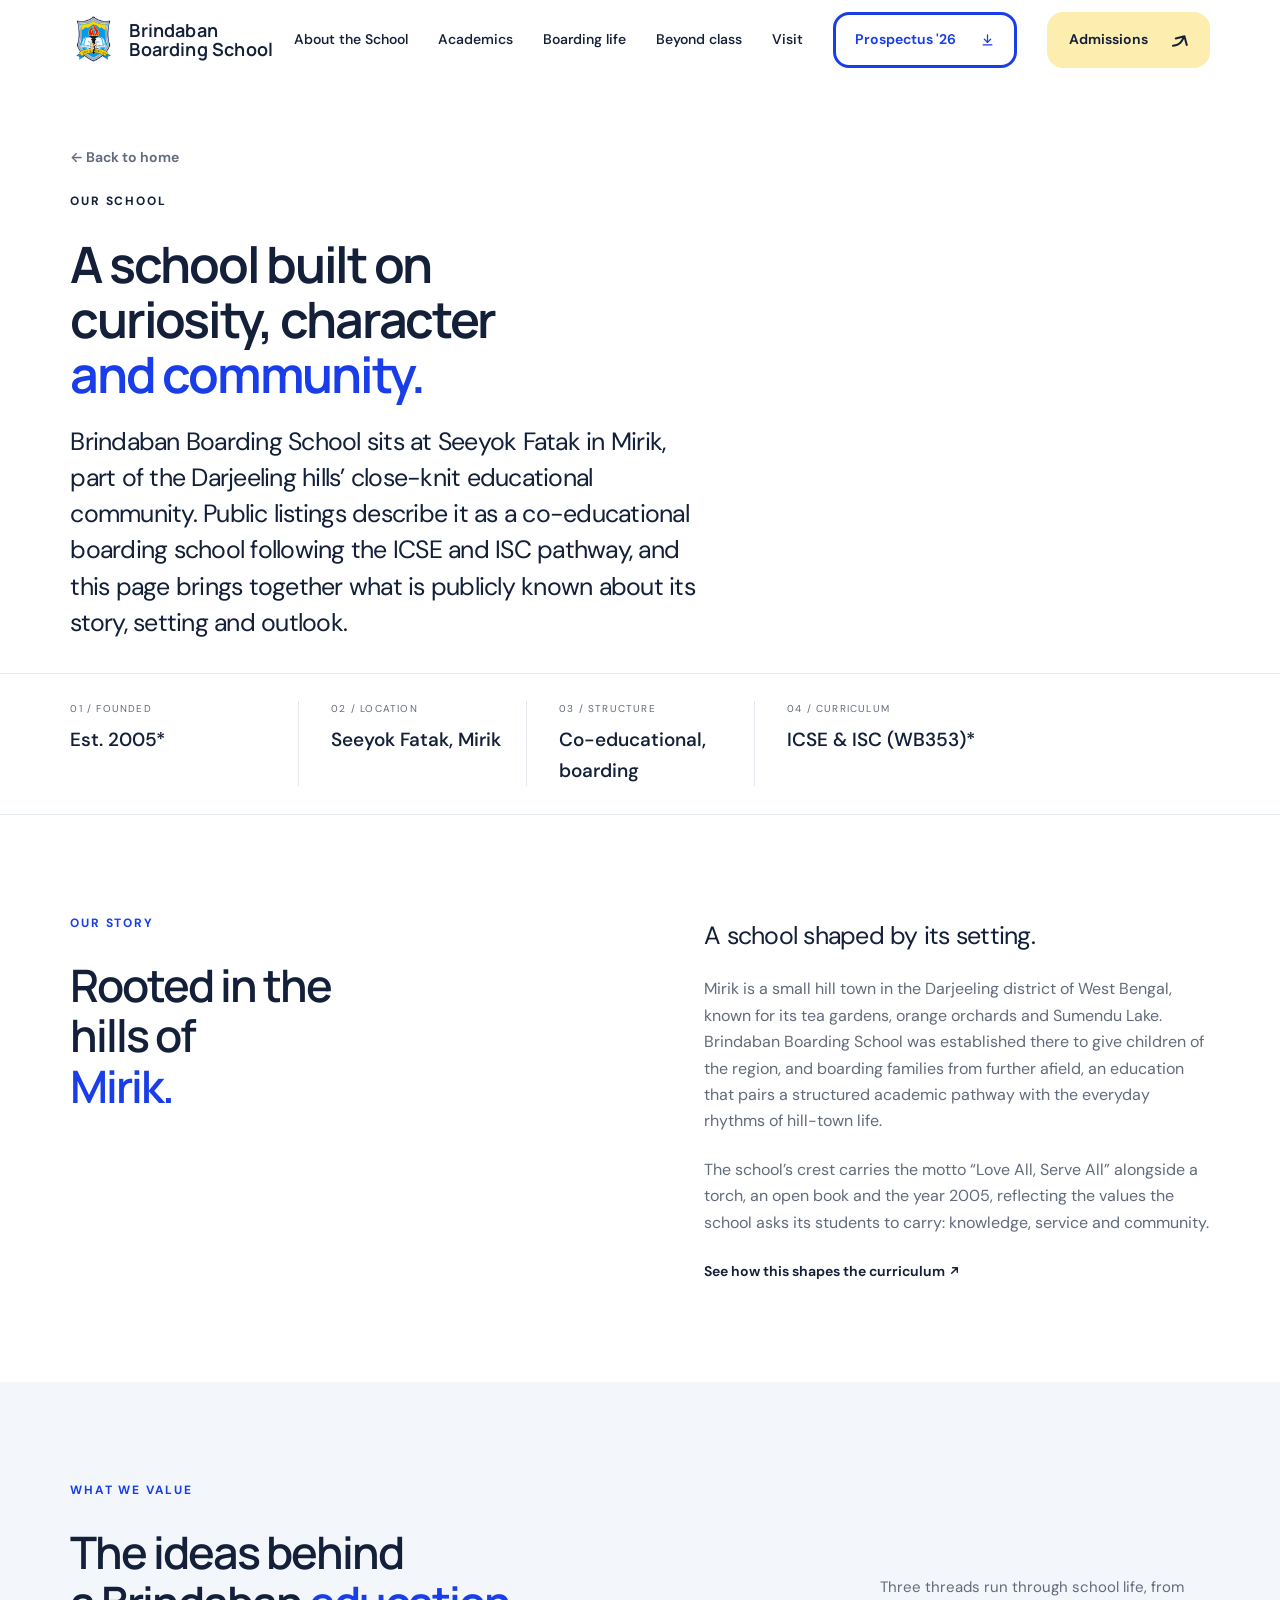
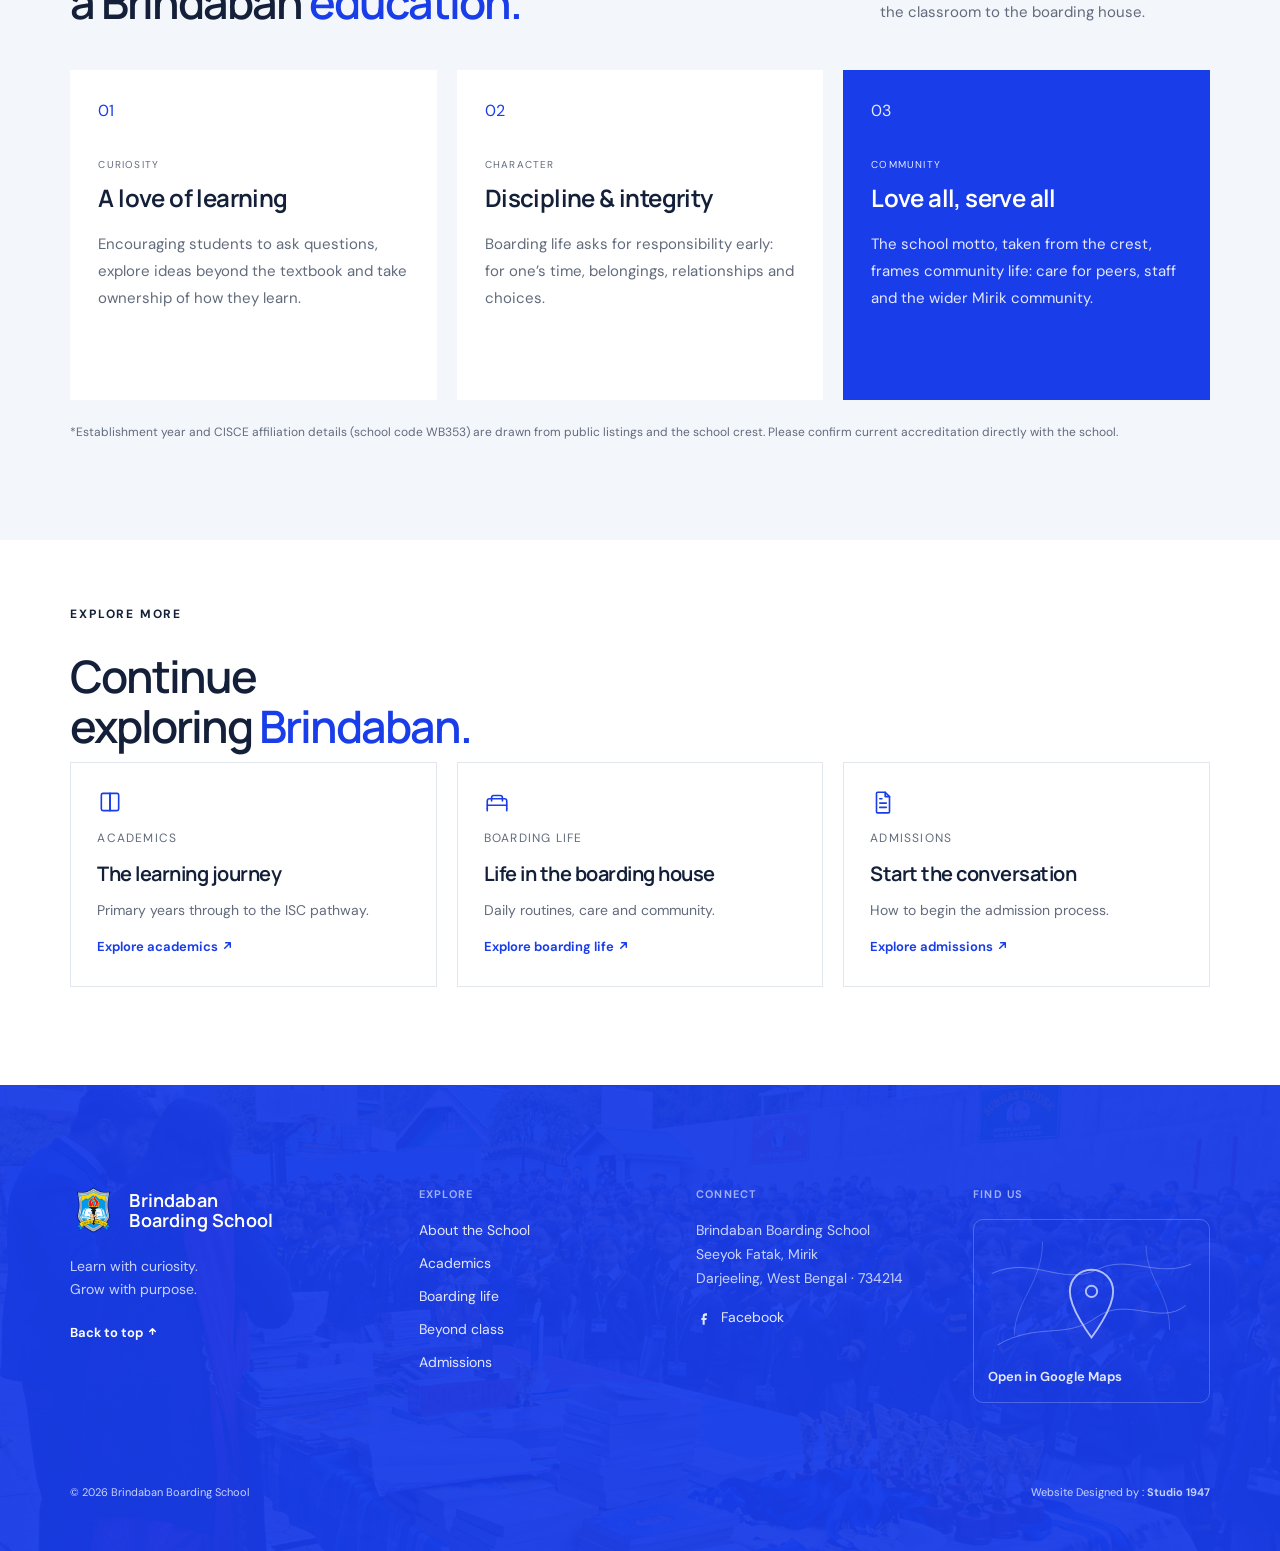
==== commit 2dbed80f: "Merge origin/main: keep remote's chevron removal + local yellow buttons Resolves conflicts between t" ====
--- a/about.html
+++ b/about.html
@@ -1,4 +1,4 @@
-<!doctype html><html lang="en"><head><meta charset="utf-8"><meta name="viewport" content="width=device-width, initial-scale=1"><title>About Brindaban Boarding School | Mirik</title><meta name="description" content="The story, setting and values behind Brindaban Boarding School in Seeyok Fatak, Mirik, Darjeeling."><meta property="og:title" content="About Brindaban Boarding School"><meta property="og:description" content="Rooted in the hills of Mirik: the story and values behind the school."><meta property="og:type" content="website"><meta name="twitter:card" content="summary"><link rel="icon" type="image/png" href="/logo.png"><link rel="stylesheet" href="/style.css"></head><body><a class="skip" href="#main">Skip to content</a><header><a class="brand" href="index.html" aria-label="Brindaban Boarding School home"><img class="logo" src="/logo.png" alt="Brindaban Boarding School crest"><span class="brand-name">Brindaban<span>Boarding School</span></span></a><button class="menu" aria-label="Open navigation" aria-expanded="false">Menu ☰</button><nav aria-label="Main navigation"><a href="about.html">About the School <svg class="nav-chevron" width="9" height="9" viewBox="0 0 10 10" fill="none" xmlns="http://www.w3.org/2000/svg" aria-hidden="true"><path d="M2 3.5L5 6.5L8 3.5" stroke="currentColor" stroke-width="1.4" stroke-linecap="round" stroke-linejoin="round"/></svg></a><a href="academics.html">Academics <svg class="nav-chevron" width="9" height="9" viewBox="0 0 10 10" fill="none" xmlns="http://www.w3.org/2000/svg" aria-hidden="true"><path d="M2 3.5L5 6.5L8 3.5" stroke="currentColor" stroke-width="1.4" stroke-linecap="round" stroke-linejoin="round"/></svg></a><a href="boarding.html">Boarding life</a><a href="life.html">Beyond class</a><a href="visit.html">Visit</a><button type="button" class="button outline small" data-open-prospectus>Prospectus '26 <svg width="15" height="15" viewBox="0 0 24 24" fill="none" stroke="currentColor" stroke-width="2" stroke-linecap="round" stroke-linejoin="round" aria-hidden="true"><path d="M12 3v12"/><path d="M7 10l5 5 5-5"/><path d="M5 19h14"/></svg></button><a class="button small btn-admissions" href="admissions.html">Admissions <span><svg class="swoosh-arrow" viewBox="0 0 36 26" fill="none" xmlns="http://www.w3.org/2000/svg" aria-hidden="true"><path d="M22.5084 11.7141L24.4576 12.8395L24.4576 12.8395L22.5084 11.7141ZM30.1455 1.66941C29.8238 0.468672 28.5896 -0.243902 27.3889 0.0778282L7.82173 5.32073C6.62099 5.64246 5.90842 6.87667 6.23015 8.0774C6.55188 9.27814 7.78608 9.99071 8.98682 9.66898L26.3798 5.00862L31.0402 22.4016C31.3619 23.6024 32.5961 24.3149 33.7968 23.9932C34.9976 23.6715 35.7102 22.4373 35.3884 21.2365L30.1455 1.66941ZM2.25098 21.1588C1.00788 21.1588 0.000159502 22.1665 0.000159502 23.4096C0.000159502 24.6527 1.00788 25.6604 2.25098 25.6604V23.4096V21.1588ZM22.5084 11.7141L24.4576 12.8395L29.9207 3.37737L27.9714 2.25195L26.0221 1.12654L20.5591 10.5887L22.5084 11.7141ZM22.5084 11.7141L20.5591 10.5887C16.7827 17.1295 9.80371 21.1588 2.25098 21.1588V23.4096V25.6604C11.412 25.6604 19.8771 20.7731 24.4576 12.8395L22.5084 11.7141Z" fill="currentColor"/></svg></span></a></nav></header><main id="main">
+<!doctype html><html lang="en"><head><meta charset="utf-8"><meta name="viewport" content="width=device-width, initial-scale=1"><title>About Brindaban Boarding School | Mirik</title><meta name="description" content="The story, setting and values behind Brindaban Boarding School in Seeyok Fatak, Mirik, Darjeeling."><meta property="og:title" content="About Brindaban Boarding School"><meta property="og:description" content="Rooted in the hills of Mirik: the story and values behind the school."><meta property="og:type" content="website"><meta name="twitter:card" content="summary"><link rel="icon" type="image/png" href="/logo.png"><link rel="stylesheet" href="/style.css"></head><body><a class="skip" href="#main">Skip to content</a><header><a class="brand" href="index.html" aria-label="Brindaban Boarding School home"><img class="logo" src="/logo.png" alt="Brindaban Boarding School crest"><span class="brand-name">Brindaban<span>Boarding School</span></span></a><button class="menu" aria-label="Open navigation" aria-expanded="false">Menu ☰</button><nav aria-label="Main navigation"><a href="about.html">About the School</a><a href="academics.html">Academics</a><a href="boarding.html">Boarding life</a><a href="life.html">Beyond class</a><a href="visit.html">Visit</a><button type="button" class="button outline small" data-open-prospectus>Prospectus '26 <svg width="15" height="15" viewBox="0 0 24 24" fill="none" stroke="currentColor" stroke-width="2" stroke-linecap="round" stroke-linejoin="round" aria-hidden="true"><path d="M12 3v12"/><path d="M7 10l5 5 5-5"/><path d="M5 19h14"/></svg></button><a class="button small btn-admissions" href="admissions.html">Admissions <span><svg class="swoosh-arrow" viewBox="0 0 36 26" fill="none" xmlns="http://www.w3.org/2000/svg" aria-hidden="true"><path d="M22.5084 11.7141L24.4576 12.8395L24.4576 12.8395L22.5084 11.7141ZM30.1455 1.66941C29.8238 0.468672 28.5896 -0.243902 27.3889 0.0778282L7.82173 5.32073C6.62099 5.64246 5.90842 6.87667 6.23015 8.0774C6.55188 9.27814 7.78608 9.99071 8.98682 9.66898L26.3798 5.00862L31.0402 22.4016C31.3619 23.6024 32.5961 24.3149 33.7968 23.9932C34.9976 23.6715 35.7102 22.4373 35.3884 21.2365L30.1455 1.66941ZM2.25098 21.1588C1.00788 21.1588 0.000159502 22.1665 0.000159502 23.4096C0.000159502 24.6527 1.00788 25.6604 2.25098 25.6604V23.4096V21.1588ZM22.5084 11.7141L24.4576 12.8395L29.9207 3.37737L27.9714 2.25195L26.0221 1.12654L20.5591 10.5887L22.5084 11.7141ZM22.5084 11.7141L20.5591 10.5887C16.7827 17.1295 9.80371 21.1588 2.25098 21.1588V23.4096V25.6604C11.412 25.6604 19.8771 20.7731 24.4576 12.8395L22.5084 11.7141Z" fill="currentColor"/></svg></span></a></nav></header><main id="main">
 <section class="section page-intro"><a class="text-link" href="index.html"><span class="back-arrow">←</span> Back to home</a><p class="eyebrow">OUR SCHOOL</p><h1>A school built on<br>curiosity, character<br><em>and community.</em></h1><p class="lead">Brindaban Boarding School sits at Seeyok Fatak in Mirik, part of the Darjeeling hills’ close-knit educational community. Public listings describe it as a co-educational boarding school following the ICSE and ISC pathway, and this page brings together what is publicly known about its story, setting and outlook.</p></section>
 <div class="facts"><div><span>01 / FOUNDED</span><strong>Est. 2005*</strong></div><div><span>02 / LOCATION</span><strong>Seeyok Fatak, Mirik</strong></div><div><span>03 / STRUCTURE</span><strong>Co-educational, boarding</strong></div><div><span>04 / CURRICULUM</span><strong>ICSE & ISC (WB353)*</strong></div></div>
 <section class="section about"><div><p class="eyebrow">OUR STORY</p><h2>Rooted in the<br>hills of<br><em>Mirik.</em></h2></div><div class="about-copy"><p class="lead">A school shaped by its setting.</p><p>Mirik is a small hill town in the Darjeeling district of West Bengal, known for its tea gardens, orange orchards and Sumendu Lake. Brindaban Boarding School was established there to give children of the region, and boarding families from further afield, an education that pairs a structured academic pathway with the everyday rhythms of hill-town life.</p><p>The school’s crest carries the motto “Love All, Serve All” alongside a torch, an open book and the year 2005, reflecting the values the school asks its students to carry: knowledge, service and community.</p><a href="academics.html" class="text-link">See how this shapes the curriculum <svg class="icon-arrow" width="13" height="13" viewBox="0 0 14 14" fill="none" xmlns="http://www.w3.org/2000/svg" aria-hidden="true"><path d="M4 10L10 4M10 4H5M10 4V9" stroke="currentColor" stroke-width="1.6" stroke-linecap="round" stroke-linejoin="round"/></svg></a></div></section>
--- a/style.css
+++ b/style.css
@@ -1,6 +1,6 @@
 @import url('https://fonts.googleapis.com/css2?family=DM+Sans:wght@400;450;500;550;600;650;700&family=Inter:wght@600&family=Manrope:wght@400;500;600;650;700;750;800&display=swap');
 :root{--blue:#193de8;--ink:#142039;--orange:#f5c518;--muted:#626b7c;--line:#e2e6ed;--pale:#f3f6fb}*{box-sizing:border-box}html{scroll-behavior:smooth;scroll-padding-top:80px}body{margin:0;background:#fff;color:var(--ink);font-family:'DM Sans',Arial,sans-serif;font-size:16px;line-height:1.65}a{color:inherit;text-decoration:none}button{font:inherit}a,button,summary{-webkit-tap-highlight-color:transparent}a:focus-visible,button:focus-visible,summary:focus-visible{outline:3px solid var(--orange);outline-offset:5px}p{margin:0 0 22px}h1,h2,h3{font-family:Manrope,Arial,sans-serif;letter-spacing:-.045em;line-height:1.13;margin:0}em{font-style:normal;color:var(--blue)}h1{font-size:clamp(37px,3.92vw,61px);font-weight:650;line-height:1.09}h2{font-size:clamp(35px,3.5vw,53px);font-weight:600}h3{font-size:24px;font-weight:650;letter-spacing:-.025em}header,.hero,.facts,.section,.visit{padding-left:max(5.5vw,24px);padding-right:max(5.5vw,24px)}header{height:80px;display:flex;align-items:center;justify-content:space-between;background:#fff;position:sticky;top:0;z-index:10}.brand{display:flex;gap:12px;align-items:center;font-family:Manrope,sans-serif}.brand-name{display:flex;flex-direction:column;font-size:18px;font-weight:650;letter-spacing:.01em;line-height:1.08}.icon-arrow{display:inline-block;vertical-align:-1px}.logo{width:47px;height:52px;object-fit:contain}nav{display:flex;align-items:center;gap:30px;font-size:14px;font-weight:550}
-.nav-chevron{margin-left:3px;vertical-align:-1px;color:var(--muted)}nav>a:not(.button):hover{color:var(--blue)}.button{display:inline-flex;justify-content:space-between;align-items:center;gap:16px;background:var(--blue);color:white;padding:17px 25px;font-size:14px;font-weight:650;border:3px solid var(--blue);border-radius:16px;transition:transform .2s,background .2s,border-color .2s}.button:hover{background:#102da9;border-color:#102da9;transform:translateY(-2px)}.button.outline{background:transparent;color:var(--blue);border-color:var(--blue)}.button.outline:hover{background:var(--blue);color:#fff}.button span{font-size:21px;line-height:1}.button.small{padding:13px 19px;gap:24px}.menu{display:none}.hero{display:grid;grid-template-columns:0.95fr 1.2fr;gap:4vw;padding-top:50px;padding-bottom:90px;align-items:center}.eyebrow{font-size:12px;letter-spacing:.15em;font-weight:700;line-height:1.7;margin-bottom:26px}.hero .eyebrow{color:var(--blue);display:flex;gap:9px;align-items:center;letter-spacing:.12em}.hero .eyebrow span{width:7px;height:7px;background:var(--orange)}.intro{max-width:470px;font-size:17px;color:var(--muted);margin-top:26px;line-height:1.8}.actions{display:flex;gap:30px;align-items:center;margin-top:30px}.text-link{font-size:14px;font-weight:650;display:inline-block}.text-link:hover{color:var(--blue)}.hero-note{display:flex;gap:14px;align-items:center;margin-top:48px}.hero-note p{font-size:13px;line-height:1.6;margin:0;color:var(--muted)}.hero-note strong{color:var(--ink);font-weight:500}.mini-mark{border:1px solid var(--line);border-radius:50%;width:45px;height:45px;display:grid;place-items:center;color:var(--blue);font-size:12px;font-weight:750}.hero-visual{align-self:stretch;height:auto;min-height:660px;margin-top:-20px;margin-bottom:-90px;position:relative;overflow:hidden;background:#214634;border-radius:48px 48px 48px 0}.hero-visual:after{content:'';position:absolute;inset:0;background:linear-gradient(180deg,rgba(10,20,60,.18),transparent 38%,rgba(19,45,169,.45) 68%,rgba(12,28,110,.82) 100%);pointer-events:none;z-index:1}
+nav>a:not(.button):hover{color:var(--blue)}.button{display:inline-flex;justify-content:space-between;align-items:center;gap:16px;background:var(--blue);color:white;padding:17px 25px;font-size:14px;font-weight:650;border:3px solid var(--blue);border-radius:16px;transition:transform .2s,background .2s,border-color .2s}.button:hover{background:#102da9;border-color:#102da9;transform:translateY(-2px)}.button.outline{background:transparent;color:var(--blue);border-color:var(--blue)}.button.outline:hover{background:var(--blue);color:#fff}.button span{font-size:21px;line-height:1}.button.small{padding:13px 19px;gap:24px}.menu{display:none}.hero{display:grid;grid-template-columns:0.95fr 1.2fr;gap:4vw;padding-top:50px;padding-bottom:90px;align-items:center}.eyebrow{font-size:12px;letter-spacing:.15em;font-weight:700;line-height:1.7;margin-bottom:26px}.hero .eyebrow{color:var(--blue);display:flex;gap:9px;align-items:center;letter-spacing:.12em}.hero .eyebrow span{width:7px;height:7px;background:var(--orange)}.intro{max-width:470px;font-size:17px;color:var(--muted);margin-top:26px;line-height:1.8}.actions{display:flex;gap:30px;align-items:center;margin-top:30px}.text-link{font-size:14px;font-weight:650;display:inline-block}.text-link:hover{color:var(--blue)}.hero-note{display:flex;gap:14px;align-items:center;margin-top:48px}.hero-note p{font-size:13px;line-height:1.6;margin:0;color:var(--muted)}.hero-note strong{color:var(--ink);font-weight:500}.mini-mark{border:1px solid var(--line);border-radius:50%;width:45px;height:45px;display:grid;place-items:center;color:var(--blue);font-size:12px;font-weight:750}.hero-visual{align-self:stretch;height:auto;min-height:660px;margin-top:-20px;margin-bottom:-90px;position:relative;overflow:hidden;background:#214634;border-radius:48px 48px 48px 0}.hero-visual:after{content:'';position:absolute;inset:0;background:linear-gradient(180deg,rgba(10,20,60,.18),transparent 38%,rgba(19,45,169,.45) 68%,rgba(12,28,110,.82) 100%);pointer-events:none;z-index:1}
 .hero-visual .slide{position:absolute;inset:0;opacity:0;transition:opacity 1.2s ease}
 .hero-visual .slide.active{opacity:1}.hero-visual img{width:100%;height:100%;object-fit:cover}.image-top,.image-bottom,.photo-label{position:absolute;z-index:2;color:white}.image-top{top:34px;left:36px;right:25px;font-size:11px;letter-spacing:.15em;display:flex;justify-content:space-between;padding-left:30px}.image-top span{letter-spacing:0}.image-bottom{left:30px;bottom:28px;right:30px;display:flex;justify-content:space-between;align-items:center;font-size:19px;line-height:1.4}.image-bottom strong{font-weight:650}.image-bottom a{background:var(--orange);color:var(--ink);width:51px;height:51px;display:grid;place-items:center;border-radius:50%;font-size:26px}.photo-label{font-size:10px;bottom:18px;left:30px;opacity:.8}.facts{display:grid;grid-template-columns:repeat(5,1fr);padding-top:27px;padding-bottom:28px;border-top:1px solid var(--line);border-bottom:1px solid var(--line)}.facts div{padding-left:32px;border-left:1px solid var(--line)}.facts div:first-child{padding-left:0;border:0}.facts span{display:block;font-size:10px;letter-spacing:.12em;color:var(--muted);margin-bottom:6px}.facts strong{font-size:19px;font-weight:550}.nowrap-fact{white-space:nowrap}
 .stat-count{white-space:nowrap;font-variant-numeric:tabular-nums}.section{padding-top:98px;padding-bottom:98px}.about{display:grid;grid-template-columns:1fr 1fr;gap:10vw}
@@ -39,7 +39,7 @@
 .footer-map:hover{border-color:rgba(255,255,255,.6);background:rgba(255,255,255,.05);text-decoration:none;opacity:1}
 .footer-map svg{width:100%;height:auto;display:block;margin-bottom:10px;color:#c9d3ff}
 .footer-map span{display:block;font-size:13px;font-weight:650;color:#fff;opacity:1}
-.sources{border:0;margin-top:15px}.sources summary{font-size:12px;padding:8px 30px 8px 0;display:inline-block;color:#c9d3ff}.sources summary:after{top:3px;font-size:17px;color:#fff}.sources p{font-size:12px;color:#dbe1ff}.sources p a{text-decoration:underline;color:#fff}.skip{position:fixed;left:15px;top:-100px;z-index:50;background:white;padding:12px;color:var(--blue)}.skip:focus{top:10px}@media(min-width:1600px){body{max-width:1800px;margin:auto}}@media(max-width:1100px){nav{gap:18px}.hero{gap:25px}.hero-visual{min-height:600px}h1{font-size:43px}.hero .eyebrow{font-size:10px}.actions{gap:18px}.image-top span{display:none}.facts strong{font-size:16px}.life-art span{font-size:30px}.section{padding-top:75px;padding-bottom:75px}}@media(max-width:800px){header{height:66px}.brand-name{font-size:16px}.logo{height:44px;width:40px}.menu{display:block;background:white;border:1px solid var(--line);padding:8px 12px;font-size:14px}nav{display:none;position:absolute;top:66px;left:0;right:0;background:white;padding:24px;box-shadow:0 12px 15px #16274912;align-items:stretch}nav.open{display:flex;flex-direction:column}nav>a{padding:8px}.hero{grid-template-columns:1fr;padding-top:36px;gap:35px;padding-bottom:35px}.hero-copy{max-width:600px}h1{font-size:clamp(35px,6.4vw,52px)}.hero .eyebrow{font-size:10px}.hero-note{display:none}.hero-visual{align-self:auto;height:440px;min-height:0;margin-top:0;margin-bottom:0;border-radius:32px 32px 32px 0}.image-top{padding-left:12px}.intro{font-size:16px;max-width:540px}.award-marquee{max-width:540px}.facts{grid-template-columns:1fr 1fr;gap:24px}.facts div:nth-child(3),.facts div:nth-child(5){border:0;padding:0}.facts strong{font-size:17px}.nowrap-fact{white-space:normal;font-size:14px}.facts span{font-size:9px}.facts div{padding-left:22px}.section{padding-top:60px;padding-bottom:60px}.about,.boarding,.admissions,.faq{grid-template-columns:1fr;gap:35px}.about h2 br{display:none}.about h2{max-width:440px}.section-heading{display:block}.section-heading>p{margin-top:24px;max-width:500px}.section-heading>.text-link{margin-top:20px}.academic-grid{grid-template-columns:1fr}.academic-grid article{min-height:270px}.card-number{margin-bottom:20px}.life-grid{grid-template-columns:1fr;gap:35px}.life-art{height:230px}.life-art span{font-size:45px}.visit{grid-template-columns:1fr;padding-top:55px;padding-bottom:55px;gap:40px}.location-type{border-left:0;border-top:1px solid #637eec;padding:30px 0 0}.location-type strong{font-size:80px;line-height:1.5}.location-type p{margin-bottom:0}.footer-top{grid-template-columns:1fr 1fr;gap:32px}.footer-brand{grid-column:1/-1}.footer-bottom{flex-direction:column;gap:10px}.actions{flex-wrap:wrap;gap:24px}.boarding-list article:last-child{padding-bottom:0}html{scroll-padding-top:70px}}@media(prefers-reduced-motion:reduce){html{scroll-behavior:auto}*{transition:none!important}}.page-intro{padding-top:64px;padding-bottom:10px}.page-intro .text-link{margin-bottom:22px;display:inline-block;color:var(--muted)}.back-arrow{font-family:'Inter',Arial,sans-serif;font-weight:600}.page-intro .lead{margin-top:22px;max-width:640px}.quick-links{display:grid;grid-template-columns:repeat(3,1fr);gap:20px}.quick-links a{background:white;border:1px solid var(--line);padding:26px 26px 28px;display:flex;flex-direction:column;gap:14px;transition:transform .2s,border-color .2s,background .2s}
+.sources{border:0;margin-top:15px}.sources summary{font-size:12px;padding:8px 30px 8px 0;display:inline-block;color:#c9d3ff}.sources summary:after{top:3px;font-size:17px;color:#fff}.sources p{font-size:12px;color:#dbe1ff}.sources p a{text-decoration:underline;color:#fff}.skip{position:fixed;left:15px;top:-100px;z-index:50;background:white;padding:12px;color:var(--blue)}.skip:focus{top:10px}@media(min-width:1600px){body{max-width:1800px;margin:auto}html{overflow-x:clip}footer{margin-inline:calc(50% - 50vw);padding-inline:calc(50vw - 50%)}}@media(max-width:1100px){nav{gap:18px}.hero{gap:25px}.hero-visual{min-height:600px}h1{font-size:43px}.hero .eyebrow{font-size:10px}.actions{gap:18px}.image-top span{display:none}.facts strong{font-size:16px}.life-art span{font-size:30px}.section{padding-top:75px;padding-bottom:75px}}@media(max-width:800px){header{height:66px}.brand-name{font-size:16px}.logo{height:44px;width:40px}.menu{display:block;background:white;border:1px solid var(--line);padding:8px 12px;font-size:14px}nav{display:none;position:absolute;top:66px;left:0;right:0;background:white;padding:24px;box-shadow:0 12px 15px #16274912;align-items:stretch}nav.open{display:flex;flex-direction:column}nav>a{padding:8px}.hero{grid-template-columns:1fr;padding-top:36px;gap:35px;padding-bottom:35px}.hero-copy{max-width:600px}h1{font-size:clamp(35px,6.4vw,52px)}.hero .eyebrow{font-size:10px}.hero-note{display:none}.hero-visual{align-self:auto;height:440px;min-height:0;margin-top:0;margin-bottom:0;border-radius:32px 32px 32px 0}.image-top{padding-left:12px}.intro{font-size:16px;max-width:540px}.award-marquee{max-width:540px}.facts{grid-template-columns:1fr 1fr;gap:24px}.facts div:nth-child(3),.facts div:nth-child(5){border:0;padding:0}.facts strong{font-size:17px}.nowrap-fact{white-space:normal;font-size:14px}.facts span{font-size:9px}.facts div{padding-left:22px}.section{padding-top:60px;padding-bottom:60px}.about,.boarding,.admissions,.faq{grid-template-columns:1fr;gap:35px}.about h2 br{display:none}.about h2{max-width:440px}.section-heading{display:block}.section-heading>p{margin-top:24px;max-width:500px}.section-heading>.text-link{margin-top:20px}.academic-grid{grid-template-columns:1fr}.academic-grid article{min-height:270px}.card-number{margin-bottom:20px}.life-grid{grid-template-columns:1fr;gap:35px}.life-art{height:230px}.life-art span{font-size:45px}.visit{grid-template-columns:1fr;padding-top:55px;padding-bottom:55px;gap:40px}.location-type{border-left:0;border-top:1px solid #637eec;padding:30px 0 0}.location-type strong{font-size:80px;line-height:1.5}.location-type p{margin-bottom:0}.footer-top{grid-template-columns:1fr 1fr;gap:32px}.footer-brand{grid-column:1/-1}.footer-bottom{flex-direction:column;gap:10px}.actions{flex-wrap:wrap;gap:24px}.boarding-list article:last-child{padding-bottom:0}html{scroll-padding-top:70px}}@media(prefers-reduced-motion:reduce){html{scroll-behavior:auto}*{transition:none!important}}.page-intro{padding-top:64px;padding-bottom:10px}.page-intro .text-link{margin-bottom:22px;display:inline-block;color:var(--muted)}.back-arrow{font-family:'Inter',Arial,sans-serif;font-weight:600}.page-intro .lead{margin-top:22px;max-width:640px}.quick-links{display:grid;grid-template-columns:repeat(3,1fr);gap:20px}.quick-links a{background:white;border:1px solid var(--line);padding:26px 26px 28px;display:flex;flex-direction:column;gap:14px;transition:transform .2s,border-color .2s,background .2s}
 .quick-links .qlink-icon{width:26px;height:26px;color:var(--blue);transition:color .2s}
 .award-marquee{margin-top:20px;max-width:470px;overflow:hidden;mask-image:linear-gradient(90deg,transparent,#000 8%,#000 92%,transparent);-webkit-mask-image:linear-gradient(90deg,transparent,#000 8%,#000 92%,transparent)}
 .award-track{display:flex;width:max-content;gap:14px;animation:award-scroll 28s linear infinite}
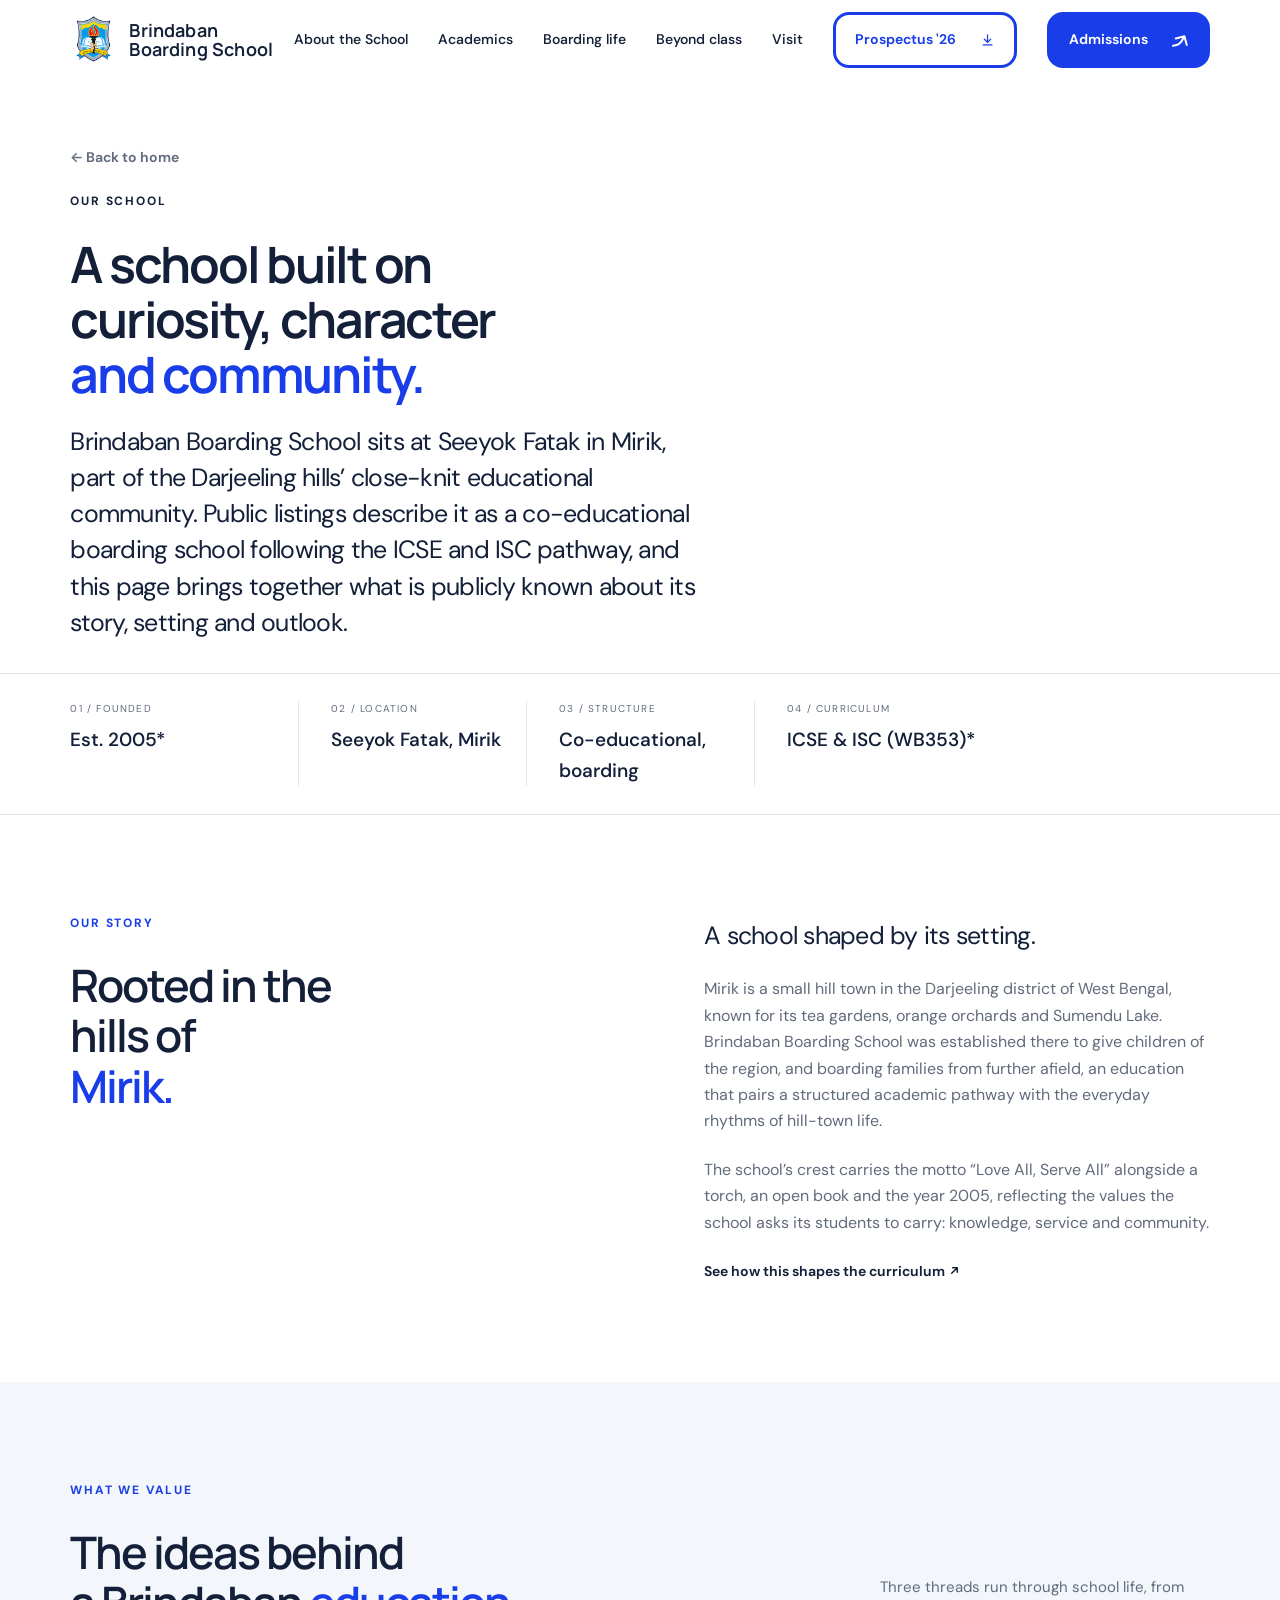
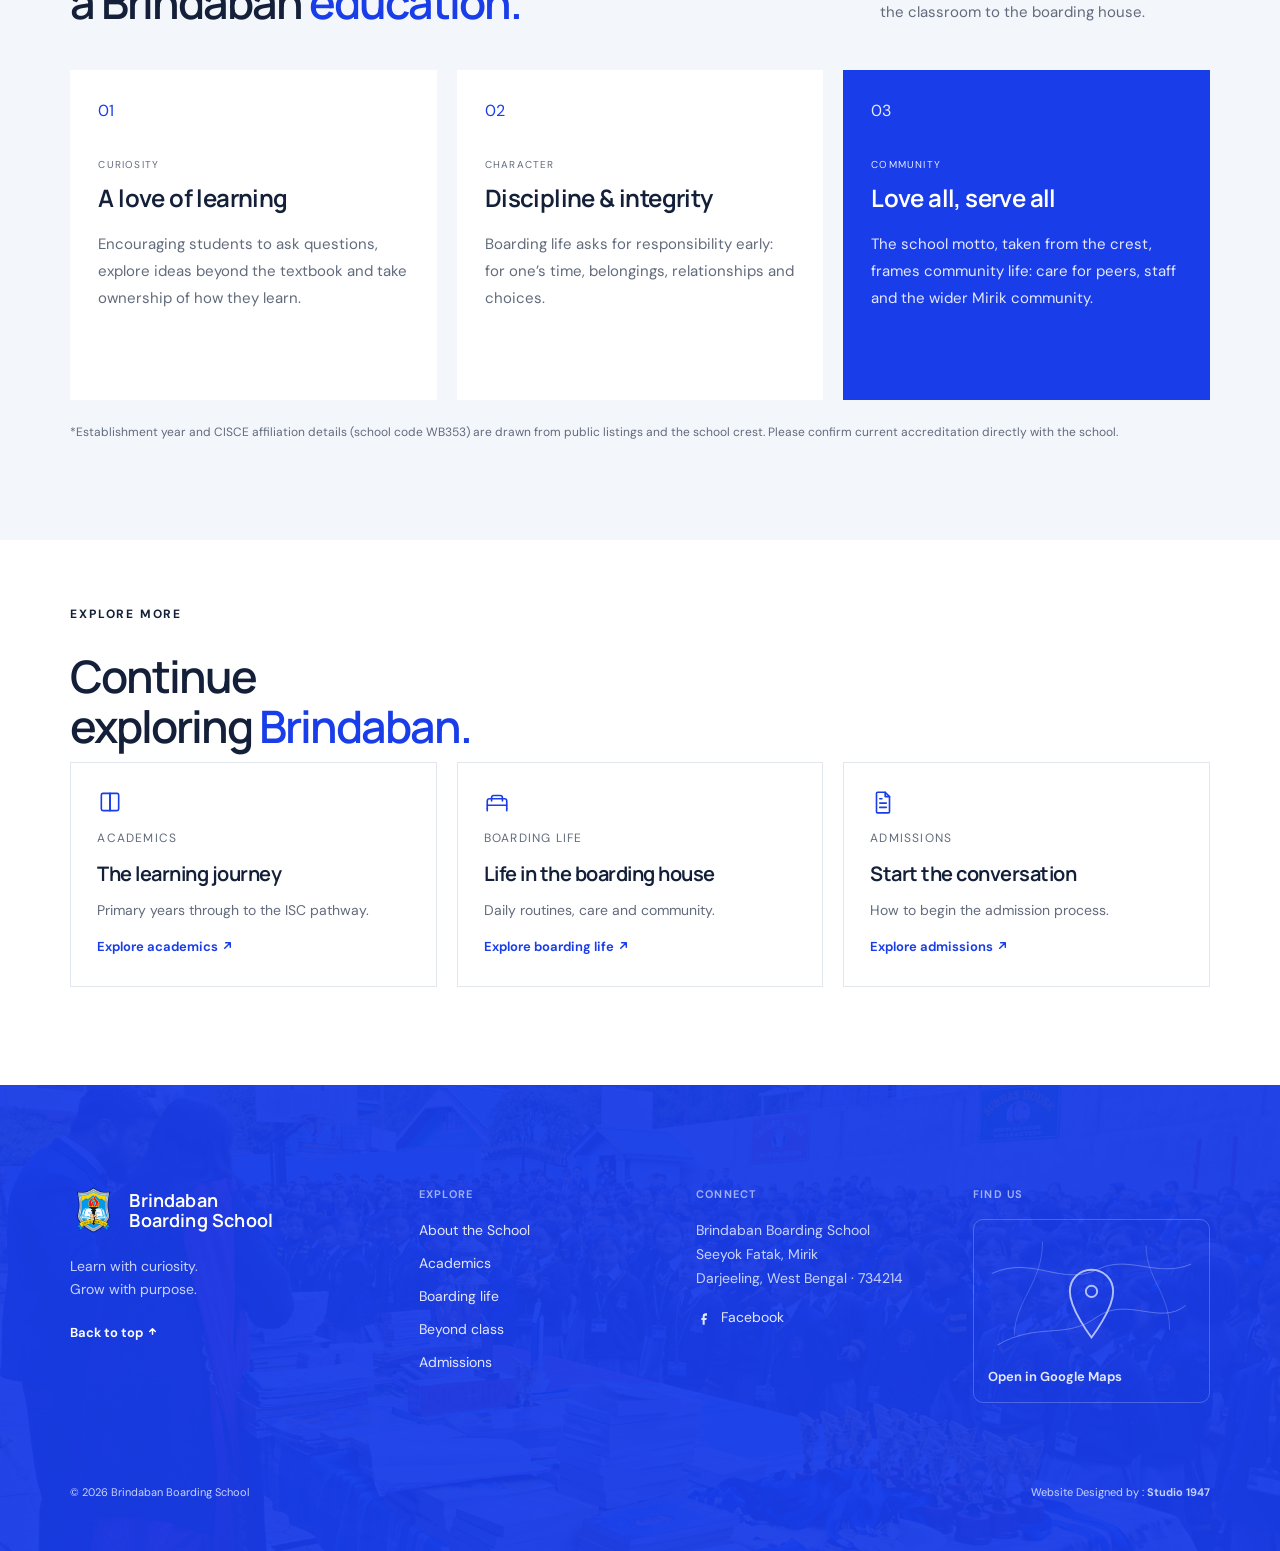
==== commit 64e2a01d: "Revert Admissions nav button back to blue Removes the pale yellow background change; back to the def" ====
--- a/about.html
+++ b/about.html
@@ -1,4 +1,4 @@
-<!doctype html><html lang="en"><head><meta charset="utf-8"><meta name="viewport" content="width=device-width, initial-scale=1"><title>About Brindaban Boarding School | Mirik</title><meta name="description" content="The story, setting and values behind Brindaban Boarding School in Seeyok Fatak, Mirik, Darjeeling."><meta property="og:title" content="About Brindaban Boarding School"><meta property="og:description" content="Rooted in the hills of Mirik: the story and values behind the school."><meta property="og:type" content="website"><meta name="twitter:card" content="summary"><link rel="icon" type="image/png" href="/logo.png"><link rel="stylesheet" href="/style.css"></head><body><a class="skip" href="#main">Skip to content</a><header><a class="brand" href="index.html" aria-label="Brindaban Boarding School home"><img class="logo" src="/logo.png" alt="Brindaban Boarding School crest"><span class="brand-name">Brindaban<span>Boarding School</span></span></a><button class="menu" aria-label="Open navigation" aria-expanded="false">Menu ☰</button><nav aria-label="Main navigation"><a href="about.html">About the School</a><a href="academics.html">Academics</a><a href="boarding.html">Boarding life</a><a href="life.html">Beyond class</a><a href="visit.html">Visit</a><button type="button" class="button outline small" data-open-prospectus>Prospectus '26 <svg width="15" height="15" viewBox="0 0 24 24" fill="none" stroke="currentColor" stroke-width="2" stroke-linecap="round" stroke-linejoin="round" aria-hidden="true"><path d="M12 3v12"/><path d="M7 10l5 5 5-5"/><path d="M5 19h14"/></svg></button><a class="button small btn-admissions" href="admissions.html">Admissions <span><svg class="swoosh-arrow" viewBox="0 0 36 26" fill="none" xmlns="http://www.w3.org/2000/svg" aria-hidden="true"><path d="M22.5084 11.7141L24.4576 12.8395L24.4576 12.8395L22.5084 11.7141ZM30.1455 1.66941C29.8238 0.468672 28.5896 -0.243902 27.3889 0.0778282L7.82173 5.32073C6.62099 5.64246 5.90842 6.87667 6.23015 8.0774C6.55188 9.27814 7.78608 9.99071 8.98682 9.66898L26.3798 5.00862L31.0402 22.4016C31.3619 23.6024 32.5961 24.3149 33.7968 23.9932C34.9976 23.6715 35.7102 22.4373 35.3884 21.2365L30.1455 1.66941ZM2.25098 21.1588C1.00788 21.1588 0.000159502 22.1665 0.000159502 23.4096C0.000159502 24.6527 1.00788 25.6604 2.25098 25.6604V23.4096V21.1588ZM22.5084 11.7141L24.4576 12.8395L29.9207 3.37737L27.9714 2.25195L26.0221 1.12654L20.5591 10.5887L22.5084 11.7141ZM22.5084 11.7141L20.5591 10.5887C16.7827 17.1295 9.80371 21.1588 2.25098 21.1588V23.4096V25.6604C11.412 25.6604 19.8771 20.7731 24.4576 12.8395L22.5084 11.7141Z" fill="currentColor"/></svg></span></a></nav></header><main id="main">
+<!doctype html><html lang="en"><head><meta charset="utf-8"><meta name="viewport" content="width=device-width, initial-scale=1"><title>About Brindaban Boarding School | Mirik</title><meta name="description" content="The story, setting and values behind Brindaban Boarding School in Seeyok Fatak, Mirik, Darjeeling."><meta property="og:title" content="About Brindaban Boarding School"><meta property="og:description" content="Rooted in the hills of Mirik: the story and values behind the school."><meta property="og:type" content="website"><meta name="twitter:card" content="summary"><link rel="icon" type="image/png" href="/logo.png"><link rel="stylesheet" href="/style.css"></head><body><a class="skip" href="#main">Skip to content</a><header><a class="brand" href="index.html" aria-label="Brindaban Boarding School home"><img class="logo" src="/logo.png" alt="Brindaban Boarding School crest"><span class="brand-name">Brindaban<span>Boarding School</span></span></a><button class="menu" aria-label="Open navigation" aria-expanded="false">Menu ☰</button><nav aria-label="Main navigation"><a href="about.html">About the School</a><a href="academics.html">Academics</a><a href="boarding.html">Boarding life</a><a href="life.html">Beyond class</a><a href="visit.html">Visit</a><button type="button" class="button outline small" data-open-prospectus>Prospectus '26 <svg width="15" height="15" viewBox="0 0 24 24" fill="none" stroke="currentColor" stroke-width="2" stroke-linecap="round" stroke-linejoin="round" aria-hidden="true"><path d="M12 3v12"/><path d="M7 10l5 5 5-5"/><path d="M5 19h14"/></svg></button><a class="button small" href="admissions.html">Admissions <span><svg class="swoosh-arrow" viewBox="0 0 36 26" fill="none" xmlns="http://www.w3.org/2000/svg" aria-hidden="true"><path d="M22.5084 11.7141L24.4576 12.8395L24.4576 12.8395L22.5084 11.7141ZM30.1455 1.66941C29.8238 0.468672 28.5896 -0.243902 27.3889 0.0778282L7.82173 5.32073C6.62099 5.64246 5.90842 6.87667 6.23015 8.0774C6.55188 9.27814 7.78608 9.99071 8.98682 9.66898L26.3798 5.00862L31.0402 22.4016C31.3619 23.6024 32.5961 24.3149 33.7968 23.9932C34.9976 23.6715 35.7102 22.4373 35.3884 21.2365L30.1455 1.66941ZM2.25098 21.1588C1.00788 21.1588 0.000159502 22.1665 0.000159502 23.4096C0.000159502 24.6527 1.00788 25.6604 2.25098 25.6604V23.4096V21.1588ZM22.5084 11.7141L24.4576 12.8395L29.9207 3.37737L27.9714 2.25195L26.0221 1.12654L20.5591 10.5887L22.5084 11.7141ZM22.5084 11.7141L20.5591 10.5887C16.7827 17.1295 9.80371 21.1588 2.25098 21.1588V23.4096V25.6604C11.412 25.6604 19.8771 20.7731 24.4576 12.8395L22.5084 11.7141Z" fill="currentColor"/></svg></span></a></nav></header><main id="main">
 <section class="section page-intro"><a class="text-link" href="index.html"><span class="back-arrow">←</span> Back to home</a><p class="eyebrow">OUR SCHOOL</p><h1>A school built on<br>curiosity, character<br><em>and community.</em></h1><p class="lead">Brindaban Boarding School sits at Seeyok Fatak in Mirik, part of the Darjeeling hills’ close-knit educational community. Public listings describe it as a co-educational boarding school following the ICSE and ISC pathway, and this page brings together what is publicly known about its story, setting and outlook.</p></section>
 <div class="facts"><div><span>01 / FOUNDED</span><strong>Est. 2005*</strong></div><div><span>02 / LOCATION</span><strong>Seeyok Fatak, Mirik</strong></div><div><span>03 / STRUCTURE</span><strong>Co-educational, boarding</strong></div><div><span>04 / CURRICULUM</span><strong>ICSE & ISC (WB353)*</strong></div></div>
 <section class="section about"><div><p class="eyebrow">OUR STORY</p><h2>Rooted in the<br>hills of<br><em>Mirik.</em></h2></div><div class="about-copy"><p class="lead">A school shaped by its setting.</p><p>Mirik is a small hill town in the Darjeeling district of West Bengal, known for its tea gardens, orange orchards and Sumendu Lake. Brindaban Boarding School was established there to give children of the region, and boarding families from further afield, an education that pairs a structured academic pathway with the everyday rhythms of hill-town life.</p><p>The school’s crest carries the motto “Love All, Serve All” alongside a torch, an open book and the year 2005, reflecting the values the school asks its students to carry: knowledge, service and community.</p><a href="academics.html" class="text-link">See how this shapes the curriculum <svg class="icon-arrow" width="13" height="13" viewBox="0 0 14 14" fill="none" xmlns="http://www.w3.org/2000/svg" aria-hidden="true"><path d="M4 10L10 4M10 4H5M10 4V9" stroke="currentColor" stroke-width="1.6" stroke-linecap="round" stroke-linejoin="round"/></svg></a></div></section>
--- a/style.css
+++ b/style.css
@@ -102,8 +102,6 @@
 .modal-box input{padding:12px 14px;border:1px solid var(--line);border-radius:10px;font-size:15px;font-family:inherit}
 .modal-box input:focus{outline:2px solid var(--blue);outline-offset:1px}
 .modal-box .button{justify-content:center;margin-top:6px}
-.btn-admissions{background:#fdeeb0;border-color:#fdeeb0;color:var(--ink)}
-.btn-admissions:hover{background:#f5c518;border-color:#f5c518}
 .hero-illustrated{position:relative;padding:0;min-height:640px;display:flex;align-items:center;overflow:hidden}
 .hero-illustration{position:absolute;inset:0;width:100%;height:100%;object-fit:cover;object-position:78% center;z-index:0}
 .hero-illustrated-copy{position:relative;z-index:1;max-width:560px;padding:80px max(5.5vw,24px)}
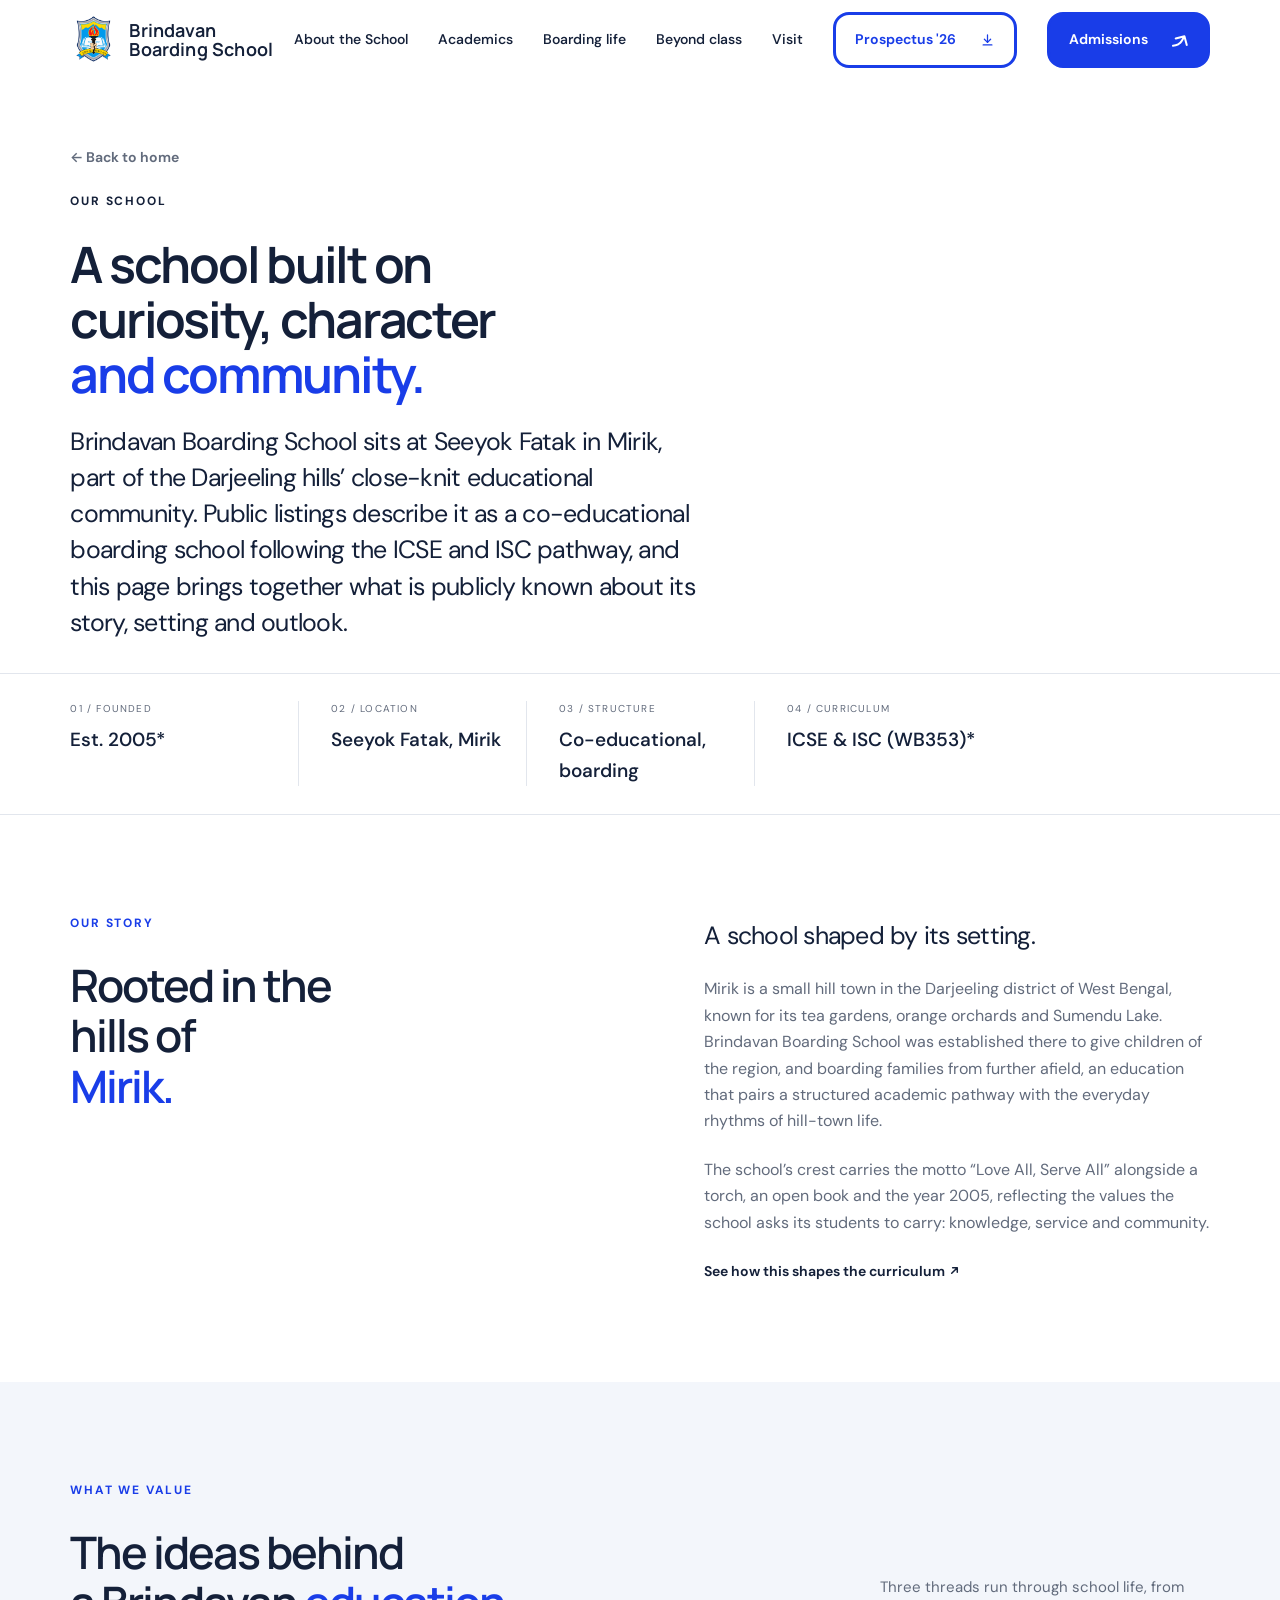
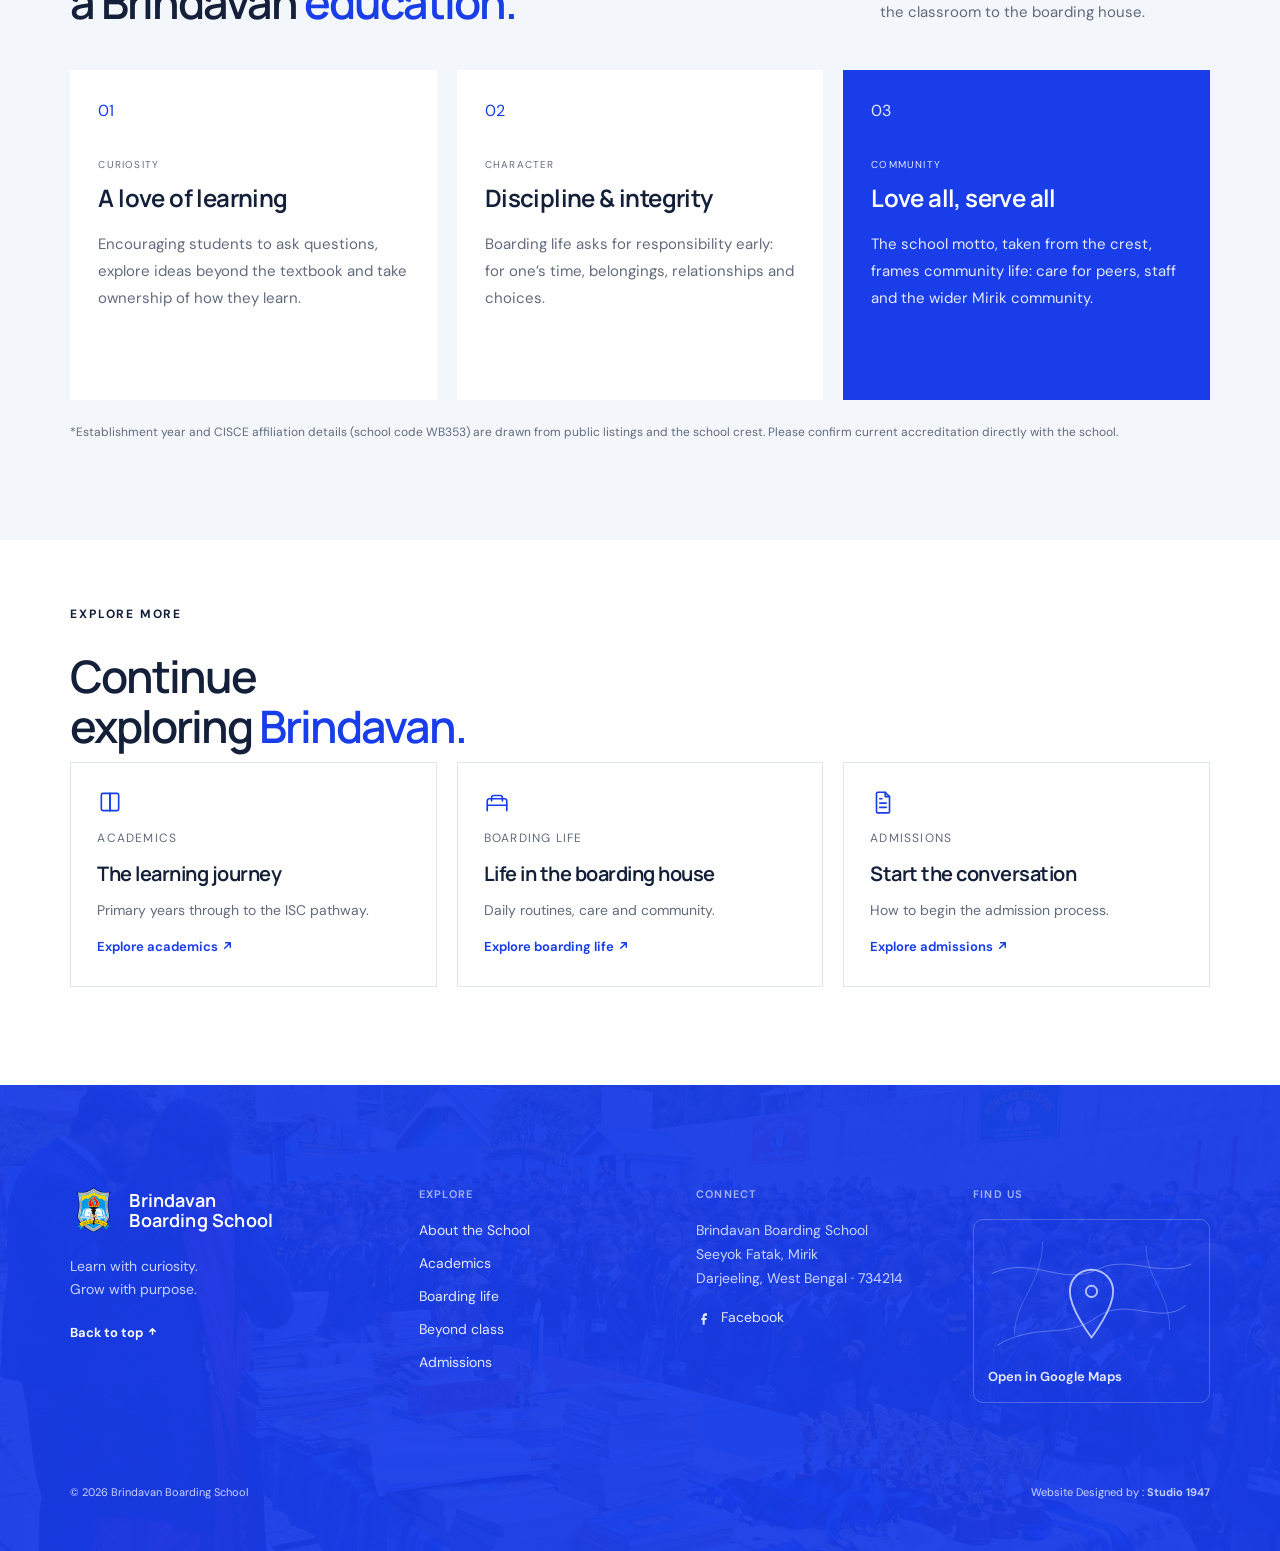
==== commit 75bdeec5: "style: format HTML files and normalize line endings across project files" ====
--- a/about.html
+++ b/about.html
@@ -1,15 +1,15 @@
-<!doctype html><html lang="en"><head><meta charset="utf-8"><meta name="viewport" content="width=device-width, initial-scale=1"><title>About Brindaban Boarding School | Mirik</title><meta name="description" content="The story, setting and values behind Brindaban Boarding School in Seeyok Fatak, Mirik, Darjeeling."><meta property="og:title" content="About Brindaban Boarding School"><meta property="og:description" content="Rooted in the hills of Mirik: the story and values behind the school."><meta property="og:type" content="website"><meta name="twitter:card" content="summary"><link rel="icon" type="image/png" href="/logo.png"><link rel="stylesheet" href="/style.css"></head><body><a class="skip" href="#main">Skip to content</a><header><a class="brand" href="index.html" aria-label="Brindaban Boarding School home"><img class="logo" src="/logo.png" alt="Brindaban Boarding School crest"><span class="brand-name">Brindaban<span>Boarding School</span></span></a><button class="menu" aria-label="Open navigation" aria-expanded="false">Menu ☰</button><nav aria-label="Main navigation"><a href="about.html">About the School</a><a href="academics.html">Academics</a><a href="boarding.html">Boarding life</a><a href="life.html">Beyond class</a><a href="visit.html">Visit</a><button type="button" class="button outline small" data-open-prospectus>Prospectus '26 <svg width="15" height="15" viewBox="0 0 24 24" fill="none" stroke="currentColor" stroke-width="2" stroke-linecap="round" stroke-linejoin="round" aria-hidden="true"><path d="M12 3v12"/><path d="M7 10l5 5 5-5"/><path d="M5 19h14"/></svg></button><a class="button small" href="admissions.html">Admissions <span><svg class="swoosh-arrow" viewBox="0 0 36 26" fill="none" xmlns="http://www.w3.org/2000/svg" aria-hidden="true"><path d="M22.5084 11.7141L24.4576 12.8395L24.4576 12.8395L22.5084 11.7141ZM30.1455 1.66941C29.8238 0.468672 28.5896 -0.243902 27.3889 0.0778282L7.82173 5.32073C6.62099 5.64246 5.90842 6.87667 6.23015 8.0774C6.55188 9.27814 7.78608 9.99071 8.98682 9.66898L26.3798 5.00862L31.0402 22.4016C31.3619 23.6024 32.5961 24.3149 33.7968 23.9932C34.9976 23.6715 35.7102 22.4373 35.3884 21.2365L30.1455 1.66941ZM2.25098 21.1588C1.00788 21.1588 0.000159502 22.1665 0.000159502 23.4096C0.000159502 24.6527 1.00788 25.6604 2.25098 25.6604V23.4096V21.1588ZM22.5084 11.7141L24.4576 12.8395L29.9207 3.37737L27.9714 2.25195L26.0221 1.12654L20.5591 10.5887L22.5084 11.7141ZM22.5084 11.7141L20.5591 10.5887C16.7827 17.1295 9.80371 21.1588 2.25098 21.1588V23.4096V25.6604C11.412 25.6604 19.8771 20.7731 24.4576 12.8395L22.5084 11.7141Z" fill="currentColor"/></svg></span></a></nav></header><main id="main">
-<section class="section page-intro"><a class="text-link" href="index.html"><span class="back-arrow">←</span> Back to home</a><p class="eyebrow">OUR SCHOOL</p><h1>A school built on<br>curiosity, character<br><em>and community.</em></h1><p class="lead">Brindaban Boarding School sits at Seeyok Fatak in Mirik, part of the Darjeeling hills’ close-knit educational community. Public listings describe it as a co-educational boarding school following the ICSE and ISC pathway, and this page brings together what is publicly known about its story, setting and outlook.</p></section>
+<!doctype html><html lang="en"><head><meta charset="utf-8"><meta name="viewport" content="width=device-width, initial-scale=1"><title>About Brindavan Boarding School | Mirik</title><meta name="description" content="The story, setting and values behind Brindavan Boarding School in Seeyok Fatak, Mirik, Darjeeling."><meta property="og:title" content="About Brindavan Boarding School"><meta property="og:description" content="Rooted in the hills of Mirik: the story and values behind the school."><meta property="og:type" content="website"><meta name="twitter:card" content="summary"><link rel="icon" type="image/png" href="/logo.png"><link rel="stylesheet" href="/style.css"></head><body><a class="skip" href="#main">Skip to content</a><header><a class="brand" href="index.html" aria-label="Brindavan Boarding School home"><img class="logo" src="/logo.png" alt="Brindavan Boarding School crest"><span class="brand-name">Brindavan<span>Boarding School</span></span></a><button class="menu" aria-label="Open navigation" aria-expanded="false">Menu ☰</button><nav aria-label="Main navigation"><a href="about.html">About the School</a><a href="academics.html">Academics</a><a href="boarding.html">Boarding life</a><a href="life.html">Beyond class</a><a href="visit.html">Visit</a><button type="button" class="button outline small" data-open-prospectus>Prospectus '26 <svg width="15" height="15" viewBox="0 0 24 24" fill="none" stroke="currentColor" stroke-width="2" stroke-linecap="round" stroke-linejoin="round" aria-hidden="true"><path d="M12 3v12"/><path d="M7 10l5 5 5-5"/><path d="M5 19h14"/></svg></button><a class="button small" href="admissions.html">Admissions <span><svg class="swoosh-arrow" viewBox="0 0 36 26" fill="none" xmlns="http://www.w3.org/2000/svg" aria-hidden="true"><path d="M22.5084 11.7141L24.4576 12.8395L24.4576 12.8395L22.5084 11.7141ZM30.1455 1.66941C29.8238 0.468672 28.5896 -0.243902 27.3889 0.0778282L7.82173 5.32073C6.62099 5.64246 5.90842 6.87667 6.23015 8.0774C6.55188 9.27814 7.78608 9.99071 8.98682 9.66898L26.3798 5.00862L31.0402 22.4016C31.3619 23.6024 32.5961 24.3149 33.7968 23.9932C34.9976 23.6715 35.7102 22.4373 35.3884 21.2365L30.1455 1.66941ZM2.25098 21.1588C1.00788 21.1588 0.000159502 22.1665 0.000159502 23.4096C0.000159502 24.6527 1.00788 25.6604 2.25098 25.6604V23.4096V21.1588ZM22.5084 11.7141L24.4576 12.8395L29.9207 3.37737L27.9714 2.25195L26.0221 1.12654L20.5591 10.5887L22.5084 11.7141ZM22.5084 11.7141L20.5591 10.5887C16.7827 17.1295 9.80371 21.1588 2.25098 21.1588V23.4096V25.6604C11.412 25.6604 19.8771 20.7731 24.4576 12.8395L22.5084 11.7141Z" fill="currentColor"/></svg></span></a></nav></header><main id="main">
+<section class="section page-intro"><a class="text-link" href="index.html"><span class="back-arrow">←</span> Back to home</a><p class="eyebrow">OUR SCHOOL</p><h1>A school built on<br>curiosity, character<br><em>and community.</em></h1><p class="lead">Brindavan Boarding School sits at Seeyok Fatak in Mirik, part of the Darjeeling hills’ close-knit educational community. Public listings describe it as a co-educational boarding school following the ICSE and ISC pathway, and this page brings together what is publicly known about its story, setting and outlook.</p></section>
 <div class="facts"><div><span>01 / FOUNDED</span><strong>Est. 2005*</strong></div><div><span>02 / LOCATION</span><strong>Seeyok Fatak, Mirik</strong></div><div><span>03 / STRUCTURE</span><strong>Co-educational, boarding</strong></div><div><span>04 / CURRICULUM</span><strong>ICSE & ISC (WB353)*</strong></div></div>
-<section class="section about"><div><p class="eyebrow">OUR STORY</p><h2>Rooted in the<br>hills of<br><em>Mirik.</em></h2></div><div class="about-copy"><p class="lead">A school shaped by its setting.</p><p>Mirik is a small hill town in the Darjeeling district of West Bengal, known for its tea gardens, orange orchards and Sumendu Lake. Brindaban Boarding School was established there to give children of the region, and boarding families from further afield, an education that pairs a structured academic pathway with the everyday rhythms of hill-town life.</p><p>The school’s crest carries the motto “Love All, Serve All” alongside a torch, an open book and the year 2005, reflecting the values the school asks its students to carry: knowledge, service and community.</p><a href="academics.html" class="text-link">See how this shapes the curriculum <svg class="icon-arrow" width="13" height="13" viewBox="0 0 14 14" fill="none" xmlns="http://www.w3.org/2000/svg" aria-hidden="true"><path d="M4 10L10 4M10 4H5M10 4V9" stroke="currentColor" stroke-width="1.6" stroke-linecap="round" stroke-linejoin="round"/></svg></a></div></section>
-<section class="section academics"><div class="section-heading"><div><p class="eyebrow">WHAT WE VALUE</p><h2>The ideas behind<br>a Brindaban <em>education.</em></h2></div><p>Three threads run through school life, from the classroom to the boarding house.</p></div><div class="academic-grid"><article><span class="card-number">01</span><span class="stage">CURIOSITY</span><h3>A love of learning</h3><p>Encouraging students to ask questions, explore ideas beyond the textbook and take ownership of how they learn.</p></article><article><span class="card-number">02</span><span class="stage">CHARACTER</span><h3>Discipline & integrity</h3><p>Boarding life asks for responsibility early: for one’s time, belongings, relationships and choices.</p></article><article class="blue-card"><span class="card-number">03</span><span class="stage">COMMUNITY</span><h3>Love all, serve all</h3><p>The school motto, taken from the crest, frames community life: care for peers, staff and the wider Mirik community.</p></article></div><p class="footnote">*Establishment year and CISCE affiliation details (school code WB353) are drawn from public listings and the school crest. Please confirm current accreditation directly with the school.</p></section>
-<section class="section page-intro"><p class="eyebrow">EXPLORE MORE</p><h2>Continue<br>exploring <em>Brindaban.</em></h2></section>
+<section class="section about"><div><p class="eyebrow">OUR STORY</p><h2>Rooted in the<br>hills of<br><em>Mirik.</em></h2></div><div class="about-copy"><p class="lead">A school shaped by its setting.</p><p>Mirik is a small hill town in the Darjeeling district of West Bengal, known for its tea gardens, orange orchards and Sumendu Lake. Brindavan Boarding School was established there to give children of the region, and boarding families from further afield, an education that pairs a structured academic pathway with the everyday rhythms of hill-town life.</p><p>The school’s crest carries the motto “Love All, Serve All” alongside a torch, an open book and the year 2005, reflecting the values the school asks its students to carry: knowledge, service and community.</p><a href="academics.html" class="text-link">See how this shapes the curriculum <svg class="icon-arrow" width="13" height="13" viewBox="0 0 14 14" fill="none" xmlns="http://www.w3.org/2000/svg" aria-hidden="true"><path d="M4 10L10 4M10 4H5M10 4V9" stroke="currentColor" stroke-width="1.6" stroke-linecap="round" stroke-linejoin="round"/></svg></a></div></section>
+<section class="section academics"><div class="section-heading"><div><p class="eyebrow">WHAT WE VALUE</p><h2>The ideas behind<br>a Brindavan <em>education.</em></h2></div><p>Three threads run through school life, from the classroom to the boarding house.</p></div><div class="academic-grid"><article><span class="card-number">01</span><span class="stage">CURIOSITY</span><h3>A love of learning</h3><p>Encouraging students to ask questions, explore ideas beyond the textbook and take ownership of how they learn.</p></article><article><span class="card-number">02</span><span class="stage">CHARACTER</span><h3>Discipline & integrity</h3><p>Boarding life asks for responsibility early: for one’s time, belongings, relationships and choices.</p></article><article class="blue-card"><span class="card-number">03</span><span class="stage">COMMUNITY</span><h3>Love all, serve all</h3><p>The school motto, taken from the crest, frames community life: care for peers, staff and the wider Mirik community.</p></article></div><p class="footnote">*Establishment year and CISCE affiliation details (school code WB353) are drawn from public listings and the school crest. Please confirm current accreditation directly with the school.</p></section>
+<section class="section page-intro"><p class="eyebrow">EXPLORE MORE</p><h2>Continue<br>exploring <em>Brindavan.</em></h2></section>
 <section class="section" style="padding-top:0"><div class="quick-links"><a href="academics.html"><svg class="qlink-icon" viewBox="0 0 24 24" fill="none" xmlns="http://www.w3.org/2000/svg" stroke="currentColor" stroke-width="1.5" stroke-linecap="round" stroke-linejoin="round" aria-hidden="true"><path d="M4 5.5C4 4.7 4.7 4 5.5 4H12v16H5.5C4.7 20 4 19.3 4 18.5v-13Z"/><path d="M20 5.5c0-.8-.7-1.5-1.5-1.5H12v16h6.5c.8 0 1.5-.7 1.5-1.5v-13Z"/></svg><span>ACADEMICS</span><h3>The learning journey</h3><p>Primary years through to the ISC pathway.</p><em>Explore academics <svg class="icon-arrow" width="13" height="13" viewBox="0 0 14 14" fill="none" xmlns="http://www.w3.org/2000/svg" aria-hidden="true"><path d="M4 10L10 4M10 4H5M10 4V9" stroke="currentColor" stroke-width="1.6" stroke-linecap="round" stroke-linejoin="round"/></svg></em></a><a href="boarding.html"><svg class="qlink-icon" viewBox="0 0 24 24" fill="none" xmlns="http://www.w3.org/2000/svg" stroke="currentColor" stroke-width="1.5" stroke-linecap="round" stroke-linejoin="round" aria-hidden="true"><path d="M3 18v-7a2 2 0 0 1 2-2h14a2 2 0 0 1 2 2v7"/><path d="M3 15h18"/><path d="M7 11V8a2 2 0 0 1 2-2h6a2 2 0 0 1 2 2v3"/><path d="M3 18v2M21 18v2"/></svg><span>BOARDING LIFE</span><h3>Life in the boarding house</h3><p>Daily routines, care and community.</p><em>Explore boarding life <svg class="icon-arrow" width="13" height="13" viewBox="0 0 14 14" fill="none" xmlns="http://www.w3.org/2000/svg" aria-hidden="true"><path d="M4 10L10 4M10 4H5M10 4V9" stroke="currentColor" stroke-width="1.6" stroke-linecap="round" stroke-linejoin="round"/></svg></em></a><a href="admissions.html"><svg class="qlink-icon" viewBox="0 0 24 24" fill="none" xmlns="http://www.w3.org/2000/svg" stroke="currentColor" stroke-width="1.5" stroke-linecap="round" stroke-linejoin="round" aria-hidden="true"><path d="M7 3h7l4 4v14a1 1 0 0 1-1 1H7a1 1 0 0 1-1-1V4a1 1 0 0 1 1-1Z"/><path d="M14 3v4h4"/><path d="M9 13h6M9 17h6M9 9h2"/></svg><span>ADMISSIONS</span><h3>Start the conversation</h3><p>How to begin the admission process.</p><em>Explore admissions <svg class="icon-arrow" width="13" height="13" viewBox="0 0 14 14" fill="none" xmlns="http://www.w3.org/2000/svg" aria-hidden="true"><path d="M4 10L10 4M10 4H5M10 4V9" stroke="currentColor" stroke-width="1.6" stroke-linecap="round" stroke-linejoin="round"/></svg></em></a></div></section>
-</main><footer><div class="footer-top"><div class="footer-brand"><a class="brand" href="index.html"><img class="logo" src="/logo.png" alt="Brindaban Boarding School crest"><span class="brand-name">Brindaban<span>Boarding School</span></span></a><p>Learn with curiosity.<br>Grow with purpose.</p><a href="#main" class="text-link">Back to top <svg class="icon-arrow" width="13" height="13" viewBox="0 0 14 14" fill="none" xmlns="http://www.w3.org/2000/svg" aria-hidden="true"><path d="M7 10V4M7 4L4 7M7 4L10 7" stroke="currentColor" stroke-width="1.6" stroke-linecap="round" stroke-linejoin="round"/></svg></a></div><div class="footer-col"><h4>EXPLORE</h4><a href="about.html">About the School</a><a href="academics.html">Academics</a><a href="boarding.html">Boarding life</a><a href="life.html">Beyond class</a><a href="admissions.html">Admissions</a></div><div class="footer-col footer-social"><h4>CONNECT</h4><address>Brindaban Boarding School<br>Seeyok Fatak, Mirik<br>Darjeeling, West Bengal &middot; 734214</address><a href="https://www.facebook.com/p/Brindavan-boarding-school-61574700620509/" target="_blank" rel="noopener"><svg width="16" height="16" viewBox="0 0 24 24" fill="none" xmlns="http://www.w3.org/2000/svg" aria-hidden="true"><path d="M16 8.5h-2c-.5 0-1 .5-1 1.2V12h3l-.4 3h-2.6v7h-3v-7H8v-3h2V9.3C10 7 11.6 5 14 5h2.5v3.5Z" fill="currentColor"/></svg> Facebook</a></div><div class="footer-col"><h4>FIND US</h4><a class="footer-map" href="https://www.google.com/maps/search/?api=1&amp;query=Brindavan+Boarding+School+Seeyok+Fatak+Mirik" target="_blank" rel="noopener"><svg viewBox="0 0 220 130" fill="none" xmlns="http://www.w3.org/2000/svg" aria-hidden="true">
+</main><footer><div class="footer-top"><div class="footer-brand"><a class="brand" href="index.html"><img class="logo" src="/logo.png" alt="Brindavan Boarding School crest"><span class="brand-name">Brindavan<span>Boarding School</span></span></a><p>Learn with curiosity.<br>Grow with purpose.</p><a href="#main" class="text-link">Back to top <svg class="icon-arrow" width="13" height="13" viewBox="0 0 14 14" fill="none" xmlns="http://www.w3.org/2000/svg" aria-hidden="true"><path d="M7 10V4M7 4L4 7M7 4L10 7" stroke="currentColor" stroke-width="1.6" stroke-linecap="round" stroke-linejoin="round"/></svg></a></div><div class="footer-col"><h4>EXPLORE</h4><a href="about.html">About the School</a><a href="academics.html">Academics</a><a href="boarding.html">Boarding life</a><a href="life.html">Beyond class</a><a href="admissions.html">Admissions</a></div><div class="footer-col footer-social"><h4>CONNECT</h4><address>Brindavan Boarding School<br>Seeyok Fatak, Mirik<br>Darjeeling, West Bengal &middot; 734214</address><a href="https://www.facebook.com/p/Brindavan-boarding-school-61574700620509/" target="_blank" rel="noopener"><svg width="16" height="16" viewBox="0 0 24 24" fill="none" xmlns="http://www.w3.org/2000/svg" aria-hidden="true"><path d="M16 8.5h-2c-.5 0-1 .5-1 1.2V12h3l-.4 3h-2.6v7h-3v-7H8v-3h2V9.3C10 7 11.6 5 14 5h2.5v3.5Z" fill="currentColor"/></svg> Facebook</a></div><div class="footer-col"><h4>FIND US</h4><a class="footer-map" href="https://www.google.com/maps/search/?api=1&amp;query=Brindavan+Boarding+School+Seeyok+Fatak+Mirik" target="_blank" rel="noopener"><svg viewBox="0 0 220 130" fill="none" xmlns="http://www.w3.org/2000/svg" aria-hidden="true">
 <path d="M4 42C48 22 78 57 118 37C150 22 180 47 216 32" stroke="currentColor" stroke-width="1" stroke-opacity=".45"/>
 <path d="M10 118C53 93 83 113 116 88C148 66 183 98 210 76" stroke="currentColor" stroke-width="1" stroke-opacity=".45"/>
 <path d="M58 8C58 52 28 72 28 108" stroke="currentColor" stroke-width="1" stroke-opacity=".3"/>
 <path d="M168 12C168 48 193 62 193 102" stroke="currentColor" stroke-width="1" stroke-opacity=".3"/>
 <path d="M110 38C123 38 133 48 133 61C133 80 110 110 110 110C110 110 87 80 87 61C87 48 97 38 110 38Z" stroke="currentColor" stroke-width="2"/>
 <circle cx="110" cy="61" r="6" stroke="currentColor" stroke-width="2"/>
-</svg><span>Open in Google Maps</span></a></div></div><div class="footer-bottom"><span>© <span id="year">2026</span> Brindaban Boarding School</span><span>Website Designed by : <a class="credit-link" href="https://www.1947.io" target="_blank" rel="noopener">Studio 1947</a></span></div></footer><script src="/script.js"></script><div class="modal-overlay" id="prospectus-modal" hidden><div class="modal-box" role="dialog" aria-modal="true" aria-labelledby="prospectus-title"><button type="button" class="modal-close" data-close-prospectus aria-label="Close">&times;</button><h3 id="prospectus-title">Get the Prospectus</h3><p>Share your details and we will send you the prospectus on WhatsApp.</p><form id="prospectus-form"><label>Full name<input type="text" name="name" required></label><label>WhatsApp number<input type="tel" name="whatsapp" required placeholder="+91 XXXXX XXXXX"></label><button type="submit" class="button">Send request</button></form></div></div></body></html>+</svg><span>Open in Google Maps</span></a></div></div><div class="footer-bottom"><span>© <span id="year">2026</span> Brindavan Boarding School</span><span>Website Designed by : <a class="credit-link" href="https://www.1947.io" target="_blank" rel="noopener">Studio 1947</a></span></div></footer><script src="/script.js"></script><div class="modal-overlay" id="prospectus-modal" hidden><div class="modal-box" role="dialog" aria-modal="true" aria-labelledby="prospectus-title"><button type="button" class="modal-close" data-close-prospectus aria-label="Close">&times;</button><h3 id="prospectus-title">Get the Prospectus</h3><p>Share your details and we will send you the prospectus on WhatsApp.</p><form id="prospectus-form"><label>Full name<input type="text" name="name" required></label><label>WhatsApp number<input type="tel" name="whatsapp" required placeholder="+91 XXXXX XXXXX"></label><button type="submit" class="button">Send request</button></form></div></div></body></html>
--- a/style.css
+++ b/style.css
@@ -1,10 +1,10 @@
 @import url('https://fonts.googleapis.com/css2?family=DM+Sans:wght@400;450;500;550;600;650;700&family=Inter:wght@600&family=Manrope:wght@400;500;600;650;700;750;800&display=swap');
-:root{--blue:#193de8;--ink:#142039;--orange:#f5c518;--muted:#626b7c;--line:#e2e6ed;--pale:#f3f6fb}*{box-sizing:border-box}html{scroll-behavior:smooth;scroll-padding-top:80px}body{margin:0;background:#fff;color:var(--ink);font-family:'DM Sans',Arial,sans-serif;font-size:16px;line-height:1.65}a{color:inherit;text-decoration:none}button{font:inherit}a,button,summary{-webkit-tap-highlight-color:transparent}a:focus-visible,button:focus-visible,summary:focus-visible{outline:3px solid var(--orange);outline-offset:5px}p{margin:0 0 22px}h1,h2,h3{font-family:Manrope,Arial,sans-serif;letter-spacing:-.045em;line-height:1.13;margin:0}em{font-style:normal;color:var(--blue)}h1{font-size:clamp(37px,3.92vw,61px);font-weight:650;line-height:1.09}h2{font-size:clamp(35px,3.5vw,53px);font-weight:600}h3{font-size:24px;font-weight:650;letter-spacing:-.025em}header,.hero,.facts,.section,.visit{padding-left:max(5.5vw,24px);padding-right:max(5.5vw,24px)}header{height:80px;display:flex;align-items:center;justify-content:space-between;background:#fff;position:sticky;top:0;z-index:10}.brand{display:flex;gap:12px;align-items:center;font-family:Manrope,sans-serif}.brand-name{display:flex;flex-direction:column;font-size:18px;font-weight:650;letter-spacing:.01em;line-height:1.08}.icon-arrow{display:inline-block;vertical-align:-1px}.logo{width:47px;height:52px;object-fit:contain}nav{display:flex;align-items:center;gap:30px;font-size:14px;font-weight:550}
+:root{--blue:#193de8;--ink:#142039;--orange:#f5c518;--muted:#626b7c;--line:#e2e6ed;--pale:#f3f6fb}*{box-sizing:border-box}html{scroll-behavior:smooth;scroll-padding-top:80px;overflow-x:clip}body{margin:0;background:#fff;color:var(--ink);font-family:'DM Sans',Arial,sans-serif;font-size:16px;line-height:1.65}a{color:inherit;text-decoration:none}button{font:inherit}a,button,summary{-webkit-tap-highlight-color:transparent}a:focus-visible,button:focus-visible,summary:focus-visible{outline:3px solid var(--orange);outline-offset:5px}p{margin:0 0 22px}h1,h2,h3{font-family:Manrope,Arial,sans-serif;letter-spacing:-.045em;line-height:1.13;margin:0}em{font-style:normal;color:var(--blue)}h1{font-size:clamp(37px,3.92vw,61px);font-weight:650;line-height:1.09}h2{font-size:clamp(35px,3.5vw,53px);font-weight:600}h3{font-size:24px;font-weight:650;letter-spacing:-.025em}header,.hero,.facts,.section,.visit{padding-left:max(5.5vw,24px);padding-right:max(5.5vw,24px)}header{height:80px;display:flex;align-items:center;justify-content:space-between;background:#fff;position:sticky;top:0;z-index:10}.brand{display:flex;gap:12px;align-items:center;font-family:Manrope,sans-serif}.brand-name{display:flex;flex-direction:column;font-size:18px;font-weight:650;letter-spacing:.01em;line-height:1.08}.icon-arrow{display:inline-block;vertical-align:-1px}.logo{width:47px;height:52px;object-fit:contain}nav{display:flex;align-items:center;gap:30px;font-size:14px;font-weight:550}
 nav>a:not(.button):hover{color:var(--blue)}.button{display:inline-flex;justify-content:space-between;align-items:center;gap:16px;background:var(--blue);color:white;padding:17px 25px;font-size:14px;font-weight:650;border:3px solid var(--blue);border-radius:16px;transition:transform .2s,background .2s,border-color .2s}.button:hover{background:#102da9;border-color:#102da9;transform:translateY(-2px)}.button.outline{background:transparent;color:var(--blue);border-color:var(--blue)}.button.outline:hover{background:var(--blue);color:#fff}.button span{font-size:21px;line-height:1}.button.small{padding:13px 19px;gap:24px}.menu{display:none}.hero{display:grid;grid-template-columns:0.95fr 1.2fr;gap:4vw;padding-top:50px;padding-bottom:90px;align-items:center}.eyebrow{font-size:12px;letter-spacing:.15em;font-weight:700;line-height:1.7;margin-bottom:26px}.hero .eyebrow{color:var(--blue);display:flex;gap:9px;align-items:center;letter-spacing:.12em}.hero .eyebrow span{width:7px;height:7px;background:var(--orange)}.intro{max-width:470px;font-size:17px;color:var(--muted);margin-top:26px;line-height:1.8}.actions{display:flex;gap:30px;align-items:center;margin-top:30px}.text-link{font-size:14px;font-weight:650;display:inline-block}.text-link:hover{color:var(--blue)}.hero-note{display:flex;gap:14px;align-items:center;margin-top:48px}.hero-note p{font-size:13px;line-height:1.6;margin:0;color:var(--muted)}.hero-note strong{color:var(--ink);font-weight:500}.mini-mark{border:1px solid var(--line);border-radius:50%;width:45px;height:45px;display:grid;place-items:center;color:var(--blue);font-size:12px;font-weight:750}.hero-visual{align-self:stretch;height:auto;min-height:660px;margin-top:-20px;margin-bottom:-90px;position:relative;overflow:hidden;background:#214634;border-radius:48px 48px 48px 0}.hero-visual:after{content:'';position:absolute;inset:0;background:linear-gradient(180deg,rgba(10,20,60,.18),transparent 38%,rgba(19,45,169,.45) 68%,rgba(12,28,110,.82) 100%);pointer-events:none;z-index:1}
 .hero-visual .slide{position:absolute;inset:0;opacity:0;transition:opacity 1.2s ease}
 .hero-visual .slide.active{opacity:1}.hero-visual img{width:100%;height:100%;object-fit:cover}.image-top,.image-bottom,.photo-label{position:absolute;z-index:2;color:white}.image-top{top:34px;left:36px;right:25px;font-size:11px;letter-spacing:.15em;display:flex;justify-content:space-between;padding-left:30px}.image-top span{letter-spacing:0}.image-bottom{left:30px;bottom:28px;right:30px;display:flex;justify-content:space-between;align-items:center;font-size:19px;line-height:1.4}.image-bottom strong{font-weight:650}.image-bottom a{background:var(--orange);color:var(--ink);width:51px;height:51px;display:grid;place-items:center;border-radius:50%;font-size:26px}.photo-label{font-size:10px;bottom:18px;left:30px;opacity:.8}.facts{display:grid;grid-template-columns:repeat(5,1fr);padding-top:27px;padding-bottom:28px;border-top:1px solid var(--line);border-bottom:1px solid var(--line)}.facts div{padding-left:32px;border-left:1px solid var(--line)}.facts div:first-child{padding-left:0;border:0}.facts span{display:block;font-size:10px;letter-spacing:.12em;color:var(--muted);margin-bottom:6px}.facts strong{font-size:19px;font-weight:550}.nowrap-fact{white-space:nowrap}
 .stat-count{white-space:nowrap;font-variant-numeric:tabular-nums}.section{padding-top:98px;padding-bottom:98px}.about{display:grid;grid-template-columns:1fr 1fr;gap:10vw}
-#about{background:#fff}
+#about{position:relative;z-index:1;padding-bottom:clamp(20px,2vw,36px)}
 .about-single{display:block}
 #about .about-text{max-width:none}
 #about .lead{font-size:clamp(58px,7.2vw,108px);line-height:1.15;letter-spacing:-.03em;max-width:100%;white-space:normal;word-break:keep-all;color:var(--blue);font-weight:650}
@@ -12,16 +12,16 @@
 #about .lead mark{background:var(--orange);color:var(--blue);padding:0 6px;box-decoration-break:clone;-webkit-box-decoration-break:clone}
 #about .about-copy>p:not(.lead){max-width:640px}
 #about .values{max-width:640px}
-#explore-school{padding-left:0;padding-right:0}
-#explore-school .about-illustration img{width:100%;height:auto;display:block;margin-bottom:56px}
+#explore-school{padding-left:0;padding-right:0;padding-top:0}
+#explore-school .about-illustration{position:relative;container-type:inline-size;margin-top:max(-5vw,-90px);margin-bottom:56px}#explore-school .about-illustration img{width:100%;height:auto;display:block;-webkit-mask-image:linear-gradient(to bottom,transparent,#000 12%);mask-image:linear-gradient(to bottom,transparent,#000 12%)}#explore-school .welcome-overlay{position:absolute;left:7.4cqw;top:50%;transform:translateY(-58%);z-index:1}#explore-school .welcome-eyebrow{margin:0 0 1.33cqw;font-family:'DM Sans',Arial,sans-serif;font-size:max(8px,1.134cqw);font-weight:700;letter-spacing:.12em;line-height:1.2;color:#4f8bcb}#explore-school .welcome-title{margin:0;max-width:none;font-family:Manrope,Arial,sans-serif;font-size:max(14px,4.69cqw);font-weight:600;letter-spacing:-.035em;line-height:1.13;color:#1d3a6a}
 #explore-school .explore-school-body{padding:0 max(5.5vw,24px)}
-@media(max-width:800px){#about .about-text{max-width:100%}#about .lead{font-size:clamp(13px,3.8vw,16px);line-height:1.3}.lead-warp{height:clamp(70px,20vw,90px)}#explore-school .about-illustration img{margin-bottom:36px}}
+@media(max-width:800px){#about .about-text{max-width:100%}#about .lead{font-size:clamp(13px,3.8vw,16px);line-height:1.3}.lead-warp{height:clamp(70px,20vw,90px)}#explore-school .about-illustration{margin-top:0;margin-bottom:36px}}
 .about .eyebrow,.section-heading .eyebrow,.faq .eyebrow{color:var(--blue)}.about-copy{padding-top:5px}.lead{font-size:25px;line-height:1.45;letter-spacing:-.03em}.about-copy>p:not(.lead){color:var(--muted)}.values{display:flex;gap:12px;margin-top:30px}.values span{border:1px solid var(--line);padding:6px 15px;border-radius:30px;font-size:13px}
-.value-cards{display:grid;grid-template-columns:repeat(3,1fr);gap:14px;margin-top:30px;max-width:640px}
-.value-card{background:#faf6ec;border:1px solid var(--line);border-radius:14px 0 14px 14px;padding:20px 16px;display:flex;flex-direction:column;gap:12px}
-.value-card svg{width:26px;height:26px;color:var(--blue)}
-.value-card span{font-size:14px;font-weight:650;color:var(--ink)}
-@media(max-width:500px){.value-cards{grid-template-columns:1fr;max-width:100%}.value-card{flex-direction:row;align-items:center;gap:14px}}.academics{background:var(--pale)}.section-heading{display:flex;justify-content:space-between;gap:35px;align-items:end;margin-bottom:42px}.section-heading>p{max-width:330px;font-size:15px;color:var(--muted);margin-bottom:3px}.academic-grid{display:grid;grid-template-columns:repeat(3,1fr);gap:20px}.academic-grid article{background:white;padding:28px 28px 30px;position:relative;min-height:330px;display:flex;flex-direction:column}.card-number{font-size:16px;color:var(--blue);margin-bottom:33px}.stage{font-size:10px;letter-spacing:.12em;color:var(--muted);margin-bottom:10px}.academic-grid h3{margin-bottom:20px}.academic-grid p{font-size:15px;color:var(--muted);line-height:1.8}.academic-grid a{font-size:13px;font-weight:650;margin-top:auto;padding-top:20px;border-top:1px solid var(--line)}.academic-grid .blue-card{background:var(--blue);color:white}.blue-card p,.blue-card .stage,.blue-card .card-number{color:#e4e8ff}.blue-card a{border-color:#6a80f1}.footnote{font-size:12px;line-height:1.7;color:var(--muted);margin:22px 0 0}.boarding{background:#122240;color:#fff;display:grid;grid-template-columns:1fr 1fr;gap:10vw}.boarding em{color:#ffd966}.boarding-title>p:not(.eyebrow){max-width:445px;margin:26px 0 30px;color:#bcc6d9}.boarding .eyebrow{color:#b4c3ea}.orange{background:var(--orange);color:#132039;border-color:var(--orange)}.orange:hover{background:#ffd966;border-color:#ffd966}.boarding-list{padding-top:5px}.boarding-list article{display:flex;gap:26px;padding:28px 0;border-top:1px solid #39445c}.boarding-list article>span{color:#ffd966;font-size:13px}.boarding-list h3{font-size:23px;margin-bottom:12px}.boarding-list p{font-size:15px;color:#bcc6d9;margin:0}.life-grid{display:grid;grid-template-columns:repeat(3,1fr);gap:25px}.life-art{height:235px;padding:29px;display:flex;align-items:end;justify-content:space-between;margin-bottom:24px;overflow:hidden}.life-art span{font-family:Manrope,sans-serif;font-size:38px;line-height:1.08;font-weight:800;letter-spacing:-.045em}.life-art b{font-size:13px;font-weight:500;align-self:start}.orange-art{background:#f5c518;color:#152345}.blue-art{background:#244be8;color:#fff}.light-art{background:#eaf0ff;color:#1b41da}.life-grid h3{font-size:22px;margin-bottom:14px}.life-grid p{font-size:15px;color:var(--muted)}.admissions{display:grid;grid-template-columns:1fr 1fr;gap:9vw;background:#f3f6fb}.admissions>div>p:not(.eyebrow):not(.footnote){color:var(--muted);margin-top:25px;max-width:460px}.admissions .eyebrow{color:var(--blue)}.steps{padding:0;margin:0;list-style:none}.steps li{display:flex;gap:23px;border-bottom:1px solid #d8deea;padding:28px 0}.steps li:first-child{padding-top:4px}.steps li>span{width:36px;height:36px;border:1px solid #c7d0e9;color:var(--blue);border-radius:50%;display:grid;place-items:center;flex-shrink:0;font-size:12px}.steps h3{font-size:22px;margin:3px 0 10px}.steps p{font-size:15px;color:var(--muted);margin:0}.faq{display:grid;grid-template-columns:.8fr 1.2fr;gap:8vw}details{border-bottom:1px solid var(--line)}summary{padding:22px 32px 22px 0;font-weight:550;list-style:none;cursor:pointer;position:relative}summary::-webkit-details-marker{display:none}summary:after{content:'+';position:absolute;right:2px;color:var(--blue);font-size:23px;font-weight:400;top:17px}details[open] summary:after{content:'−'}details p{color:var(--muted);font-size:15px;line-height:1.8;padding-right:22px}.visit{background:var(--blue);color:white;padding-top:65px;padding-bottom:65px;display:grid;grid-template-columns:1fr 1fr;gap:8vw}.visit em{color:#a9bbff}.visit address{font-style:normal;color:#dae2ff;font-size:15px;line-height:1.8;margin:26px 0}.location-type{border-left:1px solid #637eec;padding:35px 0 0 55px}.location-type>span{font-size:11px;letter-spacing:.12em}.location-type strong{display:block;font-size:clamp(50px,7.5vw,110px);letter-spacing:-.07em;font-weight:500;line-height:1.8}.location-type strong span{font-weight:400;margin-left:20px;color:var(--orange)}.location-type p{color:#dae2ff;font-size:16px}footer{position:relative;overflow:hidden;width:100vw;left:50%;margin-left:-50vw;padding-top:100px;padding-bottom:50px;background:var(--blue);color:#fff}
+.values-block{margin-top:clamp(56px,6vw,96px)}.values-head{display:flex;justify-content:space-between;align-items:flex-end;gap:24px 40px;flex-wrap:wrap;margin-bottom:clamp(28px,3vw,44px)}.values-head .eyebrow{color:var(--blue);margin-bottom:14px}#about .values-head h2{max-width:620px;font-size:clamp(28px,2.7vw,42px);line-height:1.15;letter-spacing:-.03em;margin:0;color:var(--ink)}.values-head .text-link{margin-bottom:6px}.value-cards{display:grid;grid-template-columns:repeat(3,1fr);gap:clamp(14px,1.4vw,24px)}.value-card{--fg:#fff;--soft:rgba(255,255,255,.78);--chip:rgba(255,255,255,.14);--tag:rgba(255,255,255,.3);--glow:rgba(255,255,255,.2);--accent:#fff;position:relative;isolation:isolate;overflow:hidden;min-height:clamp(420px,34vw,560px);padding:clamp(26px,2.4vw,42px);border-radius:24px 0 24px 24px;display:flex;flex-direction:column;justify-content:space-between;gap:40px;color:var(--fg);background:var(--blue);transition:transform .5s cubic-bezier(.2,.7,.2,1),box-shadow .5s}.value-card:before{content:'';position:absolute;inset:0;z-index:-1;background:radial-gradient(520px circle at var(--mx,50%) var(--my,30%),var(--glow),transparent 45%);opacity:0;transition:opacity .4s}.value-card:hover{transform:translateY(-8px);box-shadow:0 30px 60px -30px rgba(20,32,57,.45)}.value-card:hover:before{opacity:1}.value-c2{--fg:var(--ink);--soft:rgba(20,32,57,.76);--chip:rgba(25,61,232,.1);--tag:rgba(20,32,57,.25);--glow:rgba(255,255,255,.45);--accent:var(--blue);background:var(--orange)}.value-c3{--accent:var(--orange);--glow:rgba(245,197,24,.16);background:var(--ink)}.value-card-mark{position:absolute;z-index:-1;right:-14%;bottom:-16%;width:78%;height:auto;color:var(--fg);opacity:.09;transform:rotate(-10deg);transition:transform .9s cubic-bezier(.2,.7,.2,1),opacity .5s}.value-card:hover .value-card-mark{transform:rotate(0) scale(1.08);opacity:.14}.value-card-top{display:flex;justify-content:space-between;align-items:flex-start}.value-card-icon{display:grid;place-items:center;width:clamp(56px,4.4vw,72px);aspect-ratio:1;border-radius:50%;background:var(--chip);color:var(--accent)}.value-card-icon svg{width:46%;height:46%}.value-card-num{font-family:Manrope,Arial,sans-serif;font-size:14px;font-weight:700;letter-spacing:.14em;color:var(--soft)}#about .value-card h3{font-size:clamp(32px,3vw,52px);font-weight:700;letter-spacing:-.04em;margin:0 0 16px;color:var(--fg)}.value-card p{margin:0;max-width:440px;font-size:clamp(15px,1.05vw,17px);line-height:1.65;color:var(--soft)}.value-card ul{list-style:none;margin:26px 0 0;padding:0;display:flex;flex-wrap:wrap;gap:8px}.value-card li{font-size:12px;font-weight:650;letter-spacing:.02em;padding:7px 13px;border:1px solid var(--tag);border-radius:999px;color:var(--fg)}.js-reveal .value-card{opacity:0;transform:translateY(48px)}.js-reveal .value-card.is-in{opacity:1;transform:none;transition:opacity .9s ease var(--delay,0s),transform .9s cubic-bezier(.2,.7,.2,1) var(--delay,0s),box-shadow .5s}.js-reveal .value-card.is-in:hover{transform:translateY(-8px);transition-delay:0s}@media(max-width:1000px){.value-cards{grid-template-columns:1fr}.value-card{min-height:0;gap:56px}.value-card-mark{width:44%;right:-6%;bottom:-20%}}@media(prefers-reduced-motion:reduce){.value-card,.value-card-mark{transition:none}.value-card:hover{transform:none}.js-reveal .value-card{opacity:1;transform:none}}
+
+
+
+.academics{background:var(--pale)}.section-heading{display:flex;justify-content:space-between;gap:35px;align-items:end;margin-bottom:42px}.section-heading>p{max-width:330px;font-size:15px;color:var(--muted);margin-bottom:3px}.academic-grid{display:grid;grid-template-columns:repeat(3,1fr);gap:20px}.academic-grid article{background:white;padding:28px 28px 30px;position:relative;min-height:330px;display:flex;flex-direction:column}.card-number{font-size:16px;color:var(--blue);margin-bottom:33px}.stage{font-size:10px;letter-spacing:.12em;color:var(--muted);margin-bottom:10px}.academic-grid h3{margin-bottom:20px}.academic-grid p{font-size:15px;color:var(--muted);line-height:1.8}.academic-grid a{font-size:13px;font-weight:650;margin-top:auto;padding-top:20px;border-top:1px solid var(--line)}.academic-grid .blue-card{background:var(--blue);color:white}.blue-card p,.blue-card .stage,.blue-card .card-number{color:#e4e8ff}.blue-card a{border-color:#6a80f1}.footnote{font-size:12px;line-height:1.7;color:var(--muted);margin:22px 0 0}.boarding{background:#122240;color:#fff;display:grid;grid-template-columns:1fr 1fr;gap:10vw}.boarding em{color:#ffd966}.boarding-title>p:not(.eyebrow){max-width:445px;margin:26px 0 30px;color:#bcc6d9}.boarding .eyebrow{color:#b4c3ea}.orange{background:var(--orange);color:#132039;border-color:var(--orange)}.orange:hover{background:#ffd966;border-color:#ffd966}.boarding-list{padding-top:5px}.boarding-list article{display:flex;gap:26px;padding:28px 0;border-top:1px solid #39445c}.boarding-list article>span{color:#ffd966;font-size:13px}.boarding-list h3{font-size:23px;margin-bottom:12px}.boarding-list p{font-size:15px;color:#bcc6d9;margin:0}.life-grid{display:grid;grid-template-columns:repeat(3,1fr);gap:25px}.life-art{height:235px;padding:29px;display:flex;align-items:end;justify-content:space-between;margin-bottom:24px;overflow:hidden}.life-art span{font-family:Manrope,sans-serif;font-size:38px;line-height:1.08;font-weight:800;letter-spacing:-.045em}.life-art b{font-size:13px;font-weight:500;align-self:start}.orange-art{background:#f5c518;color:#152345}.blue-art{background:#244be8;color:#fff}.light-art{background:#eaf0ff;color:#1b41da}.life-grid h3{font-size:22px;margin-bottom:14px}.life-grid p{font-size:15px;color:var(--muted)}.admissions{display:grid;grid-template-columns:1fr 1fr;gap:9vw;background:#f3f6fb}.admissions>div>p:not(.eyebrow):not(.footnote){color:var(--muted);margin-top:25px;max-width:460px}.admissions .eyebrow{color:var(--blue)}.steps{padding:0;margin:0;list-style:none}.steps li{display:flex;gap:23px;border-bottom:1px solid #d8deea;padding:28px 0}.steps li:first-child{padding-top:4px}.steps li>span{width:36px;height:36px;border:1px solid #c7d0e9;color:var(--blue);border-radius:50%;display:grid;place-items:center;flex-shrink:0;font-size:12px}.steps h3{font-size:22px;margin:3px 0 10px}.steps p{font-size:15px;color:var(--muted);margin:0}.faq{display:grid;grid-template-columns:.8fr 1.2fr;gap:8vw}details{border-bottom:1px solid var(--line)}summary{padding:22px 32px 22px 0;font-weight:550;list-style:none;cursor:pointer;position:relative}summary::-webkit-details-marker{display:none}summary:after{content:'+';position:absolute;right:2px;color:var(--blue);font-size:23px;font-weight:400;top:17px}details[open] summary:after{content:'−'}details p{color:var(--muted);font-size:15px;line-height:1.8;padding-right:22px}.visit{background:var(--blue);color:white;padding-top:65px;padding-bottom:65px;display:grid;grid-template-columns:1fr 1fr;gap:8vw}.visit em{color:#a9bbff}.visit address{font-style:normal;color:#dae2ff;font-size:15px;line-height:1.8;margin:26px 0}.location-type{border-left:1px solid #637eec;padding:35px 0 0 55px}.location-type>span{font-size:11px;letter-spacing:.12em}.location-type strong{display:block;font-size:clamp(50px,7.5vw,110px);letter-spacing:-.07em;font-weight:500;line-height:1.8}.location-type strong span{font-weight:400;margin-left:20px;color:var(--orange)}.location-type p{color:#dae2ff;font-size:16px}footer{position:relative;overflow:hidden;width:100vw;left:50%;margin-left:-50vw;padding-top:100px;padding-bottom:50px;background:var(--blue);color:#fff}
 footer:before{content:'';position:absolute;inset:0;background:url('/footer-photo.png') center/cover no-repeat;opacity:.05;pointer-events:none}
 .footer-top,.footer-bottom,.sources{position:relative;z-index:1;padding-left:max(5.5vw,24px);padding-right:max(5.5vw,24px)}.footer-top{display:flex;justify-content:space-between;align-items:center;margin-bottom:50px}.footer-top p{color:#c9d3ff;font-size:14px;margin:0}.footer-bottom{display:flex;justify-content:space-between;padding-top:20px;font-size:11px;color:#c9d3ff}.footer-bottom a:hover{color:#fff}
 .credit-link{font-weight:650;text-decoration:none}
@@ -39,7 +39,7 @@
 .footer-map:hover{border-color:rgba(255,255,255,.6);background:rgba(255,255,255,.05);text-decoration:none;opacity:1}
 .footer-map svg{width:100%;height:auto;display:block;margin-bottom:10px;color:#c9d3ff}
 .footer-map span{display:block;font-size:13px;font-weight:650;color:#fff;opacity:1}
-.sources{border:0;margin-top:15px}.sources summary{font-size:12px;padding:8px 30px 8px 0;display:inline-block;color:#c9d3ff}.sources summary:after{top:3px;font-size:17px;color:#fff}.sources p{font-size:12px;color:#dbe1ff}.sources p a{text-decoration:underline;color:#fff}.skip{position:fixed;left:15px;top:-100px;z-index:50;background:white;padding:12px;color:var(--blue)}.skip:focus{top:10px}@media(min-width:1600px){body{max-width:1800px;margin:auto}html{overflow-x:clip}footer{margin-inline:calc(50% - 50vw);padding-inline:calc(50vw - 50%)}}@media(max-width:1100px){nav{gap:18px}.hero{gap:25px}.hero-visual{min-height:600px}h1{font-size:43px}.hero .eyebrow{font-size:10px}.actions{gap:18px}.image-top span{display:none}.facts strong{font-size:16px}.life-art span{font-size:30px}.section{padding-top:75px;padding-bottom:75px}}@media(max-width:800px){header{height:66px}.brand-name{font-size:16px}.logo{height:44px;width:40px}.menu{display:block;background:white;border:1px solid var(--line);padding:8px 12px;font-size:14px}nav{display:none;position:absolute;top:66px;left:0;right:0;background:white;padding:24px;box-shadow:0 12px 15px #16274912;align-items:stretch}nav.open{display:flex;flex-direction:column}nav>a{padding:8px}.hero{grid-template-columns:1fr;padding-top:36px;gap:35px;padding-bottom:35px}.hero-copy{max-width:600px}h1{font-size:clamp(35px,6.4vw,52px)}.hero .eyebrow{font-size:10px}.hero-note{display:none}.hero-visual{align-self:auto;height:440px;min-height:0;margin-top:0;margin-bottom:0;border-radius:32px 32px 32px 0}.image-top{padding-left:12px}.intro{font-size:16px;max-width:540px}.award-marquee{max-width:540px}.facts{grid-template-columns:1fr 1fr;gap:24px}.facts div:nth-child(3),.facts div:nth-child(5){border:0;padding:0}.facts strong{font-size:17px}.nowrap-fact{white-space:normal;font-size:14px}.facts span{font-size:9px}.facts div{padding-left:22px}.section{padding-top:60px;padding-bottom:60px}.about,.boarding,.admissions,.faq{grid-template-columns:1fr;gap:35px}.about h2 br{display:none}.about h2{max-width:440px}.section-heading{display:block}.section-heading>p{margin-top:24px;max-width:500px}.section-heading>.text-link{margin-top:20px}.academic-grid{grid-template-columns:1fr}.academic-grid article{min-height:270px}.card-number{margin-bottom:20px}.life-grid{grid-template-columns:1fr;gap:35px}.life-art{height:230px}.life-art span{font-size:45px}.visit{grid-template-columns:1fr;padding-top:55px;padding-bottom:55px;gap:40px}.location-type{border-left:0;border-top:1px solid #637eec;padding:30px 0 0}.location-type strong{font-size:80px;line-height:1.5}.location-type p{margin-bottom:0}.footer-top{grid-template-columns:1fr 1fr;gap:32px}.footer-brand{grid-column:1/-1}.footer-bottom{flex-direction:column;gap:10px}.actions{flex-wrap:wrap;gap:24px}.boarding-list article:last-child{padding-bottom:0}html{scroll-padding-top:70px}}@media(prefers-reduced-motion:reduce){html{scroll-behavior:auto}*{transition:none!important}}.page-intro{padding-top:64px;padding-bottom:10px}.page-intro .text-link{margin-bottom:22px;display:inline-block;color:var(--muted)}.back-arrow{font-family:'Inter',Arial,sans-serif;font-weight:600}.page-intro .lead{margin-top:22px;max-width:640px}.quick-links{display:grid;grid-template-columns:repeat(3,1fr);gap:20px}.quick-links a{background:white;border:1px solid var(--line);padding:26px 26px 28px;display:flex;flex-direction:column;gap:14px;transition:transform .2s,border-color .2s,background .2s}
+.sources{border:0;margin-top:15px}.sources summary{font-size:12px;padding:8px 30px 8px 0;display:inline-block;color:#c9d3ff}.sources summary:after{top:3px;font-size:17px;color:#fff}.sources p{font-size:12px;color:#dbe1ff}.sources p a{text-decoration:underline;color:#fff}.skip{position:fixed;left:15px;top:-100px;z-index:50;background:white;padding:12px;color:var(--blue)}.skip:focus{top:10px}@media(min-width:1600px){body{max-width:1800px;margin:auto}footer{padding-inline:calc(50vw - 900px)}}@media(max-width:1100px){nav{gap:18px}.hero{gap:25px}.hero-visual{min-height:600px}h1{font-size:43px}.hero .eyebrow{font-size:10px}.actions{gap:18px}.image-top span{display:none}.facts strong{font-size:16px}.life-art span{font-size:30px}.section{padding-top:75px;padding-bottom:75px}}@media(max-width:800px){header{height:66px}.brand-name{font-size:16px}.logo{height:44px;width:40px}.menu{display:block;background:white;border:1px solid var(--line);padding:8px 12px;font-size:14px}nav{display:none;position:absolute;top:66px;left:0;right:0;background:white;padding:24px;box-shadow:0 12px 15px #16274912;align-items:stretch}nav.open{display:flex;flex-direction:column}nav>a{padding:8px}.hero{grid-template-columns:1fr;padding-top:36px;gap:35px;padding-bottom:35px}.hero-copy{max-width:600px}h1{font-size:clamp(35px,6.4vw,52px)}.hero .eyebrow{font-size:10px}.hero-note{display:none}.hero-visual{align-self:auto;height:440px;min-height:0;margin-top:0;margin-bottom:0;border-radius:32px 32px 32px 0}.image-top{padding-left:12px}.intro{font-size:16px;max-width:540px}.award-marquee{max-width:540px}.facts{grid-template-columns:1fr 1fr;gap:24px}.facts div:nth-child(3),.facts div:nth-child(5){border:0;padding:0}.facts strong{font-size:17px}.nowrap-fact{white-space:normal;font-size:14px}.facts span{font-size:9px}.facts div{padding-left:22px}.section{padding-top:60px;padding-bottom:60px}.about,.boarding,.admissions,.faq{grid-template-columns:1fr;gap:35px}.about h2 br{display:none}.about h2{max-width:440px}.section-heading{display:block}.section-heading>p{margin-top:24px;max-width:500px}.section-heading>.text-link{margin-top:20px}.academic-grid{grid-template-columns:1fr}.academic-grid article{min-height:270px}.card-number{margin-bottom:20px}.life-grid{grid-template-columns:1fr;gap:35px}.life-art{height:230px}.life-art span{font-size:45px}.visit{grid-template-columns:1fr;padding-top:55px;padding-bottom:55px;gap:40px}.location-type{border-left:0;border-top:1px solid #637eec;padding:30px 0 0}.location-type strong{font-size:80px;line-height:1.5}.location-type p{margin-bottom:0}.footer-top{grid-template-columns:1fr 1fr;gap:32px}.footer-brand{grid-column:1/-1}.footer-bottom{flex-direction:column;gap:10px}.actions{flex-wrap:wrap;gap:24px}.boarding-list article:last-child{padding-bottom:0}html{scroll-padding-top:70px}}@media(prefers-reduced-motion:reduce){html{scroll-behavior:auto}*{transition:none!important}}.page-intro{padding-top:64px;padding-bottom:10px}.page-intro .text-link{margin-bottom:22px;display:inline-block;color:var(--muted)}.back-arrow{font-family:'Inter',Arial,sans-serif;font-weight:600}.page-intro .lead{margin-top:22px;max-width:640px}.quick-links{display:grid;grid-template-columns:repeat(3,1fr);gap:20px}.quick-links a{background:white;border:1px solid var(--line);padding:26px 26px 28px;display:flex;flex-direction:column;gap:14px;transition:transform .2s,border-color .2s,background .2s}
 .quick-links .qlink-icon{width:26px;height:26px;color:var(--blue);transition:color .2s}
 .award-marquee{margin-top:20px;max-width:470px;overflow:hidden;mask-image:linear-gradient(90deg,transparent,#000 8%,#000 92%,transparent);-webkit-mask-image:linear-gradient(90deg,transparent,#000 8%,#000 92%,transparent)}
 .award-track{display:flex;width:max-content;gap:14px;animation:award-scroll 28s linear infinite}
@@ -114,3 +114,7 @@
 .quick-links a:hover h3{color:#fff}
 .quick-links a:hover p{color:#dbe1ff}
 .quick-links a:hover em{color:#fff}.quick-links span{font-size:12px;color:var(--muted);letter-spacing:.1em;transition:color .2s}.quick-links h3{font-size:20px;transition:color .2s}.quick-links p{margin:0;font-size:14px;color:var(--muted);transition:color .2s}.quick-links em{font-style:normal;font-size:13px;font-weight:650;color:var(--blue);transition:color .2s}@media(max-width:800px){.quick-links{grid-template-columns:1fr}}
+.vision-top{display:grid;grid-template-columns:1fr 1fr;gap:clamp(32px,6vw,110px);align-items:stretch}.vision .eyebrow{color:var(--blue)}.vision h2{font-size:clamp(40px,4.4vw,72px);line-height:1.05}.vision-heading{display:flex;flex-direction:column;justify-content:space-between}.vision-motto{position:relative;overflow:hidden;margin:0;min-height:clamp(300px,26vw,420px);padding:clamp(28px,3vw,52px);border-radius:24px 0 24px 24px;background:var(--blue);color:#fff;display:flex;flex-direction:column;justify-content:flex-end;gap:18px}.vision-motto-mark{position:absolute;top:-.18em;right:.06em;font-family:Manrope,Arial,sans-serif;font-size:clamp(220px,20vw,340px);font-weight:700;line-height:1;color:var(--orange)}.vision-motto blockquote{margin:0;font-family:Manrope,Arial,sans-serif;font-size:clamp(40px,4.2vw,68px);font-weight:650;letter-spacing:-.045em;line-height:1.02}.vision-motto figcaption{font-size:14px;color:#c9d3ff}.vision-copy{display:grid;grid-template-columns:1fr 1fr;gap:clamp(24px,4vw,64px);margin-top:clamp(40px,4vw,64px);padding-top:clamp(28px,3vw,40px);border-top:1px solid var(--line)}.vision-copy p{margin:0;color:var(--muted);font-size:clamp(15px,1.1vw,18px);line-height:1.75}.vision-pillars{list-style:none;counter-reset:none;margin:clamp(40px,4vw,64px) 0 0;padding:0;display:grid;grid-template-columns:repeat(3,1fr)}.vision-pillars li{position:relative;display:flex;align-items:baseline;gap:16px;padding:26px 24px 26px 0;border-top:1px solid var(--line);font-family:Manrope,Arial,sans-serif;font-size:clamp(28px,3vw,50px);font-weight:600;letter-spacing:-.04em;color:var(--ink);transition:color .3s}.vision-pillars li+li{padding-left:24px;border-left:1px solid var(--line)}.vision-pillars li:before{content:'';position:absolute;top:-1px;left:0;width:0;height:2px;background:var(--blue);transition:width .5s cubic-bezier(.2,.7,.2,1)}.vision-pillars li:hover{color:var(--blue)}.vision-pillars li:hover:before{width:100%}.vision-pillars span{font-family:'DM Sans',Arial,sans-serif;font-size:12px;font-weight:700;letter-spacing:.14em;color:var(--blue)}
+.faq{grid-template-columns:.8fr 1.2fr;gap:clamp(32px,6vw,110px);align-items:start}.faq h2{font-size:clamp(40px,4.4vw,72px);line-height:1.05}.faq>div:last-child{counter-reset:faq;display:grid;gap:12px}.faq details{counter-increment:faq;border:1px solid var(--line);border-radius:18px 0 18px 18px;background:#fff;transition:background .3s,border-color .3s,box-shadow .3s}.faq details:hover{border-color:#c9d3ff}.faq details[open]{background:var(--blue);border-color:var(--blue)}.faq details[open] summary,.faq details[open] summary:before,.faq details[open] p,.faq details[open] p a{color:#fff}.faq summary{display:flex;align-items:center;gap:18px;padding:22px 22px 22px 24px;font-size:clamp(16px,1.15vw,18px)}.faq summary:before{content:counter(faq,decimal-leading-zero);flex-shrink:0;font-size:12px;font-weight:700;letter-spacing:.12em;color:var(--blue)}.faq summary:after{content:'+';position:static;flex-shrink:0;margin-left:auto;width:38px;height:38px;border-radius:50%;border:1px solid var(--line);display:grid;place-items:center;font-size:22px;line-height:1;color:var(--blue);background:#fff;transition:transform .35s cubic-bezier(.2,.7,.2,1),background .3s,color .3s,border-color .3s}.faq details[open] summary:after{content:'+';transform:rotate(45deg);background:#fff;border-color:#fff;color:var(--blue)}.faq details p{margin:0;padding:0 70px 26px 58px;font-size:15px}.faq details p a{color:var(--blue);text-decoration:underline}@supports (interpolate-size:allow-keywords){.faq{interpolate-size:allow-keywords}.faq details::details-content{block-size:0;overflow:hidden;transition:block-size .4s cubic-bezier(.2,.7,.2,1),content-visibility .4s allow-discrete}.faq details[open]::details-content{block-size:auto}}
+@media(max-width:900px){.vision-top,.vision-copy,.faq{grid-template-columns:1fr}.vision-heading{gap:0}.vision-pillars{grid-template-columns:1fr}.vision-pillars li+li{padding-left:0;border-left:0}}@media(max-width:500px){.faq summary{padding:18px 16px;gap:12px}.faq summary:after{width:32px;height:32px}.faq details p{padding:0 16px 22px 16px}}@media(prefers-reduced-motion:reduce){.faq details::details-content{transition:none}}
+.faq-photo{margin:clamp(28px,3vw,44px) 0 0;max-width:540px;aspect-ratio:4/3;overflow:hidden;border-radius:18px;background:var(--pale)}.faq-photo img{width:100%;height:100%;object-fit:cover;display:block;transition:transform .8s cubic-bezier(.2,.7,.2,1)}.faq-photo:hover img{transform:scale(1.04)}@media(max-width:900px){.faq-photo{max-width:100%}}
